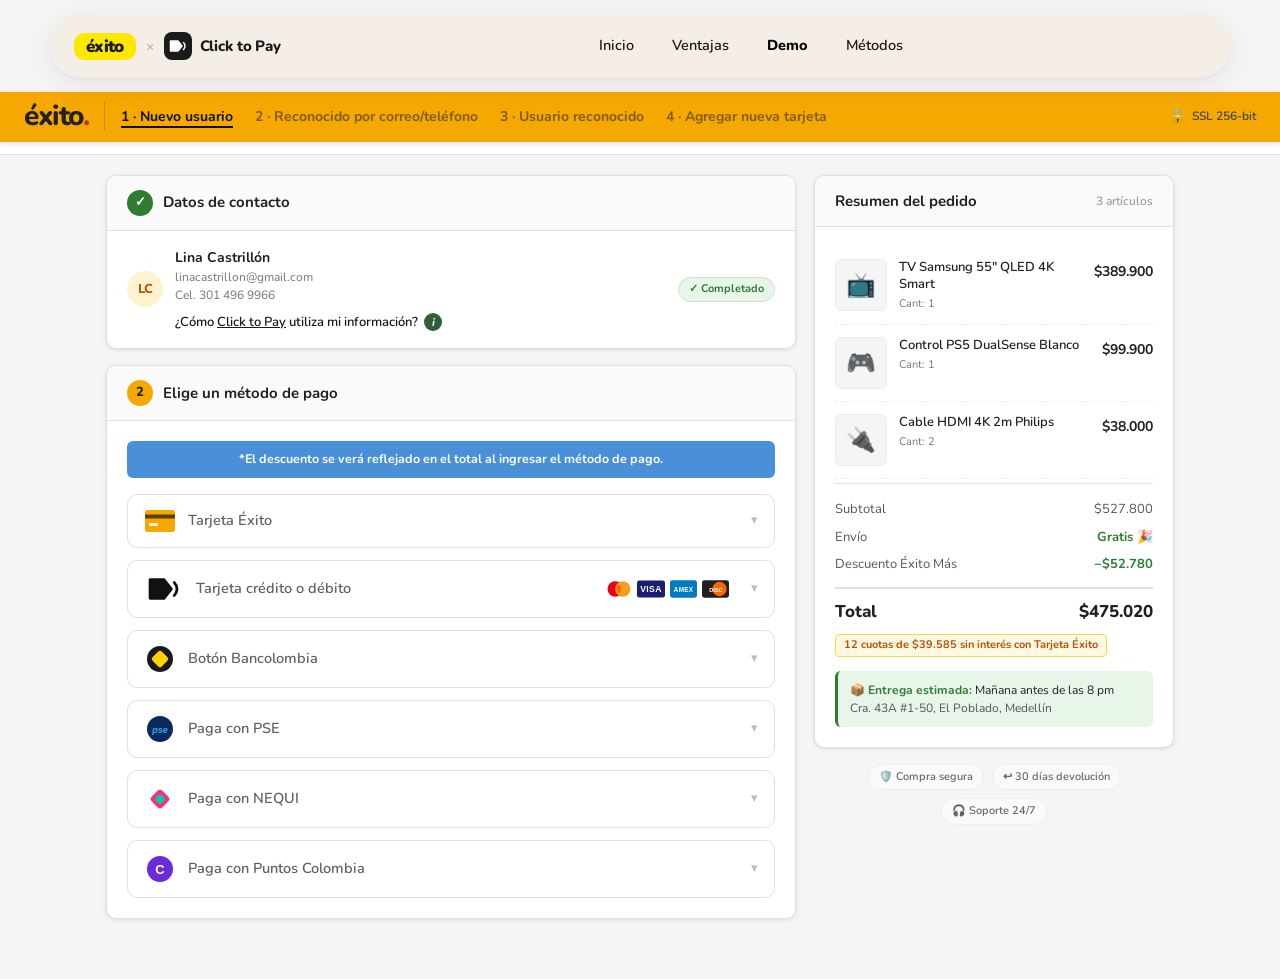
==== demo.html @ 76151df3 "Ventajas: nueva estructura editorial (mockup confirmado · 6 secciones) Reemplaza la página completa " ====
<!DOCTYPE html>
<html lang="es">
<head>
<meta charset="UTF-8">
<meta name="viewport" content="width=device-width, initial-scale=1.0">
<title>Demo · Éxito × Click to Pay</title>
<link href="https://fonts.googleapis.com/css2?family=Nunito:wght@400;500;600;700;800&display=swap" rel="stylesheet">
<link rel="stylesheet" href="styles.css?v=2026053003">
</head>
<body>

<!-- ══ HEADER PRINCIPAL DE LA PRESENTACIÓN (menú general · compartido) ══ -->
<header class="site-nav">
  <div class="site-nav-inner">
    <a class="brand-lockup" href="index.html" aria-label="Inicio">
      <span class="exito-pill">éxito</span>
      <span class="brand-x">×</span>
      <span class="c2p-lockup">
        <span class="c2p-mk">
          <svg width="20" height="14" viewBox="0 0 40 28" fill="none" xmlns="http://www.w3.org/2000/svg" aria-label="Click to Pay">
            <path d="M5 4 H20 L28 14 L20 24 H5 Z" fill="#fff" stroke="#fff" stroke-width="3" stroke-linejoin="round"/>
            <path d="M31 7 C35 11 35 17 31 21" fill="none" stroke="#fff" stroke-width="3" stroke-linecap="round"/>
          </svg>
        </span>
        Click to Pay
      </span>
    </a>
    <nav class="site-links">
      <a href="index.html">Inicio</a>
      <a href="ventajas.html">Ventajas</a>
      <a href="demo.html" class="active">Demo</a>
      <a href="metodos.html">Métodos</a>
    </nav>
  </div>
</header>

<div id="demo">

<!-- ══ HEADER del checkout Éxito · incluye el selector de casos de uso ══ -->
<header class="header">
  <div class="header-row">
    <a class="header-logo" href="#">éxito<em>.</em></a>
    <div class="header-sep"></div>
    <div class="uc-pills" role="tablist">
      <button class="uc-pill active" id="tab-new" role="tab" onclick="setFlow('new')">1 · Nuevo usuario</button>
      <button class="uc-pill" id="tab-unrecog" role="tab" onclick="setFlow('unrecog')">2 · Reconocido por correo/teléfono</button>
      <button class="uc-pill" id="tab-recog" role="tab" onclick="setFlow('recog')">3 · Usuario reconocido</button>
      <button class="uc-pill" id="tab-addcard" role="tab" onclick="setFlow('addcard')">4 · Agregar nueva tarjeta</button>
    </div>
    <div class="header-right">
      <span class="lock-icon">🔒</span>
      SSL 256-bit
    </div>
  </div>
</header>

<!-- ══ BREADCRUMB ══ -->
<div class="breadcrumb-bar">
  <nav class="breadcrumb" aria-label="Pasos de compra">
    <span class="bc-item">Carrito</span>
    <span class="bc-sep">›</span>
    <span class="bc-item">Envío</span>
    <span class="bc-sep">›</span>
    <span class="bc-item active">Pago</span>
    <span class="bc-sep">›</span>
    <span class="bc-item">Confirmación</span>
  </nav>
</div>

<!-- ══ PAGE LAYOUT ══ -->
<main class="page-wrap">

  <!-- ── LEFT COLUMN ── -->
  <div>

    <!-- Paso 1: Contacto (completado) -->
    <div class="card card-contact">
      <div class="card-head">
        <div class="step-num done">✓</div>
        <h2>Datos de contacto</h2>
      </div>
      <div class="card-body" style="padding: 14px 20px;">
        <div class="contact-done">
          <div class="avatar">LC</div>
          <div>
            <div class="contact-name">Lina Castrillón</div>
            <div class="contact-email">linacastrillon@gmail.com</div>
            <div class="contact-email">Cel. 301 496 9966</div>
            <div class="info-pii">
              <a class="info-link" onclick="openWelcome()">¿Cómo <u>Click to Pay</u> utiliza mi información?</a><button class="info-i" type="button" onclick="toggleInfoTip(this)" aria-label="Cómo se usa este dato">i</button>
              <div class="info-tip">Click to Pay usará tu número de celular para verificar si tienes tarjetas vinculadas.<br><br>Puede enviarse un código de un solo uso a este celular para confirmar que eres tú. Pueden aplicar tarifas de mensajes o datos.</div>
            </div>
          </div>
          <span class="badge-done">✓ Completado</span>
        </div>
      </div>
    </div>

    <!-- Paso 2: Pago -->
    <div class="card">
      <div class="card-head">
        <div class="step-num">2</div>
        <h2>Elige un método de pago</h2>
      </div>
      <div class="card-body">

        <!-- Banner de descuento (estilo Éxito) -->
        <div class="pm-banner">*El descuento se verá reflejado en el total al ingresar el método de pago.</div>

        <!-- ══ LISTA DE MÉTODOS DE PAGO ══ -->
        <div class="pm-list">

          <!-- Tarjeta Éxito -->
          <div class="pm-item">
            <div class="pm-header" onclick="togglePM(this)">
              <span class="pm-ico"><svg width="30" height="22" viewBox="0 0 30 22"><rect width="30" height="22" rx="3" fill="#F5A800"/><rect x="0" y="4.5" width="30" height="4" fill="#5a3e00"/><rect x="4" y="13" width="9" height="3" rx="1.5" fill="#fff" opacity=".85"/></svg></span>
              <span class="pm-name">Tarjeta Éxito</span>
              <span class="pm-chevron">▾</span>
            </div>
            <div class="pm-body"><p class="pm-hint">Paga con tu Tarjeta Éxito y aprovecha cuotas sin interés y descuentos exclusivos para clientes Éxito.</p></div>
          </div>

          <!-- Tarjeta crédito o débito · al hacer clic inicia el flujo Click to Pay -->
          <div class="pm-item">
            <div class="pm-header" onclick="openCard(this)">
              <span class="pm-ico c2p-mark">
                <svg width="38" height="26" viewBox="0 0 40 28" fill="none" xmlns="http://www.w3.org/2000/svg" aria-label="Click to Pay">
                  <path d="M5 4 H20 L28 14 L20 24 H5 Z" fill="#111" stroke="#111" stroke-width="3" stroke-linejoin="round"/>
                  <path d="M31 7 C35 11 35 17 31 21" fill="none" stroke="#111" stroke-width="3" stroke-linecap="round"/>
                </svg>
              </span>
              <span class="pm-name">Tarjeta crédito o débito</span>
              <span class="pm-nets" aria-label="Redes aceptadas">
                <svg width="26" height="18" viewBox="0 0 34 22" fill="none" aria-label="Mastercard"><circle cx="12" cy="11" r="10" fill="#EB001B"/><circle cx="22" cy="11" r="10" fill="#F79E1B"/><path d="M17 4.8 A10 10 0 0 1 17 17.2 A10 10 0 0 1 17 4.8Z" fill="#FF5F00"/></svg>
                <svg width="28" height="18" viewBox="0 0 36 22" fill="none" aria-label="Visa"><rect width="36" height="22" rx="3" fill="#1A1F71"/><text x="18" y="15.5" text-anchor="middle" font-family="Arial Black,Arial" font-weight="900" font-size="11" fill="white" letter-spacing="0.5">VISA</text></svg>
                <svg width="27" height="18" viewBox="0 0 34 22" fill="none" aria-label="American Express"><rect width="34" height="22" rx="3" fill="#007BC1"/><text x="17" y="15" text-anchor="middle" font-family="Arial Black,Arial" font-weight="900" font-size="8" fill="white" letter-spacing="0.3">AMEX</text></svg>
                <svg width="27" height="18" viewBox="0 0 34 22" fill="none" aria-label="Discover"><rect width="34" height="22" rx="3" fill="#231F20"/><circle cx="22" cy="11" r="9" fill="#FF6600"/><text x="9" y="15" font-family="Arial Black,Arial" font-weight="900" font-size="7" fill="white">DISC</text></svg>
              </span>
              <span class="pm-chevron" style="margin-left:10px;">▾</span>
            </div>
            <div class="pm-body">
              <!-- Lienzo: cada pestaña (1-4) muestra su panel aquí -->
              <div class="usecase-canvas" id="usecase-canvas">

                <!-- ════ CASO 1 · NUEVO USUARIO · Card Loader (CX Guide) ════ -->
                <div class="uc-panel active" id="uc-new">

                  <!-- 04 · Card loader -->
                  <div class="nu-step active" id="nu-loader">
                    <div class="cardloader">
                      <div class="cl-body">
                        <div class="cl-text">Click to Pay is looking for your linked cards...</div>
                        <div class="cl-spinner">
                          <span class="cl-ring"></span>
                          <svg class="cl-shield" width="34" height="38" viewBox="0 0 42 46" fill="none" xmlns="http://www.w3.org/2000/svg" aria-label="Buscando de forma segura">
                            <path d="M21 3 L37 8.5 V21 C37 32 30 39.5 21 43 C12 39.5 5 32 5 21 V8.5 Z" fill="none" stroke="#9aa0a6" stroke-width="2" stroke-linejoin="round"/>
                            <rect x="14.5" y="21" width="13" height="10.5" rx="2.2" fill="none" stroke="#9aa0a6" stroke-width="2"/>
                            <path d="M17 21 V17.5 a4 4 0 0 1 8 0 V21" fill="none" stroke="#9aa0a6" stroke-width="2"/>
                            <circle cx="21" cy="25.4" r="1.7" fill="#9aa0a6"/>
                          </svg>
                        </div>
                      </div>
                    </div>
                  </div>

                  <!-- 05 · Entrada manual de tarjeta + consentimiento de inscripción -->
                  <div class="nu-step" id="nu-manual">
                    <div class="modal-field">
                      <label>Número de tarjeta</label>
                      <div class="field-relative">
                        <input type="text" id="nu-cardnum" placeholder="0000 0000 0000 0000" maxlength="19" onfocus="nuFill(this,'card')" oninput="nuCardInput(this)">
                        <div class="field-brands">
                          <svg width="28" height="18" viewBox="0 0 34 22" fill="none" aria-label="Mastercard"><circle cx="12" cy="11" r="10" fill="#EB001B"/><circle cx="22" cy="11" r="10" fill="#F79E1B"/><path d="M17 4.8 A10 10 0 0 1 17 17.2 A10 10 0 0 1 17 4.8Z" fill="#FF5F00"/></svg>
                        </div>
                      </div>
                    </div>
                    <div class="modal-field-row">
                      <div class="modal-field"><label>Vencimiento</label><input type="text" placeholder="MM / AA" maxlength="7" onfocus="nuFill(this,'exp')" oninput="fmtExp(this)"></div>
                      <div class="modal-field"><label>CVC</label><input type="text" placeholder="•••" maxlength="4" onfocus="nuFill(this,'cvc')"></div>
                    </div>

                    <!-- Consentimiento de inscripción · aparece tras los primeros 4 dígitos -->
                    <div class="nu-consent" id="nu-consent" style="display:none;">
                      <div class="nu-consent-marks">
                        <svg width="26" height="18" viewBox="0 0 40 28" fill="none" xmlns="http://www.w3.org/2000/svg" aria-label="Click to Pay">
                          <path d="M5 4 H20 L28 14 L20 24 H5 Z" fill="#111" stroke="#111" stroke-width="3" stroke-linejoin="round"/>
                          <path d="M31 7 C35 11 35 17 31 21" fill="none" stroke="#111" stroke-width="3" stroke-linecap="round"/>
                        </svg>
                        <span class="ncm-sep"></span>
                        <svg width="26" height="16" viewBox="0 0 34 22" fill="none" aria-label="Mastercard"><circle cx="12" cy="11" r="10" fill="#EB001B"/><circle cx="22" cy="11" r="10" fill="#F79E1B"/><path d="M17 4.8 A10 10 0 0 1 17 17.2 A10 10 0 0 1 17 4.8Z" fill="#FF5F00"/></svg>
                      </div>
                      <div class="check-row">
                        <input type="checkbox" id="nu-consent-chk">
                        <label for="nu-consent-chk">Guardar mi información con Mastercard <a class="nu-c2p-link" onclick="openNuWelcome()">Click to Pay</a> para un pago rápido y seguro</label>
                      </div>
                      <div class="nu-legal">Tu correo electrónico o número de celular se usará para verificarte. Pueden aplicar tarifas de mensajes/datos.</div>
                      <div class="nu-legal">Al continuar, aceptas los <a onclick="return false;">Términos</a> de Mastercard y entiendes que tus datos se procesarán según el <a onclick="return false;">Aviso de Privacidad</a>.</div>
                    </div>

                    <button class="btn-c2p-primary" type="button" onclick="payNewUser()">🔒 Pagar $475.020</button>
                  </div>
                </div>

                <!-- ════ CASO 2 · RECONOCIDO POR CORREO / TELÉFONO ════ -->
                <div class="uc-panel" id="uc-unrecog">

                  <!-- Card Loader (común a todos los flujos) -->
                  <div class="ru-step active" id="ru-loader">
                    <div class="cardloader">
                      <div class="cl-body">
                        <div class="cl-text">Click to Pay is looking for your linked cards...</div>
                        <div class="cl-spinner">
                          <span class="cl-ring"></span>
                          <svg class="cl-shield" width="34" height="38" viewBox="0 0 42 46" fill="none" xmlns="http://www.w3.org/2000/svg" aria-label="Buscando de forma segura">
                            <path d="M21 3 L37 8.5 V21 C37 32 30 39.5 21 43 C12 39.5 5 32 5 21 V8.5 Z" fill="none" stroke="#9aa0a6" stroke-width="2" stroke-linejoin="round"/>
                            <rect x="14.5" y="21" width="13" height="10.5" rx="2.2" fill="none" stroke="#9aa0a6" stroke-width="2"/>
                            <path d="M17 21 V17.5 a4 4 0 0 1 8 0 V21" fill="none" stroke="#9aa0a6" stroke-width="2"/>
                            <circle cx="21" cy="25.4" r="1.7" fill="#9aa0a6"/>
                          </svg>
                        </div>
                      </div>
                    </div>
                  </div>

                  <!-- OTP · patrón CX Guide (One-time passcode) -->
                  <div class="ru-step" id="ru-otp">
                    <!-- 1. Display ID enmascarado + 2. ¿No eres tú? -->
                    <div class="ru-id-row">
                      <span class="ru-id-masked">li••••••on@gmail.com</span>
                      <a class="ru-not-you" href="#" onclick="ruNotYou(); return false;">¿No eres tú?</a>
                    </div>
                    <!-- 3. H1 -->
                    <div class="c2p-step-title">Click to Pay encontró tus tarjetas vinculadas</div>
                    <!-- 4. H2 -->
                    <div class="c2p-step-desc">Ingresa el código que Mastercard envió a <strong id="ru-otp-channel">+57&nbsp;•••&nbsp;•••&nbsp;9966</strong> para confirmar que eres tú.</div>
                    <!-- 5. Passcode input -->
                    <div class="otp-boxes">
                      <input class="otp-box" type="text" inputmode="numeric" maxlength="1" onfocus="ruFillOTP()" oninput="ruOtpNext(this)">
                      <input class="otp-box" type="text" inputmode="numeric" maxlength="1" onfocus="ruFillOTP()" oninput="ruOtpNext(this)">
                      <input class="otp-box" type="text" inputmode="numeric" maxlength="1" onfocus="ruFillOTP()" oninput="ruOtpNext(this)">
                      <input class="otp-box" type="text" inputmode="numeric" maxlength="1" onfocus="ruFillOTP()" oninput="ruOtpNext(this)">
                      <input class="otp-box" type="text" inputmode="numeric" maxlength="1" onfocus="ruFillOTP()" oninput="ruOtpNext(this)">
                      <input class="otp-box" type="text" inputmode="numeric" maxlength="1" onfocus="ruFillOTP()" oninput="ruOtpNext(this)">
                    </div>
                    <!-- 6. Reenviar código -->
                    <div class="ru-resend">Reenviar código: <a onclick="ruResend('mobile')">Móvil</a> <span class="ru-resend-sep">|</span> <a onclick="ruResend('email')">Email</a> <span class="ru-resend-timer">· <span id="ru-otp-timer">0:59</span></span></div>
                    <!-- 7. Recordarme en este navegador -->
                    <div class="ru-remember">
                      <input type="checkbox" id="ru-remember-chk" checked>
                      <label for="ru-remember-chk">Recordarme en este navegador</label>
                      <button class="info-i" type="button" onclick="ruToggleTip()" aria-label="¿Por qué?">i</button>
                    </div>
                    <div class="ru-tip" id="ru-tip">Usaremos una cookie para recordarte y que puedas acceder a tus tarjetas sin volver a ingresar el código.<br><br>No se recomienda en dispositivos públicos o compartidos. Consulta el aviso de privacidad de Éxito y de tu red de pago.</div>
                    <!-- 8. CTA -->
                    <button class="btn-c2p-primary" type="button" onclick="ruVerifyOTP()">Continuar</button>
                    <!-- OR / entrada manual -->
                    <div class="ru-or"><span>O bien</span></div>
                    <div class="ru-manual"><a href="#" onclick="return false;">Ingresar tarjeta manualmente</a></div>
                  </div>

                  <!-- Selección de tarjeta (post-OTP) · integrado en el panel · estilo Imagen #41 -->
                  <div class="ru-step" id="ru-cards">
                    <a class="ru-not-cards-link" href="#" onclick="ruNotYou(); return false;">¿No son tus tarjetas?</a>

                    <div class="ru-card-row sel" onclick="ruPickCard(this)">
                      <div class="ru-card-radio"><div class="ru-card-dot"></div></div>
                      <div class="ru-card-art-mini">
                        <svg width="50" height="32" viewBox="0 0 50 32" xmlns="http://www.w3.org/2000/svg" aria-label="Tarjeta">
                          <rect width="50" height="32" rx="4" fill="#1a3026"/>
                          <text x="4" y="11" font-family="Arial" font-size="5" fill="#F5A800" font-weight="800">éxito</text>
                          <circle cx="36" cy="22" r="5" fill="#EB001B"/>
                          <circle cx="41" cy="22" r="5" fill="#F79E1B"/>
                        </svg>
                      </div>
                      <div class="ru-card-meta">
                        <div class="ru-card-meta-name">Mastercard Platinum</div>
                        <div class="ru-card-meta-num">•••• 4892</div>
                      </div>
                    </div>

                    <a class="ru-more-cards" href="#" onclick="return false;">Más tarjetas (+2)</a>

                    <div class="ru-cards-divider"></div>

                    <div class="ru-card-row" onclick="ruPickCard(this)">
                      <div class="ru-card-radio"><div class="ru-card-dot"></div></div>
                      <div class="ru-card-manual-label">Ingresar tarjeta manualmente</div>
                    </div>

                    <button class="btn-c2p-primary ru-pay" type="button" onclick="payClickToPay('existing')">🔒 Pagar $475.020</button>
                  </div>

                </div>

                <!-- ════ CASO 3 · USUARIO RECONOCIDO ════ -->
                <div class="uc-panel" id="uc-recog">

                  <!-- Card Loader (común a todos los flujos) -->
                  <div class="rg-step active" id="rg-loader">
                    <div class="cardloader">
                      <div class="cl-body">
                        <div class="cl-text">Click to Pay is looking for your linked cards...</div>
                        <div class="cl-spinner">
                          <span class="cl-ring"></span>
                          <svg class="cl-shield" width="34" height="38" viewBox="0 0 42 46" fill="none" xmlns="http://www.w3.org/2000/svg" aria-label="Buscando de forma segura">
                            <path d="M21 3 L37 8.5 V21 C37 32 30 39.5 21 43 C12 39.5 5 32 5 21 V8.5 Z" fill="none" stroke="#9aa0a6" stroke-width="2" stroke-linejoin="round"/>
                            <rect x="14.5" y="21" width="13" height="10.5" rx="2.2" fill="none" stroke="#9aa0a6" stroke-width="2"/>
                            <path d="M17 21 V17.5 a4 4 0 0 1 8 0 V21" fill="none" stroke="#9aa0a6" stroke-width="2"/>
                            <circle cx="21" cy="25.4" r="1.7" fill="#9aa0a6"/>
                          </svg>
                        </div>
                      </div>
                    </div>
                  </div>

                  <!-- Tarjetas (usuario reconocido · directo, sin OTP) -->
                  <div class="rg-step" id="rg-cards">
                    <a class="ru-not-cards-link" href="#" onclick="return false;">¿No son tus tarjetas?</a>

                    <div class="ru-card-row sel" onclick="rgPickCard(this)">
                      <div class="ru-card-radio"><div class="ru-card-dot"></div></div>
                      <div class="ru-card-art-mini">
                        <svg width="50" height="32" viewBox="0 0 50 32" xmlns="http://www.w3.org/2000/svg" aria-label="Tarjeta">
                          <rect width="50" height="32" rx="4" fill="#1a3026"/>
                          <text x="4" y="11" font-family="Arial" font-size="5" fill="#F5A800" font-weight="800">éxito</text>
                          <circle cx="36" cy="22" r="5" fill="#EB001B"/>
                          <circle cx="41" cy="22" r="5" fill="#F79E1B"/>
                        </svg>
                      </div>
                      <div class="ru-card-meta">
                        <div class="ru-card-meta-name">Mastercard Platinum</div>
                        <div class="ru-card-meta-num">•••• 4892</div>
                      </div>
                    </div>

                    <a class="ru-more-cards" href="#" onclick="return false;">Más tarjetas (+2)</a>

                    <div class="ru-cards-divider"></div>

                    <div class="ru-card-row" onclick="rgPickCard(this)">
                      <div class="ru-card-radio"><div class="ru-card-dot"></div></div>
                      <div class="ru-card-manual-label">Ingresar tarjeta manualmente</div>
                    </div>

                    <button class="btn-c2p-primary ru-pay" type="button" onclick="payClickToPay('existing')">🔒 Pagar $475.020</button>
                    <div class="not-you">¿No eres Lina? <a href="#" onclick="return false;">Cerrar sesión</a></div>
                  </div>

                </div>

                <!-- ════ CASO 4 · AGREGAR NUEVA TARJETA ════ -->
                <div class="uc-panel" id="uc-addcard">

                  <!-- Card Loader (común a todos los flujos) -->
                  <div class="ac-step active" id="ac-loader">
                    <div class="cardloader">
                      <div class="cl-body">
                        <div class="cl-text">Click to Pay is looking for your linked cards...</div>
                        <div class="cl-spinner">
                          <span class="cl-ring"></span>
                          <svg class="cl-shield" width="34" height="38" viewBox="0 0 42 46" fill="none" xmlns="http://www.w3.org/2000/svg" aria-label="Buscando de forma segura">
                            <path d="M21 3 L37 8.5 V21 C37 32 30 39.5 21 43 C12 39.5 5 32 5 21 V8.5 Z" fill="none" stroke="#9aa0a6" stroke-width="2" stroke-linejoin="round"/>
                            <rect x="14.5" y="21" width="13" height="10.5" rx="2.2" fill="none" stroke="#9aa0a6" stroke-width="2"/>
                            <path d="M17 21 V17.5 a4 4 0 0 1 8 0 V21" fill="none" stroke="#9aa0a6" stroke-width="2"/>
                            <circle cx="21" cy="25.4" r="1.7" fill="#9aa0a6"/>
                          </svg>
                        </div>
                      </div>
                    </div>
                  </div>

                  <!-- Panel integrado: tarjeta guardada + 'Ingresar tarjeta manualmente' que expande el formulario -->
                  <div class="ac-step" id="ac-cards">
                    <a class="ru-not-cards-link" href="#" onclick="return false;">¿No son tus tarjetas?</a>

                    <div class="ru-card-row" id="ac-row-saved" onclick="acPickCard('saved')">
                      <div class="ru-card-radio"><div class="ru-card-dot"></div></div>
                      <div class="ru-card-art-mini">
                        <svg width="50" height="32" viewBox="0 0 50 32" xmlns="http://www.w3.org/2000/svg" aria-label="Tarjeta">
                          <rect width="50" height="32" rx="4" fill="#1a3026"/>
                          <text x="4" y="11" font-family="Arial" font-size="5" fill="#F5A800" font-weight="800">éxito</text>
                          <circle cx="36" cy="22" r="5" fill="#EB001B"/>
                          <circle cx="41" cy="22" r="5" fill="#F79E1B"/>
                        </svg>
                      </div>
                      <div class="ru-card-meta">
                        <div class="ru-card-meta-name">Mastercard Platinum</div>
                        <div class="ru-card-meta-num">•••• 4892</div>
                      </div>
                    </div>

                    <a class="ru-more-cards" href="#" onclick="return false;">Más tarjetas (+2)</a>

                    <div class="ru-cards-divider"></div>

                    <div class="ru-card-row" id="ac-row-manual" onclick="acPickCard('manual')">
                      <div class="ru-card-radio"><div class="ru-card-dot"></div></div>
                      <div class="ru-card-manual-label">Ingresar tarjeta manualmente</div>
                    </div>

                    <!-- Formulario inline · aparece al seleccionar 'Ingresar tarjeta manualmente' (datos simulados) -->
                    <div class="ac-manual-form" id="ac-manual-form">
                      <div class="modal-field">
                        <label>Número de tarjeta</label>
                        <div class="field-relative">
                          <input type="text" id="ac-num" placeholder="0000 0000 0000 0000" onfocus="acManualFill(this,'card')">
                          <div class="field-brands">
                            <svg width="28" height="18" viewBox="0 0 34 22" fill="none" aria-label="Mastercard"><circle cx="12" cy="11" r="10" fill="#EB001B"/><circle cx="22" cy="11" r="10" fill="#F79E1B"/><path d="M17 4.8 A10 10 0 0 1 17 17.2 A10 10 0 0 1 17 4.8Z" fill="#FF5F00"/></svg>
                          </div>
                        </div>
                      </div>
                      <div class="modal-field-row">
                        <div class="modal-field"><label>Vencimiento</label><input type="text" id="ac-exp" placeholder="MM / AA" onfocus="acManualFill(this,'exp')"></div>
                        <div class="modal-field"><label>CVC</label><input type="text" id="ac-cvc" placeholder="•••" onfocus="acManualFill(this,'cvc')"></div>
                      </div>
                      <div class="ac-marks">
                        <svg width="26" height="18" viewBox="0 0 40 28" fill="none" xmlns="http://www.w3.org/2000/svg" aria-label="Click to Pay">
                          <path d="M5 4 H20 L28 14 L20 24 H5 Z" fill="#111" stroke="#111" stroke-width="3" stroke-linejoin="round"/>
                          <path d="M31 7 C35 11 35 17 31 21" fill="none" stroke="#111" stroke-width="3" stroke-linecap="round"/>
                        </svg>
                        <span class="ncm-sep"></span>
                        <svg width="26" height="16" viewBox="0 0 34 22" fill="none" aria-label="Mastercard"><circle cx="12" cy="11" r="10" fill="#EB001B"/><circle cx="22" cy="11" r="10" fill="#F79E1B"/><path d="M17 4.8 A10 10 0 0 1 17 17.2 A10 10 0 0 1 17 4.8Z" fill="#FF5F00"/></svg>
                      </div>
                      <div class="check-row ac-consent">
                        <input type="checkbox" id="ac-consent-chk">
                        <label for="ac-consent-chk">Sí, quiero agregar esta tarjeta a <strong>Click to Pay</strong>. Éxito compartirá los datos de mi tarjeta y la dirección de facturación con Mastercard.</label>
                      </div>
                    </div>

                    <button class="btn-c2p-primary ac-pay" type="button" onclick="openAuthPopup('existing')">🔒 Pagar $475.020</button>
                  </div>

                </div>

              </div><!-- /usecase-canvas -->
            </div><!-- /pm-body Tarjeta crédito o débito -->
          </div><!-- /pm-item Tarjeta crédito o débito -->

          <!-- Botón Bancolombia -->
          <div class="pm-item">
            <div class="pm-header" onclick="togglePM(this)">
              <span class="pm-ico"><svg width="26" height="26" viewBox="0 0 26 26"><circle cx="13" cy="13" r="13" fill="#1a1a1a"/><rect x="6.5" y="6.5" width="13" height="13" rx="2.5" transform="rotate(45 13 13)" fill="#FFD200"/></svg></span>
              <span class="pm-name">Botón Bancolombia</span>
              <span class="pm-chevron">▾</span>
            </div>
            <div class="pm-body"><p class="pm-hint">Serás redirigido a la app o al portal de Bancolombia para autorizar tu pago de forma segura.</p></div>
          </div>

          <!-- PSE -->
          <div class="pm-item">
            <div class="pm-header" onclick="togglePM(this)">
              <span class="pm-ico"><svg width="26" height="26" viewBox="0 0 26 26"><circle cx="13" cy="13" r="13" fill="#0A2A5E"/><text x="13" y="16.5" text-anchor="middle" font-family="Arial" font-style="italic" font-weight="900" font-size="9" fill="#33B1E1">pse</text></svg></span>
              <span class="pm-name">Paga con PSE</span>
              <span class="pm-chevron">▾</span>
            </div>
            <div class="pm-body"><p class="pm-hint">Paga directamente desde tu cuenta bancaria a través de PSE.</p></div>
          </div>

          <!-- NEQUI -->
          <div class="pm-item">
            <div class="pm-header" onclick="togglePM(this)">
              <span class="pm-ico"><svg width="26" height="26" viewBox="0 0 26 26"><rect x="5.5" y="5.5" width="15" height="15" rx="3.5" transform="rotate(45 13 13)" fill="#FF2D6F"/><rect x="9" y="9" width="8" height="8" rx="2" transform="rotate(45 13 13)" fill="#00C9B7"/></svg></span>
              <span class="pm-name">Paga con NEQUI</span>
              <span class="pm-chevron">▾</span>
            </div>
            <div class="pm-body"><p class="pm-hint">Aprueba el pago desde tu app Nequi con una notificación push o ingresando tu número.</p></div>
          </div>

          <!-- Puntos Colombia -->
          <div class="pm-item">
            <div class="pm-header" onclick="togglePM(this)">
              <span class="pm-ico"><svg width="26" height="26" viewBox="0 0 26 26"><circle cx="13" cy="13" r="13" fill="#6C2BD9"/><text x="13" y="17.5" text-anchor="middle" font-family="Arial" font-weight="900" font-size="13" fill="#fff">C</text></svg></span>
              <span class="pm-name">Paga con Puntos Colombia</span>
              <span class="pm-chevron">▾</span>
            </div>
            <div class="pm-body"><p class="pm-hint">Redime tus Puntos Colombia para cubrir total o parcialmente el valor de tu compra.</p></div>
          </div>

        </div><!-- /pm-list -->
      </div>
    </div>
  </div>

  <!-- ── RIGHT COLUMN: ORDER SUMMARY ── -->
  <div>
    <div class="card">
      <div class="card-head">
        <h2>Resumen del pedido</h2>
        <span style="margin-left:auto;font-size:12px;color:#9E9E9E;font-weight:600;">3 artículos</span>
      </div>
      <div class="card-body">
        <div class="order-item">
          <div class="item-img">📺</div>
          <div style="flex:1;">
            <div class="item-name">TV Samsung 55" QLED 4K Smart</div>
            <div class="item-qty">Cant: 1</div>
          </div>
          <div class="item-price">$389.900</div>
        </div>
        <div class="order-item">
          <div class="item-img">🎮</div>
          <div style="flex:1;">
            <div class="item-name">Control PS5 DualSense Blanco</div>
            <div class="item-qty">Cant: 1</div>
          </div>
          <div class="item-price">$99.900</div>
        </div>
        <div class="order-item">
          <div class="item-img">🔌</div>
          <div style="flex:1;">
            <div class="item-name">Cable HDMI 4K 2m Philips</div>
            <div class="item-qty">Cant: 2</div>
          </div>
          <div class="item-price">$38.000</div>
        </div>

        <div class="totals">
          <div class="total-row"><span>Subtotal</span><span>$527.800</span></div>
          <div class="total-row"><span>Envío</span><span class="green">Gratis 🎉</span></div>
          <div class="total-row"><span>Descuento Éxito Más</span><span class="green">−$52.780</span></div>
          <div class="total-row big"><span>Total</span><span>$475.020</span></div>
          <div class="cuotas-badge">12 cuotas de $39.585 sin interés con Tarjeta Éxito</div>
        </div>

        <div class="delivery-block">
          <strong>📦 Entrega estimada:</strong> Mañana antes de las 8 pm<br>
          <span style="color:#555;">Cra. 43A #1-50, El Poblado, Medellín</span>
        </div>
      </div>
    </div>

    <div class="security-row">
      <div class="sec-badge">🛡️ Compra segura</div>
      <div class="sec-badge">↩ 30 días devolución</div>
      <div class="sec-badge">🎧 Soporte 24/7</div>
    </div>
  </div>
</main>

</div><!-- /#demo -->

<!-- Popup "Bienvenido a Click to Pay" · se abre desde el enlace del consentimiento (caso 1) -->
<div class="welcome-overlay" id="nu-welcome" role="dialog" aria-modal="true" aria-label="Bienvenido a Click to Pay" onclick="if(event.target===this) closeNuWelcome()">
  <div class="welcome-modal">
    <h2 class="welcome-title">Bienvenido a<br><span>Click to Pay</span></h2>
    <p class="welcome-sub">Un método de pago rápido y seguro, compatible con Mastercard, Visa, American Express y Discover.</p>
    <div class="welcome-nets">
      <svg width="30" height="21" viewBox="0 0 40 28" fill="none" xmlns="http://www.w3.org/2000/svg" aria-label="Click to Pay">
        <path d="M5 4 H20 L28 14 L20 24 H5 Z" fill="#111" stroke="#111" stroke-width="3" stroke-linejoin="round"/>
        <path d="M31 7 C35 11 35 17 31 21" fill="none" stroke="#111" stroke-width="3" stroke-linecap="round"/>
      </svg>
      <span class="wn-sep"></span>
      <svg width="30" height="21" viewBox="0 0 34 22" fill="none" aria-label="Mastercard"><circle cx="12" cy="11" r="10" fill="#EB001B"/><circle cx="22" cy="11" r="10" fill="#F79E1B"/><path d="M17 4.8 A10 10 0 0 1 17 17.2 A10 10 0 0 1 17 4.8Z" fill="#FF5F00"/></svg>
      <span class="wn-ph"></span><span class="wn-ph"></span><span class="wn-ph"></span>
    </div>
    <ul class="welcome-list">
      <li>Mantén tu información protegida y segura</li>
      <li>Úsalo en comercios de todo el mundo</li>
      <li>Configúralo una vez para pagar sin complicaciones en el futuro</li>
    </ul>
    <button class="welcome-ok" onclick="closeNuWelcome()">OK</button>
  </div>
</div>

<!-- Popup "Bienvenido a Click to Pay" · CX Guide · data disclosure (PII) -->
<div class="welcome-overlay" id="welcome-overlay" role="dialog" aria-modal="true" aria-label="Bienvenido a Click to Pay" onclick="if(event.target===this) closeWelcome()">
  <div class="welcome-modal">
    <h2 class="welcome-title">Bienvenido a<br><span>Click to Pay</span></h2>
    <p class="welcome-sub">Un método de pago rápido y seguro, compatible con Mastercard, Visa, American Express y Discover.</p>
    <div class="welcome-nets">
      <svg width="30" height="21" viewBox="0 0 40 28" fill="none" xmlns="http://www.w3.org/2000/svg" aria-label="Click to Pay">
        <path d="M5 4 H20 L28 14 L20 24 H5 Z" fill="#111" stroke="#111" stroke-width="3" stroke-linejoin="round"/>
        <path d="M31 7 C35 11 35 17 31 21" fill="none" stroke="#111" stroke-width="3" stroke-linecap="round"/>
      </svg>
      <span class="wn-sep"></span>
      <svg width="30" height="21" viewBox="0 0 34 22" fill="none" aria-label="Mastercard"><circle cx="12" cy="11" r="10" fill="#EB001B"/><circle cx="22" cy="11" r="10" fill="#F79E1B"/><path d="M17 4.8 A10 10 0 0 1 17 17.2 A10 10 0 0 1 17 4.8Z" fill="#FF5F00"/></svg>
      <span class="wn-ph"></span><span class="wn-ph"></span><span class="wn-ph"></span>
    </div>
    <ul class="welcome-list">
      <li>Mantén tu información protegida y segura</li>
      <li>Úsalo en comercios de todo el mundo</li>
      <li>Configúralo una vez para pagar sin complicaciones en el futuro</li>
    </ul>
    <button class="welcome-ok" onclick="closeWelcome()">OK</button>
  </div>
</div>

<!-- Verificación adicional (3DS · placeholder controlado por el emisor) -->
<div class="tds-overlay" id="tds-overlay">
  <div class="tds-box">
    <div class="tds-text">Puede requerirse verificación adicional</div>
  </div>
</div>

<!-- Popup informativo: posible autenticación adicional del banco (CX Guide) -->
<div class="auth-popup-overlay" id="auth-popup" role="dialog" aria-modal="true" aria-label="Posible autenticación adicional" onclick="if(event.target===this) closeAuthPopup()">
  <div class="auth-popup-modal">
    <div class="auth-popup-icon">🔒</div>
    <h3>Posible autenticación adicional</h3>
    <p>Tu banco puede solicitarte una verificación adicional (por ejemplo, un código de un solo uso) para confirmar este pago.</p>
    <button class="auth-popup-ok" type="button" onclick="closeAuthPopup()">Continuar</button>
  </div>
</div>

<!-- Procesamiento Click to Pay (DCF) · al pagar en el caso 1 -->
<div class="dcf-overlay" id="dcf-overlay">
  <div class="dcf-panel">
    <div class="dcf-mark">
      <svg width="24" height="17" viewBox="0 0 40 28" fill="none" xmlns="http://www.w3.org/2000/svg" aria-label="Click to Pay">
        <path d="M5 4 H20 L28 14 L20 24 H5 Z" fill="#111" stroke="#111" stroke-width="3" stroke-linejoin="round"/>
        <path d="M31 7 C35 11 35 17 31 21" fill="none" stroke="#111" stroke-width="3" stroke-linecap="round"/>
      </svg>
      <span class="dcf-sep"></span>
      <svg width="26" height="16" viewBox="0 0 34 22" fill="none" aria-label="Mastercard"><circle cx="12" cy="11" r="10" fill="#EB001B"/><circle cx="22" cy="11" r="10" fill="#F79E1B"/><path d="M17 4.8 A10 10 0 0 1 17 17.2 A10 10 0 0 1 17 4.8Z" fill="#FF5F00"/></svg>
    </div>
    <div class="dcf-body">
      <!-- 1 · Asegurando el pago -->
      <div class="dcf-state active" id="dcf-1">
        <div class="dcf-mc"><svg width="64" height="40" viewBox="0 0 64 40" fill="none" aria-label="Mastercard"><circle cx="24" cy="20" r="18" fill="#EB001B"/><circle cx="40" cy="20" r="18" fill="#F79E1B"/><path d="M32 6.5 A18 18 0 0 1 32 33.5 A18 18 0 0 1 32 6.5Z" fill="#FF5F00"/></svg></div>
        <div class="dcf-text"><strong>Asegurando la información de tu pago</strong><br><br>Continuarás con <strong>Éxito</strong> en un momento…</div>
      </div>
      <!-- 2 · Creando el perfil -->
      <div class="dcf-state" id="dcf-2">
        <div class="dcf-mc"><svg width="64" height="40" viewBox="0 0 64 40" fill="none" aria-label="Mastercard"><circle cx="24" cy="20" r="18" fill="#EB001B"/><circle cx="40" cy="20" r="18" fill="#F79E1B"/><path d="M32 6.5 A18 18 0 0 1 32 33.5 A18 18 0 0 1 32 6.5Z" fill="#FF5F00"/></svg></div>
        <div class="dcf-text">Creando tu perfil Click to Pay…</div>
      </div>
      <!-- 3 · Perfil creado -->
      <div class="dcf-state" id="dcf-3">
        <div class="dcf-check"><svg width="28" height="28" viewBox="0 0 24 24" fill="none" aria-label="Listo"><path d="M5 12.5 L10 17.5 L19 7" stroke="#fff" stroke-width="2.6" stroke-linecap="round" stroke-linejoin="round"/></svg></div>
        <div class="dcf-text"><strong>Creaste un perfil Click to Pay</strong><br><br>Volviendo a Éxito…</div>
      </div>
    </div>
    <div class="dcf-foot">TÉRMINOS · PRIVACIDAD</div>
  </div>
</div>

<!-- Pedido confirmado · página completa (estilo Éxito) · tras Click to Pay (caso 1) -->
<div class="ex-confirm-overlay" id="ex-confirm">
  <div class="exc-header">
    <span class="exc-menu">☰</span>
    <a class="header-logo exc-logo" href="#" onclick="return false;">éxito<em>.</em></a>
    <span class="exc-cart">🛒<span class="exc-badge">3</span></span>
    <button class="exc-close" type="button" onclick="closeExConfirm()">✕ Cerrar</button>
  </div>

  <div class="exc-wrap">
    <!-- Detalle del pedido -->
    <div class="exc-main">
      <div class="exc-title">¡Tu pedido está confirmado!</div>
      <div class="exc-order-no">Pedido #: EX-2026-847291</div>
      <div class="exc-note">Te enviaremos una notificación por correo en breve.</div>

      <div class="exc-sec">
        <h3>Información de contacto</h3>
        <p>linacastrillon@gmail.com<br>+57 301 496 9966</p>
      </div>
      <div class="exc-sec">
        <h3>Dirección de envío</h3>
        <p>Lina Castrillón<br>Cra. 43A #1-50, El Poblado, Medellín</p>
      </div>
      <div class="exc-sec">
        <h3>Pago</h3>
        <div class="exc-pay">
          <span class="exc-card-ico">
            <svg width="22" height="15" viewBox="0 0 40 28" fill="none" xmlns="http://www.w3.org/2000/svg" aria-label="Click to Pay">
              <path d="M5 4 H20 L28 14 L20 24 H5 Z" fill="#fff" stroke="#fff" stroke-width="3" stroke-linejoin="round"/>
              <path d="M31 7 C35 11 35 17 31 21" fill="none" stroke="#fff" stroke-width="3" stroke-linecap="round"/>
            </svg>
          </span>
          Click to Pay · Mastercard •••• 8785
        </div>
      </div>
    </div>

    <!-- Resumen del pedido -->
    <aside class="exc-aside">
      <h3>Resumen del pedido</h3>
      <div class="exc-item">
        <div class="exc-thumb">📺</div>
        <div style="flex:1;">
          <div class="exc-item-name">TV Samsung 55" QLED 4K Smart</div>
          <div class="exc-item-qty">Cantidad: 1</div>
        </div>
        <div class="exc-item-price">$389.900</div>
      </div>
      <div class="exc-item">
        <div class="exc-thumb">🎮</div>
        <div style="flex:1;">
          <div class="exc-item-name">Control PS5 DualSense Blanco</div>
          <div class="exc-item-qty">Cantidad: 1</div>
        </div>
        <div class="exc-item-price">$99.900</div>
      </div>
      <div class="exc-item">
        <div class="exc-thumb">🔌</div>
        <div style="flex:1;">
          <div class="exc-item-name">Cable HDMI 4K 2m Philips</div>
          <div class="exc-item-qty">Cantidad: 2</div>
        </div>
        <div class="exc-item-price">$38.000</div>
      </div>
      <div class="exc-totals">
        <div class="exc-total-row"><span>Subtotal</span><span>$527.800</span></div>
        <div class="exc-total-row"><span>Envío</span><span class="green">Gratis</span></div>
        <div class="exc-total-row"><span>Descuento Éxito Más</span><span class="green">−$52.780</span></div>
        <div class="exc-total-row big"><span>Total</span><span>$475.020</span></div>
      </div>
    </aside>
  </div>
</div>

<script>
  var currentFlow = 'new';
  var nuTimer = null;
  var ruTimer = null;
  var ruOtpInterval = null;
  var rgTimer = null;
  var acTimer = null;

  /* Selector de casos de uso: resalta la pestaña, muestra su panel y arranca el flujo */
  function setFlow(f) {
    currentFlow = f;
    ['new', 'unrecog', 'recog', 'addcard'].forEach(function (t) {
      var tab = document.getElementById('tab-' + t);
      if (tab) tab.classList.toggle('active', t === f);
      var panel = document.getElementById('uc-' + t);
      if (panel) panel.classList.toggle('active', t === f);
    });
    if (f !== 'new')     { clearTimeout(nuTimer); closeNuWelcome(); }
    if (f !== 'unrecog') { clearTimeout(ruTimer); clearInterval(ruOtpInterval); }
    if (f !== 'recog')   { clearTimeout(rgTimer); }
    if (f !== 'addcard') { clearTimeout(acTimer); }
    if (isCardOpen()) {
      if (f === 'new')          startNewUserFlow();
      else if (f === 'unrecog') startUnrecogFlow();
      else if (f === 'recog')   startRecogFlow();
      else if (f === 'addcard') startAddCardFlow();
    }
  }

  /* Popup "Bienvenido a Click to Pay" + tooltip "i" (CX Guide · data disclosure PII) */
  function openWelcome() { var w=document.getElementById('welcome-overlay'); if(w) w.classList.add('open'); }
  function closeWelcome() { var w=document.getElementById('welcome-overlay'); if(w) w.classList.remove('open'); }
  function toggleInfoTip(btn) {
    var tip = btn.parentElement.querySelector('.info-tip');
    if (!tip) return;
    if (tip.classList.contains('show')) { tip.classList.remove('show'); return; }
    var r = btn.getBoundingClientRect();
    var w = 380;
    var left = r.left + r.width / 2 - 40;
    if (left + w > window.innerWidth - 12) left = window.innerWidth - 12 - w;
    if (left < 12) left = 12;
    var arrow = (r.left + r.width / 2) - left - 8;
    tip.style.left = left + 'px';
    tip.style.top = (r.bottom + 10) + 'px';
    tip.style.setProperty('--tip-arrow', arrow + 'px');
    tip.classList.add('show');
  }
  /* Cerrar el tooltip al hacer clic fuera */
  document.addEventListener('click', function (e) {
    if (e.target.closest && (e.target.closest('.info-i') || e.target.closest('.info-tip'))) return;
    var open = document.querySelector('.info-tip.show');
    if (open) open.classList.remove('show');
  });

  /* Acordeón de métodos de pago (estilo Éxito) */
  function togglePM(header) {
    var item = header.closest('.pm-item');
    var isOpen = item.classList.contains('open');
    document.querySelectorAll('.pm-item').forEach(function (i) { i.classList.remove('open'); });
    if (!isOpen) item.classList.add('open');
  }

  /* ── Caso "Nuevo usuario": loader → entrada manual + consentimiento ── */
  function isCardOpen() {
    var p = document.getElementById('uc-new');
    var item = p ? p.closest('.pm-item') : null;
    return !!(item && item.classList.contains('open'));
  }
  function showNu(id) {
    ['nu-loader', 'nu-manual'].forEach(function (s) {
      var e = document.getElementById(s);
      if (e) e.classList.toggle('active', s === id);
    });
  }
  function startNewUserFlow() {
    clearTimeout(nuTimer);
    closeNuWelcome();
    var m = document.getElementById('nu-manual');         // limpia número, vencimiento y CVC
    if (m) m.querySelectorAll('input[type="text"]').forEach(function (i) { i.value = ''; });
    nuConsent(false);
    showNu('nu-loader');                                  // 04 · card loader
    nuTimer = setTimeout(function () { showNu('nu-manual'); }, 1800);  // → entrada manual
  }
  /* El consentimiento aparece solo tras los primeros 4 dígitos */
  function nuConsent(show) {
    var c = document.getElementById('nu-consent');
    if (c) c.style.display = show ? 'block' : 'none';
  }
  function nuCardInput(inp) {
    fmtCard(inp);
    nuConsent(inp.value.replace(/\D/g, '').length >= 4);
  }
  /* Simulación: al hacer clic en un campo se diligencia con números aleatorios */
  function nuRand(n) { var s = ''; for (var i = 0; i < n; i++) s += Math.floor(Math.random() * 10); return s; }
  function nuFill(inp, type) {
    if (inp.value.replace(/\D/g, '').length) return;      // no sobreescribir si ya tiene datos
    if (type === 'card') {
      inp.value = nuRand(16).replace(/(.{4})/g, '$1 ').trim();
      nuConsent(true);                                    // 4+ dígitos → muestra el consentimiento
    } else if (type === 'exp') {
      var mm = ('0' + (Math.floor(Math.random() * 12) + 1)).slice(-2);
      inp.value = mm + ' / ' + (26 + Math.floor(Math.random() * 6));
    } else if (type === 'cvc') {
      inp.value = nuRand(3);
    }
  }
  function openNuWelcome() {
    var w = document.getElementById('nu-welcome'); if (w) w.classList.add('open');
  }
  function closeNuWelcome() {
    var w = document.getElementById('nu-welcome'); if (w) w.classList.remove('open');
  }

  /* ── Procesamiento Click to Pay (DCF) al pagar (caso 1) ── */
  var dcfTimers = [];
  function dcfState(id) {
    ['dcf-1', 'dcf-2', 'dcf-3'].forEach(function (s) {
      var e = document.getElementById(s); if (e) e.classList.toggle('active', s === id);
    });
  }
  function payClickToPay(kind) {
    dcfTimers.forEach(clearTimeout); dcfTimers = [];
    var o = document.getElementById('dcf-overlay'); if (!o) return;
    // Textos según el flujo: nuevo perfil (caso 1) vs perfil existente (caso 2)
    var texts = (kind === 'new')
      ? { s2: 'Creando tu perfil Click to Pay…',
          s3: '<strong>Creaste un perfil Click to Pay</strong><br><br>Volviendo a Éxito…' }
      : { s2: 'Procesando tu pago…',
          s3: '<strong>¡Pago aprobado!</strong><br><br>Volviendo a Éxito…' };
    var t2 = document.querySelector('#dcf-2 .dcf-text'); if (t2) t2.innerHTML = texts.s2;
    var t3 = document.querySelector('#dcf-3 .dcf-text'); if (t3) t3.innerHTML = texts.s3;
    o.classList.add('open');
    dcfState('dcf-1');                                                            // Asegurando el pago…
    dcfTimers.push(setTimeout(function () { dcfState('dcf-2'); }, 1600));
    dcfTimers.push(setTimeout(function () { dcfState('dcf-3'); }, 3400));
    dcfTimers.push(setTimeout(function () { o.classList.remove('open'); openTDS(); }, 5600));        // 3DS · verificación adicional
    dcfTimers.push(setTimeout(function () { closeTDS(); openExConfirm(); }, 8000));                  // → confirmación Éxito
  }
  function openTDS() {
    var t = document.getElementById('tds-overlay'); if (t) t.classList.add('open');
  }
  function closeTDS() {
    var t = document.getElementById('tds-overlay'); if (t) t.classList.remove('open');
  }

  /* Popup informativo · posible autenticación adicional (al pulsar Pagar) */
  var authPendingFlow = null;
  function openAuthPopup(kind) {
    authPendingFlow = kind;
    var p = document.getElementById('auth-popup'); if (p) p.classList.add('open');
  }
  function closeAuthPopup() {
    var p = document.getElementById('auth-popup'); if (p) p.classList.remove('open');
    if (authPendingFlow) { var k = authPendingFlow; authPendingFlow = null; payClickToPay(k); }
  }
  /* Caso 1: el botón Pagar conserva su nombre como alias del flujo "new" */
  function payNewUser() { payClickToPay('new'); }
  function openExConfirm() {
    var e = document.getElementById('ex-confirm'); if (e) e.classList.add('open');
  }
  function closeExConfirm() {
    var e = document.getElementById('ex-confirm'); if (e) e.classList.remove('open');
  }

  /* Abrir "Tarjeta crédito o débito": arranca el flujo del caso activo */
  function openCard(header) {
    var item = header.closest('.pm-item');
    var willOpen = !item.classList.contains('open');
    togglePM(header);
    if (willOpen && item.classList.contains('open')) {
      if (currentFlow === 'new')          startNewUserFlow();
      else if (currentFlow === 'unrecog') startUnrecogFlow();
      else if (currentFlow === 'recog')   startRecogFlow();
      else if (currentFlow === 'addcard') startAddCardFlow();
    }
  }

  /* ── Caso "Usuario reconocido" (recognized · UCS) ── */
  function rgShowStep(id) {
    ['rg-loader', 'rg-cards'].forEach(function (s) {
      var e = document.getElementById(s);
      if (e) e.classList.toggle('active', s === id);
    });
  }
  function startRecogFlow() {
    clearTimeout(rgTimer);
    rgShowStep('rg-loader');                                  // 04 · Card Loader
    rgTimer = setTimeout(function () {                        // → tarjetas al instante (sin OTP)
      rgShowStep('rg-cards');
    }, 1500);
  }
  function rgPickCard(row) {
    var rows = row.parentElement.querySelectorAll('.ru-card-row');
    rows.forEach(function (r) { r.classList.remove('sel'); });
    row.classList.add('sel');
  }

  /* ── Caso "Agregar nueva tarjeta" (usuario reconocido añade tarjeta a su billetera) ── */
  function acShowStep(id) {
    ['ac-loader', 'ac-cards'].forEach(function (s) {
      var e = document.getElementById(s);
      if (e) e.classList.toggle('active', s === id);
    });
  }
  function startAddCardFlow() {
    clearTimeout(acTimer);
    // Resetea selección, formulario y consentimiento al reiniciar el flujo
    var saved   = document.getElementById('ac-row-saved');   if (saved)   saved.classList.remove('sel');
    var manual  = document.getElementById('ac-row-manual');  if (manual)  manual.classList.remove('sel');
    var form    = document.getElementById('ac-manual-form'); if (form)    form.style.display = 'none';
    var consent = document.getElementById('ac-consent-chk'); if (consent) consent.checked = false;
    ['ac-num', 'ac-exp', 'ac-cvc'].forEach(function (id) { var f = document.getElementById(id); if (f) f.value = ''; });
    acShowStep('ac-loader');                                  // 04 · Card Loader
    acTimer = setTimeout(function () { acShowStep('ac-cards'); }, 1500);  // → panel integrado (Imagen #44)
  }
  /* Selección de tarjeta guardada o entrada manual (despliega el formulario · Imagen #45) */
  function acPickCard(which) {
    var saved  = document.getElementById('ac-row-saved');
    var manual = document.getElementById('ac-row-manual');
    var form   = document.getElementById('ac-manual-form');
    if (which === 'saved') {
      if (saved)  saved.classList.add('sel');
      if (manual) manual.classList.remove('sel');
      if (form)   form.style.display = 'none';
    } else {
      if (manual) manual.classList.add('sel');
      if (saved)  saved.classList.remove('sel');
      if (form)   form.style.display = 'block';
    }
  }
  /* Simulación: al hacer clic en cada campo se rellena con los valores de la Imagen #45 */
  function acManualFill(inp, type) {
    if (inp.value) return;
    if      (type === 'card') inp.value = '5555 0000 0000 1234';
    else if (type === 'exp')  inp.value = '02 / 27';
    else if (type === 'cvc')  inp.value = '123';
  }

  /* ── Caso "Reconocido por correo/teléfono" (repeat user unrecognized · UCS) ── */
  /* Canales de validación (estructura `supportedValidationChannels` del componente <src-otp-input>) */
  var ruChannels = [
    { validationChannelId: 'SMS',   identityType: 'SMS',   maskedValidationChannel: '+57 ••• ••• 9966' },
    { validationChannelId: 'EMAIL', identityType: 'EMAIL', maskedValidationChannel: 'li••••••on@gmail.com' }
  ];
  var ruActiveChannel = 'SMS';                                // canal por defecto

  function ruSetDesc() {
    var ch = null;
    for (var i = 0; i < ruChannels.length; i++) if (ruChannels[i].validationChannelId === ruActiveChannel) ch = ruChannels[i];
    var el = document.getElementById('ru-otp-channel');
    if (ch && el) el.innerHTML = ch.maskedValidationChannel;
  }

  function ruShowStep(id) {
    ['ru-loader', 'ru-otp', 'ru-cards'].forEach(function (s) {
      var e = document.getElementById(s);
      if (e) e.classList.toggle('active', s === id);
    });
  }
  function startUnrecogFlow() {
    clearTimeout(ruTimer); clearInterval(ruOtpInterval);
    ruResetOtp();
    ruActiveChannel = 'SMS';
    ruSetDesc();
    var tip = document.getElementById('ru-tip'); if (tip) tip.classList.remove('show');
    ruShowStep('ru-loader');                                  // 04 · Card Loader
    ruTimer = setTimeout(function () {                        // → OTP (CX Guide one-time passcode)
      ruShowStep('ru-otp');
      ruStartOtpTimer();
    }, 1800);
  }
  function ruOtpNext(box) {
    box.value = box.value.replace(/\D/g, '').slice(0, 1);
    box.classList.toggle('filled', !!box.value);
    if (box.value && box.nextElementSibling && box.nextElementSibling.classList.contains('otp-box')) box.nextElementSibling.focus();
  }
  /* Simulación: al hacer clic en cualquier casilla del OTP se rellena con 6 dígitos aleatorios */
  function ruFillOTP() {
    var boxes = document.querySelectorAll('#ru-otp .otp-box');
    if (!boxes.length || boxes[0].value) return;
    boxes.forEach(function (b) { b.value = Math.floor(Math.random() * 10); b.classList.add('filled'); });
  }
  function ruVerifyOTP() {
    clearInterval(ruOtpInterval);
    ruShowStep('ru-cards');                                   // → selección de tarjeta integrada en el panel
  }
  function ruPickCard(row) {
    var rows = row.parentElement.querySelectorAll('.ru-card-row');
    rows.forEach(function (r) { r.classList.remove('sel'); });
    row.classList.add('sel');
  }
  function ruResetOtp() {
    document.querySelectorAll('#ru-otp .otp-box').forEach(function (b) { b.value = ''; b.classList.remove('filled'); });
  }
  /* Reenvío del OTP por canal (simula el evento `resendOtp` del componente <src-otp-input>) */
  function ruResend(channel) {
    ruActiveChannel = (channel === 'email') ? 'EMAIL' : 'SMS';
    ruSetDesc();
    ruResetOtp();
    ruStartOtpTimer();
    var f = document.querySelector('#ru-otp .otp-box'); if (f) f.focus();
  }
  /* "¿No eres tú?" (simula el evento `notYouRequested` del componente <src-otp-input>) */
  function ruNotYou() {
    ruActiveChannel = 'SMS';
    ruSetDesc();
    startUnrecogFlow();                                       // reinicia con el card loader
  }
  function ruStartOtpTimer() {
    clearInterval(ruOtpInterval);
    var s = 59;
    var el = document.getElementById('ru-otp-timer');
    if (el) el.textContent = '0:59';
    ruOtpInterval = setInterval(function () {
      s--;
      var m = Math.floor(s / 60), sec = s % 60;
      if (el) el.textContent = m + ':' + (sec < 10 ? '0' : '') + sec;
      if (s <= 0) clearInterval(ruOtpInterval);
    }, 1000);
  }
  function ruToggleTip() {
    var t = document.getElementById('ru-tip');
    if (t) t.classList.toggle('show');
  }

  /* Selección de tarjeta en la lista (caso 3) */
  function pickCard(el) {
    var list = el.closest('.card-list');
    list.querySelectorAll('.c2p-card-item').forEach(function (c) { c.classList.remove('sel'); });
    el.classList.add('sel');
  }

  /* Canal de envío del OTP (caso 2) */
  function selVia(btn) {
    var row = btn.closest('.otp-via');
    row.querySelectorAll('.via-btn').forEach(function (b) { b.classList.remove('sel'); });
    btn.classList.add('sel');
  }

  /* Avance automático entre casillas del OTP (caso 2) */
  function otpNext(box) {
    box.value = box.value.replace(/\D/g, '').slice(0, 1);
    box.classList.toggle('filled', !!box.value);
    if (box.value && box.nextElementSibling) box.nextElementSibling.focus();
  }

  /* Formateo de número de tarjeta y vencimiento */
  function fmtCard(i) {
    var v = i.value.replace(/\D/g, '').substring(0, 16);
    i.value = v.replace(/(.{4})/g, '$1 ').trim();
  }
  function fmtExp(i) {
    var v = i.value.replace(/\D/g, '');
    if (v.length >= 3) v = v.substring(0, 2) + ' / ' + v.substring(2, 4);
    i.value = v;
  }

  /* Al cargar: tarjeta abierta + caso Nuevo usuario → muestra el loader y luego el cuadro */
  if (isCardOpen() && currentFlow === 'new') startNewUserFlow();
</script>

</body>
</html>
---- styles.css ----
*, *::before, *::after { box-sizing: border-box; margin: 0; padding: 0; }

  :root {
    --amarillo: #F5A800;
    --amarillo-dark: #d99300;
    --verde: #2E7D32;
    --rojo: #C62828;
    --gris-bg: #F5F5F5;
    --gris-borde: #E0E0E0;
    --gris-texto: #757575;
    --texto: #212121;
    --blanco: #FFFFFF;
    --azul-c2p: #1565C0;
    --azul-c2p-light: #E3F2FD;
    --font: 'Nunito', sans-serif;
    --shadow-card: 0 1px 4px rgba(0,0,0,0.10);
    --shadow-modal: 0 8px 40px rgba(0,0,0,0.22);
    --radius: 6px;
    --radius-lg: 10px;
  }

  body {
    font-family: var(--font);
    background: var(--gris-bg);
    color: var(--texto);
    font-size: 14px;
    line-height: 1.5;
    min-height: 100vh;
  }

  /* ── HEADER ── */
  .header {
    background: var(--amarillo);
    padding: 10px 24px 12px;
    display: flex;
    flex-direction: column;
    gap: 11px;
    position: static;
    z-index: 100;
    box-shadow: 0 2px 6px rgba(0,0,0,0.12);
  }
  .header-row { display:flex; align-items:center; gap:12px 16px; flex-wrap:wrap; }
  .header .uc-pills { gap:22px; flex-wrap:wrap; }
  .header .header-right { margin-left:auto; }

  /* Casos de uso como texto plano (estilo "Pago seguro", sin color de fondo) */
  .header .uc-pill { border:none; background:transparent; border-radius:0; padding:4px 0; font-size:14px; font-weight:700; color:rgba(33,33,33,.55); gap:7px; }
  .header .uc-pill.active { background:transparent; border:none; color:#111; text-decoration:underline; text-underline-offset:5px; text-decoration-thickness:2px; }
  .header .uc-pill.active .uc-ico { background:transparent; }
  .sim-caption { max-width:1100px; margin:0 auto; padding:12px 16px 0; }
  .sim-caption .flow-caption { margin:0; }

  /* ══ HEADER PRINCIPAL DE LA PRESENTACIÓN (menú general · ajeno al demo) ══ */
  html { scroll-behavior:smooth; }
  [id] { scroll-margin-top:80px; }
  /* Header global · estilo píldora Mastercard (flotante, beige, blur) */
  .site-nav { position:sticky; top:14px; z-index:300; padding:0 20px; background:transparent; border-bottom:none; }
  .site-nav-inner { max-width:1180px; margin:0 auto; min-height:64px; display:flex; align-items:center; gap:16px; padding:6px 24px; flex-wrap:wrap; background:rgba(245, 237, 228, .92); backdrop-filter:saturate(170%) blur(14px); -webkit-backdrop-filter:saturate(170%) blur(14px); border-radius:999px; box-shadow:0 6px 28px rgba(0,0,0,.08), 0 1px 3px rgba(0,0,0,.05); }
  .brand-lockup { display:flex; align-items:center; gap:10px; text-decoration:none; }
  .exito-pill { background:#FFE800; color:#1d1d1f; font-weight:900; font-size:17px; letter-spacing:-.04em; padding:5px 12px; border-radius:10px; line-height:1; }
  .brand-x { color:#bdb6ad; font-weight:700; font-size:14px; }
  .c2p-lockup { display:inline-flex; align-items:center; gap:8px; font-weight:800; font-size:15px; color:#1a1a1a; white-space:nowrap; letter-spacing:-.01em; }
  .c2p-lockup .c2p-mk { width:28px; height:28px; border-radius:8px; background:#1a1a1a; display:grid; place-items:center; flex-shrink:0; }
  .site-links { display:flex; gap:2px; margin:0 auto; flex-wrap:wrap; }
  .site-links a { font-size:14.5px; font-weight:600; color:#1a1a1a; text-decoration:none; padding:9px 18px; border-radius:999px; transition:background .15s, color .15s; }
  .site-links a:hover { background:rgba(0,0,0,.06); }
  .site-links a.active { font-weight:800; color:#000; }

  /* En la página Demo: header amarillo de Éxito también sticky, justo debajo del pill */
  #demo > .header { position:sticky; top:92px; z-index:280; }

  /* ── Secciones placeholder (Inicio / Ventajas / Métodos) ── */
  .pres-section { max-width:1100px; margin:0 auto; padding:52px 24px; }
  .pres-section .eyebrow { display:inline-block; font-size:11px; font-weight:800; letter-spacing:.14em; text-transform:uppercase; color:#8a6d00; background:#FFE800; padding:6px 12px; border-radius:999px; margin-bottom:14px; }
  .pres-section h2 { font-size:30px; font-weight:800; letter-spacing:-.02em; margin:0 0 12px; color:#1d1d1f; }
  .pres-ph { color:#9a9aa3; font-size:14px; font-weight:600; border:1.5px dashed #d4d4dc; border-radius:14px; padding:34px; text-align:center; background:#fafafb; }

  /* ══ BARRA DEL SIMULADOR (control del demo) ══ */
  .demo-bar { background:#f7f7f9; border-bottom:1px solid #e6e6ea; padding:16px 24px; }
  .demo-bar-inner { max-width:1100px; margin:0 auto; }
  .sim-label { font-size:12px; font-weight:800; letter-spacing:.4px; text-transform:uppercase; color:#8a8a93; margin-bottom:11px; }
  .uc-pills { display:flex; gap:10px; flex-wrap:wrap; }
  .uc-pill { border:1px solid #e0e0e6; background:#fff; border-radius:999px; padding:9px 16px; font-size:13px; font-weight:700; font-family:var(--font); cursor:pointer; color:#3a3a42; display:flex; align-items:center; gap:8px; transition:all .15s; }
  .uc-pill:hover { border-color:#bdbdbd; }
  .uc-pill .uc-ico { width:22px; height:22px; border-radius:7px; background:#f0f0f3; display:grid; place-items:center; font-size:12px; }
  .uc-pill.active { background:#111; color:#fff; border-color:#111; }
  .uc-pill.active .uc-ico { background:#333; }
  .demo-bar .flow-caption { margin:13px 0 0; }

  /* ══ DISCLOSURE DE DATOS · CX Guide (data disclosure / PII) ══ */
  .disc-head { display:flex; align-items:center; gap:12px; padding:14px 20px; cursor:pointer; }
  .disc-head:hover { background:#FAFAFA; }
  .disc-ico { width:30px; flex-shrink:0; display:flex; align-items:center; }
  .disc-head h2 { font-size:14px; font-weight:700; color:var(--texto); margin:0; }
  .disc-chevron { margin-left:auto; color:#BDBDBD; font-size:13px; transition:transform .2s; }
  .c2p-disclosure.open .disc-chevron { transform:rotate(180deg); }
  .disc-body { display:none; padding:0 20px 18px; border-top:1px solid #EEE; }
  .c2p-disclosure.open .disc-body { display:block; }
  .disc-lead { font-size:13px; color:#444; line-height:1.55; padding-top:14px; margin:0 0 12px; }
  .disc-list { list-style:none; padding:0; margin:0 0 14px; display:flex; flex-direction:column; gap:9px; }
  .disc-list li { font-size:12.5px; color:#555; line-height:1.5; padding-left:20px; position:relative; }
  .disc-list li::before { content:""; position:absolute; left:0; top:5px; width:8px; height:8px; border-radius:2px; background:var(--azul-c2p); }
  .disc-list b { color:var(--texto); }
  .disc-links { display:flex; gap:9px; align-items:center; font-size:12px; padding-top:4px; border-top:1px dashed #eee; margin-top:2px; padding-top:12px; }
  .disc-links a { color:var(--azul-c2p); text-decoration:none; font-weight:700; }
  .disc-links a:hover { text-decoration:underline; }
  .disc-links span { color:#ccc; }

  /* ══ Link informativo + POPUP "Bienvenido a Click to Pay" (CX Guide · product education) ══ */
  .info-pii { position:relative; margin-top:7px; }
  .info-link { font-size:13px; font-weight:600; color:#1a1a1a; cursor:pointer; text-decoration:none; }
  .info-link u { text-decoration:underline; }
  .info-link:hover { color:#000; }
  .info-i { display:inline-grid; place-items:center; width:18px; height:18px; border-radius:50%; border:none; background:#2E5E3A; color:#fff; font-size:11px; font-weight:800; font-style:italic; cursor:pointer; padding:0; margin-left:6px; vertical-align:middle; font-family:var(--font); }
  .info-i:hover { background:#24492e; }
  .card-contact { overflow:visible; }
  .card-contact .card-head { border-radius:var(--radius-lg) var(--radius-lg) 0 0; }
  .info-tip { display:none; position:fixed; z-index:500; background:#F2F2F2; color:#222; border-radius:10px; box-shadow:0 12px 32px rgba(0,0,0,.22); padding:16px 18px; font-size:13.5px; line-height:1.5; width:380px; max-width:90vw; }
  .info-tip.show { display:block; }
  .info-tip::before { content:""; position:absolute; top:-8px; left:var(--tip-arrow,40px); width:0; height:0; border-left:8px solid transparent; border-right:8px solid transparent; border-bottom:8px solid #F2F2F2; }
  .welcome-overlay { display:none; position:fixed; inset:0; background:rgba(0,0,0,.5); z-index:600; align-items:center; justify-content:center; padding:20px; }
  .welcome-overlay.open { display:flex; }
  .welcome-modal { background:#fff; border-radius:16px; width:380px; max-width:96vw; max-height:92vh; overflow-y:auto; padding:32px 30px 28px; box-shadow:var(--shadow-modal); animation:fadeIn .2s ease; }
  .welcome-title { font-size:34px; font-weight:800; line-height:1.04; letter-spacing:-.02em; margin:0 0 16px; color:#111; }
  .welcome-title span { color:#EE4823; }
  .welcome-sub { font-size:15px; color:#333; line-height:1.45; margin:0 0 18px; font-weight:500; }
  .welcome-nets { display:flex; align-items:center; gap:7px; margin-bottom:20px; }
  .wn-sep { width:1px; height:20px; background:#ccc; margin:0 3px; }
  .wn-ph { width:30px; height:21px; border-radius:4px; background:#E4E4E7; }
  .welcome-list { list-style:none; padding:0; margin:0 0 24px; display:flex; flex-direction:column; gap:15px; }
  .welcome-list li { font-size:15px; color:#222; line-height:1.4; padding-left:18px; position:relative; font-weight:500; }
  .welcome-list li::before { content:"•"; position:absolute; left:2px; top:-2px; color:#222; font-size:20px; }
  .welcome-ok { width:100%; background:#111; color:#fff; border:none; border-radius:999px; padding:15px; font-size:16px; font-weight:800; font-family:var(--font); cursor:pointer; }
  .welcome-ok:hover { background:#333; }

  /* ── Icono de info por campo + tooltip de disclosure (CX Guide · PII) ── */
  .field-info { width:16px; height:16px; border-radius:50%; border:none; background:#9aa0a6; color:#fff; font-size:10px; font-weight:800; font-style:italic; cursor:pointer; line-height:16px; padding:0; margin-left:6px; vertical-align:middle; font-family:var(--font); text-align:center; }
  .field-info:hover { background:#6b7178; }
  .field-tip { display:none; position:relative; background:#fff; border:1px solid #e0e0e0; border-radius:10px; box-shadow:0 8px 26px rgba(0,0,0,.16); padding:13px 15px; font-size:12.5px; color:#444; line-height:1.5; margin:9px 0 12px; }
  .field-tip.show { display:block; }
  .field-tip::before { content:""; position:absolute; top:-7px; left:22px; width:12px; height:12px; background:#fff; border-left:1px solid #e0e0e0; border-top:1px solid #e0e0e0; transform:rotate(45deg); }
  .header-logo {
    font-size: 28px;
    font-weight: 800;
    color: var(--texto);
    letter-spacing: -1.5px;
    text-decoration: none;
    line-height: 1;
  }
  .header-logo em { color: var(--rojo); font-style: normal; }
  .header-sep { width: 1px; height: 28px; background: rgba(0,0,0,0.18); }
  .header-title { font-size: 15px; font-weight: 700; color: var(--texto); }
  .header-right {
    margin-left: auto;
    display: flex;
    align-items: center;
    gap: 6px;
    font-size: 12px;
    font-weight: 600;
    color: #444;
  }
  .lock-icon { font-size: 14px; }

  /* ── BREADCRUMB ── */
  .breadcrumb-bar {
    background: var(--blanco);
    border-bottom: 1px solid var(--gris-borde);
    padding: 10px 24px;
  }
  .breadcrumb {
    max-width: 1100px;
    margin: 0 auto;
    display: flex;
    align-items: center;
    gap: 0;
    font-size: 13px;
  }
  .bc-item { color: var(--gris-texto); }
  .bc-item.active { color: var(--amarillo-dark); font-weight: 700; }
  .bc-sep { color: #CCC; margin: 0 8px; font-size: 12px; }

  /* ── LAYOUT ── */
  .page-wrap {
    max-width: 1100px;
    margin: 20px auto;
    padding: 0 16px 40px;
    display: grid;
    grid-template-columns: 1fr 360px;
    gap: 18px;
    align-items: start;
  }

  /* ── CARDS ── */
  .card {
    background: var(--blanco);
    border-radius: var(--radius-lg);
    box-shadow: var(--shadow-card);
    border: 1px solid var(--gris-borde);
    overflow: hidden;
    margin-bottom: 16px;
  }
  .card:last-child { margin-bottom: 0; }

  .card-head {
    background: #FAFAFA;
    border-bottom: 1px solid var(--gris-borde);
    padding: 14px 20px;
    display: flex;
    align-items: center;
    gap: 10px;
  }
  .step-num {
    width: 26px; height: 26px;
    border-radius: 50%;
    background: var(--amarillo);
    font-size: 13px;
    font-weight: 800;
    color: var(--texto);
    display: flex; align-items: center; justify-content: center;
    flex-shrink: 0;
  }
  .step-num.done { background: var(--verde); color: #fff; }
  .card-head h2 { font-size: 15px; font-weight: 700; }
  .card-body { padding: 20px; }

  /* ── CONTACT DONE ── */
  .contact-done {
    display: flex;
    align-items: center;
    gap: 12px;
    padding: 2px 0;
  }
  .avatar {
    width: 36px; height: 36px;
    border-radius: 50%;
    background: #FFF3CD;
    font-size: 13px;
    font-weight: 800;
    color: #B45309;
    display: flex; align-items: center; justify-content: center;
    flex-shrink: 0;
  }
  .contact-name { font-size: 14px; font-weight: 700; }
  .contact-email { font-size: 12px; color: var(--gris-texto); }
  .badge-done {
    margin-left: auto;
    background: #E8F5E9;
    color: var(--verde);
    font-size: 11px;
    font-weight: 700;
    padding: 3px 10px;
    border-radius: 20px;
    border: 1px solid #C8E6C9;
  }

  /* ── FLOW DEMO TABS ── */
  .demo-label {
    font-size: 11px;
    font-weight: 700;
    color: var(--gris-texto);
    text-transform: uppercase;
    letter-spacing: 0.6px;
    margin-bottom: 8px;
  }
  .flow-tabs {
    display: flex;
    gap: 6px;
    margin-bottom: 18px;
    background: #F5F5F5;
    padding: 4px;
    border-radius: var(--radius);
  }
  .flow-tab {
    flex: 1;
    padding: 6px 4px;
    font-size: 11px;
    font-weight: 700;
    font-family: var(--font);
    border: none;
    border-radius: 4px;
    background: transparent;
    cursor: pointer;
    text-align: center;
    color: var(--gris-texto);
    transition: all 0.15s;
    line-height: 1.3;
  }
  .flow-tab.active {
    background: var(--blanco);
    color: var(--texto);
    box-shadow: 0 1px 3px rgba(0,0,0,0.12);
  }

  /* ── FORM FIELDS ── */
  .field { margin-bottom: 14px; }
  .field label {
    display: block;
    font-size: 12px;
    font-weight: 700;
    color: #555;
    margin-bottom: 5px;
    text-transform: uppercase;
    letter-spacing: 0.4px;
  }
  .field input, .field select {
    width: 100%;
    border: 1px solid #BDBDBD;
    border-radius: var(--radius);
    padding: 10px 12px;
    font-size: 14px;
    font-family: var(--font);
    color: var(--texto);
    outline: none;
    transition: border-color 0.15s;
    background: var(--blanco);
  }
  .field input:focus { border-color: var(--amarillo-dark); box-shadow: 0 0 0 3px rgba(245,168,0,0.15); }
  .field-row { display: grid; grid-template-columns: 1fr 1fr; gap: 12px; }
  .field-relative { position: relative; }
  .field-relative input { padding-right: 80px; }
  .field-brands {
    position: absolute;
    right: 10px; top: 50%;
    transform: translateY(-50%);
    display: flex;
    gap: 3px;
  }

  /* ── DIVIDER ── */
  .divider {
    display: flex;
    align-items: center;
    gap: 10px;
    margin: 18px 0;
  }
  .div-line { flex: 1; height: 1px; background: #E0E0E0; }
  .div-text { font-size: 12px; color: #9E9E9E; font-weight: 600; white-space: nowrap; }

  /* ── CLICK TO PAY BUTTON (EMVCo spec) ── */
  .c2p-trigger-wrap { margin-bottom: 6px; }
  .c2p-btn {
    width: 100%;
    background: var(--blanco);
    border: 1.5px solid #BDBDBD;
    border-radius: var(--radius);
    padding: 11px 16px;
    cursor: pointer;
    display: flex;
    align-items: center;
    gap: 10px;
    transition: all 0.15s;
    font-family: var(--font);
  }
  .c2p-btn:hover { border-color: var(--azul-c2p); background: var(--azul-c2p-light); }

  /* Click to Pay icon (EMVCo pentagon + arrow) */
  .c2p-icon-svg { flex-shrink: 0; }
  .c2p-vertical-sep {
    width: 1px;
    height: 26px;
    background: #BDBDBD;
    flex-shrink: 0;
  }
  .c2p-network-marks {
    display: flex;
    align-items: center;
    gap: 5px;
    flex: 1;
  }
  .net-logo {
    height: 22px;
    border-radius: 3px;
    display: flex;
    align-items: center;
    justify-content: center;
    padding: 2px 5px;
    font-size: 8px;
    font-weight: 800;
    letter-spacing: 0.3px;
    flex-shrink: 0;
  }
  .net-mc { background: #EB001B; color: #fff; width: 28px; border-radius: 14px; position: relative; overflow: visible; }
  .net-visa { background: #1A1F71; color: #fff; padding: 2px 6px; }
  .net-amex { background: #007BC1; color: #fff; }
  .net-disc { background: #FF6600; color: #fff; }
  .c2p-label { font-size: 13px; font-weight: 700; color: #222; margin-left: 2px; }

  .c2p-learn {
    text-align: center;
    font-size: 11px;
    color: #9E9E9E;
    margin-top: 6px;
  }
  .c2p-learn a { color: var(--azul-c2p); text-decoration: none; font-weight: 600; }

  /* ── MANUAL CARD MINI BRANDS ── */
  .mini-brand {
    height: 18px;
    border-radius: 2px;
    padding: 1px 4px;
    font-size: 7px;
    font-weight: 800;
  }

  /* ── CHECKBOX ── */
  .check-row {
    display: flex;
    align-items: center;
    gap: 8px;
    margin: 12px 0;
  }
  .check-row input[type=checkbox] {
    width: 16px; height: 16px;
    accent-color: var(--amarillo);
    cursor: pointer;
    flex-shrink: 0;
  }
  .check-row label { font-size: 13px; color: #555; cursor: pointer; font-weight: 500; }

  /* ── SUBMIT ── */
  .btn-pay {
    width: 100%;
    background: var(--amarillo);
    border: none;
    border-radius: var(--radius);
    padding: 14px;
    font-size: 16px;
    font-weight: 800;
    font-family: var(--font);
    color: var(--texto);
    cursor: pointer;
    transition: background 0.15s;
    letter-spacing: 0.2px;
  }
  .btn-pay:hover { background: var(--amarillo-dark); }
  .ssl-note {
    display: flex;
    align-items: center;
    justify-content: center;
    gap: 5px;
    margin-top: 10px;
    font-size: 11px;
    color: var(--gris-texto);
    font-weight: 600;
  }

  /* ── ORDER SUMMARY ── */
  .order-item {
    display: flex;
    gap: 12px;
    padding: 12px 0;
    border-bottom: 1px dashed #EEE;
  }
  .order-item:last-child { border-bottom: none; }
  .item-img {
    width: 52px; height: 52px;
    border-radius: 6px;
    background: #F5F5F5;
    border: 1px solid #EEE;
    display: flex; align-items: center; justify-content: center;
    font-size: 24px;
    flex-shrink: 0;
  }
  .item-name { font-size: 13px; font-weight: 600; line-height: 1.3; color: var(--texto); }
  .item-qty { font-size: 11px; color: var(--gris-texto); margin-top: 3px; }
  .item-price { font-size: 14px; font-weight: 700; white-space: nowrap; margin-left: auto; padding-top: 2px; }

  .totals { margin-top: 4px; padding-top: 12px; border-top: 1px solid var(--gris-borde); }
  .total-row {
    display: flex;
    justify-content: space-between;
    font-size: 13px;
    color: #555;
    padding: 4px 0;
  }
  .total-row.big {
    font-size: 17px;
    font-weight: 800;
    color: var(--texto);
    margin-top: 8px;
    padding-top: 10px;
    border-top: 2px solid var(--gris-borde);
  }
  .green { color: var(--verde); font-weight: 700; }
  .cuotas-badge {
    display: inline-block;
    background: #FFF8E1;
    border: 1px solid #FFD54F;
    border-radius: 4px;
    font-size: 11px;
    font-weight: 700;
    color: #B45309;
    padding: 2px 8px;
    margin-top: 6px;
  }

  .delivery-block {
    background: #E8F5E9;
    border-radius: var(--radius);
    border-left: 3px solid var(--verde);
    padding: 10px 12px;
    font-size: 12px;
    margin-top: 14px;
  }
  .delivery-block strong { color: var(--verde); }

  .security-row {
    display: flex;
    gap: 8px;
    flex-wrap: wrap;
    margin-top: 14px;
    justify-content: center;
  }
  .sec-badge {
    display: flex;
    align-items: center;
    gap: 4px;
    background: #FAFAFA;
    border: 1px solid #EEE;
    border-radius: 20px;
    padding: 4px 10px;
    font-size: 11px;
    color: #666;
    font-weight: 600;
  }


  /* ══════════════════════════════════════
     CLICK TO PAY MODAL  (EMVCo CX spec)
  ══════════════════════════════════════ */
  .c2p-overlay {
    display: none;
    position: fixed;
    inset: 0;
    background: rgba(0,0,0,0.55);
    z-index: 500;
    align-items: center;
    justify-content: center;
  }
  .c2p-overlay.open { display: flex; }

  /* Panel inline (no popup) */
  #c2p-inline-host { display: none; margin: 8px 0 4px; }
  .c2p-modal {
    background: var(--blanco);
    border: 1px solid var(--gris-borde);
    border-radius: 10px;
    width: 100%;
    overflow: hidden;
    box-shadow: 0 2px 12px rgba(0,0,0,0.07);
    animation: fadeIn .2s ease;
  }
  @keyframes fadeIn { from { opacity: 0; transform: translateY(-4px); } to { opacity: 1; transform: none; } }
  @keyframes slideUp {
    from { transform: translateY(18px); opacity: 0; }
    to   { transform: translateY(0);    opacity: 1; }
  }

  /* Modal header — white with C2P icon + networks (EMVCo spec) */
  .c2p-modal-header {
    padding: 18px 20px 14px;
    border-bottom: 1px solid var(--gris-borde);
    display: flex;
    align-items: center;
    gap: 10px;
    position: static;
    background: #FAFAFA;
    z-index: 10;
  }
  .c2p-modal-header .c2p-icon-svg { flex-shrink: 0; }
  .c2p-modal-header .c2p-vertical-sep { background: #BDBDBD; }
  .modal-nets { display: flex; align-items: center; gap: 5px; }
  .modal-merchant { margin-left: auto; text-align: right; }
  .modal-merchant-name { font-size: 12px; font-weight: 700; color: #555; }
  .modal-merchant-sub { font-size: 11px; color: #9E9E9E; }
  .c2p-close {
    margin-left: 12px;
    width: 28px; height: 28px;
    border-radius: 50%;
    border: 1px solid var(--gris-borde);
    background: var(--blanco);
    cursor: pointer;
    font-size: 14px;
    color: #757575;
    display: flex; align-items: center; justify-content: center;
    flex-shrink: 0;
    font-family: var(--font);
    transition: background 0.12s;
  }
  .c2p-close:hover { background: #F5F5F5; }

  /* Progress steps */
  .c2p-progress {
    display: flex;
    gap: 4px;
    padding: 12px 20px 0;
  }
  .c2p-prog-step {
    flex: 1;
    height: 3px;
    border-radius: 2px;
    background: #E0E0E0;
    transition: background 0.3s;
  }
  .c2p-prog-step.done { background: var(--azul-c2p); }

  .c2p-modal-body { padding: 20px; }

  /* Steps */
  .c2p-step { display: none; }
  .c2p-step.active { display: block; }

  .c2p-step-title {
    font-size: 17px;
    font-weight: 800;
    color: var(--texto);
    margin-bottom: 4px;
  }
  .c2p-step-desc {
    font-size: 13px;
    color: var(--gris-texto);
    margin-bottom: 18px;
    line-height: 1.5;
    font-weight: 500;
  }

  /* Recognized user banner */
  .recog-banner {
    background: var(--azul-c2p-light);
    border: 1px solid #BBDEFB;
    border-radius: var(--radius);
    padding: 11px 14px;
    display: flex;
    align-items: center;
    gap: 10px;
    margin-bottom: 18px;
  }
  .recog-icon { font-size: 22px; line-height: 1; }
  .recog-title { font-size: 13px; font-weight: 700; color: #0D47A1; }
  .recog-sub { font-size: 11px; color: #1565C0; }

  /* Card list */
  .card-list { display: flex; flex-direction: column; gap: 8px; margin-bottom: 16px; }
  .c2p-card-item {
    border: 1.5px solid var(--gris-borde);
    border-radius: var(--radius-lg);
    padding: 12px 14px;
    cursor: pointer;
    display: flex;
    align-items: center;
    gap: 12px;
    transition: all 0.15s;
    background: #FAFAFA;
  }
  .c2p-card-item:hover { border-color: var(--azul-c2p); background: var(--azul-c2p-light); }
  .c2p-card-item.sel { border-color: var(--azul-c2p); background: var(--azul-c2p-light); }

  .card-art {
    width: 48px; height: 30px;
    border-radius: 5px;
    display: flex; align-items: center; justify-content: center;
    font-size: 8px;
    font-weight: 800;
    flex-shrink: 0;
  }
  .ca-mc {
    background: linear-gradient(135deg, #EB001B 0%, #F79E1B 50%, #F79E1B 100%);
    color: #fff;
    letter-spacing: 0.2px;
  }
  .ca-visa { background: #1A1F71; color: #fff; }
  .ca-amex { background: #007BC1; color: #fff; }

  .c2p-card-info { flex: 1; }
  .c2p-card-name { font-size: 13px; font-weight: 700; color: var(--texto); }
  .c2p-card-num { font-size: 12px; color: var(--gris-texto); font-weight: 500; }
  .c2p-card-exp { font-size: 11px; color: #BDBDBD; }

  .radio-circle {
    width: 20px; height: 20px;
    border-radius: 50%;
    border: 2px solid #BDBDBD;
    display: flex; align-items: center; justify-content: center;
    flex-shrink: 0;
    transition: border-color 0.15s;
  }
  .c2p-card-item.sel .radio-circle { border-color: var(--azul-c2p); }
  .radio-dot {
    width: 10px; height: 10px;
    border-radius: 50%;
    background: var(--azul-c2p);
    opacity: 0;
    transition: opacity 0.15s;
  }
  .c2p-card-item.sel .radio-dot { opacity: 1; }

  .c2p-add-card {
    text-align: center;
    font-size: 13px;
    color: var(--azul-c2p);
    font-weight: 700;
    cursor: pointer;
    margin-bottom: 14px;
    padding: 6px;
  }
  .c2p-add-card:hover { text-decoration: underline; }

  /* CVV mini */
  .cvv-section { margin-bottom: 16px; }
  .cvv-section label {
    font-size: 12px;
    font-weight: 700;
    color: #555;
    text-transform: uppercase;
    letter-spacing: 0.4px;
    margin-bottom: 6px;
    display: block;
  }
  .cvv-wrap { display: flex; align-items: center; gap: 10px; }
  .cvv-wrap input {
    width: 96px;
    border: 1px solid #BDBDBD;
    border-radius: var(--radius);
    padding: 9px 14px;
    font-size: 16px;
    letter-spacing: 4px;
    text-align: center;
    font-family: var(--font);
    outline: none;
  }
  .cvv-wrap input:focus { border-color: var(--azul-c2p); }
  .cvv-hint { font-size: 11px; color: #9E9E9E; font-weight: 500; line-height: 1.4; }

  /* Buttons */
  .btn-c2p-primary {
    width: 100%;
    background: var(--azul-c2p);
    border: none;
    border-radius: var(--radius);
    padding: 13px;
    font-size: 15px;
    font-weight: 800;
    font-family: var(--font);
    color: var(--blanco);
    cursor: pointer;
    transition: background 0.15s;
  }
  .btn-c2p-primary:hover { background: #0D47A1; }
  .btn-c2p-success {
    background: var(--verde);
  }
  .btn-c2p-success:hover { background: #1B5E20; }

  .not-you {
    text-align: center;
    margin-top: 12px;
    font-size: 12px;
    color: #9E9E9E;
    font-weight: 500;
  }
  .not-you a { color: var(--azul-c2p); cursor: pointer; font-weight: 700; text-decoration: none; }
  .not-you a:hover { text-decoration: underline; }

  /* OTP */
  .otp-via { display: flex; gap: 8px; margin-bottom: 16px; }
  .via-btn {
    flex: 1;
    border: 1.5px solid #E0E0E0;
    border-radius: var(--radius);
    padding: 9px 6px;
    background: var(--blanco);
    cursor: pointer;
    text-align: center;
    font-size: 11px;
    font-weight: 700;
    color: #757575;
    transition: all 0.15s;
    font-family: var(--font);
    line-height: 1.4;
  }
  .via-btn.sel { border-color: var(--azul-c2p); background: var(--azul-c2p-light); color: var(--azul-c2p); }
  .via-icon { font-size: 18px; display: block; margin-bottom: 2px; }

  .otp-boxes {
    display: flex;
    gap: 8px;
    justify-content: center;
    margin: 20px 0;
  }
  .otp-box {
    width: 44px; height: 50px;
    border: 2px solid #E0E0E0;
    border-radius: var(--radius);
    font-size: 22px;
    font-weight: 800;
    text-align: center;
    color: var(--texto);
    font-family: var(--font);
    outline: none;
    background: #FAFAFA;
    transition: all 0.15s;
    -moz-appearance: textfield;
  }
  .otp-box:focus { border-color: var(--azul-c2p); background: var(--blanco); box-shadow: 0 0 0 3px rgba(21,101,192,0.12); }
  .otp-box.filled { border-color: var(--verde); background: #E8F5E9; }
  .otp-box::-webkit-inner-spin-button, .otp-box::-webkit-outer-spin-button { -webkit-appearance: none; }

  .otp-resend {
    text-align: center;
    font-size: 12px;
    color: #9E9E9E;
    margin-bottom: 18px;
    font-weight: 500;
  }
  .otp-resend a { color: var(--azul-c2p); cursor: pointer; font-weight: 700; }

  .c2p-legal {
    font-size: 11px;
    color: #BDBDBD;
    text-align: center;
    margin-top: 14px;
    line-height: 1.6;
    font-weight: 500;
  }
  .c2p-legal a { color: var(--azul-c2p); text-decoration: none; }

  /* New user form in modal */
  .modal-field { margin-bottom: 12px; }
  .modal-field label {
    display: block;
    font-size: 11px;
    font-weight: 700;
    color: #757575;
    text-transform: uppercase;
    letter-spacing: 0.5px;
    margin-bottom: 5px;
  }
  .modal-field input, .modal-field select {
    width: 100%;
    border: 1px solid #BDBDBD;
    border-radius: var(--radius);
    padding: 10px 12px;
    font-size: 14px;
    font-family: var(--font);
    color: var(--texto);
    outline: none;
  }
  .modal-field input:focus { border-color: var(--azul-c2p); }
  .modal-field-row { display: grid; grid-template-columns: 1fr 1fr; gap: 10px; }
  .phone-row { display: grid; grid-template-columns: 80px 1fr; gap: 8px; }

  /* Success */
  .success-wrap { text-align: center; padding: 8px 0; }
  .success-circle {
    width: 72px; height: 72px;
    border-radius: 50%;
    background: #E8F5E9;
    border: 3px solid var(--verde);
    display: flex; align-items: center; justify-content: center;
    font-size: 34px;
    margin: 0 auto 16px;
  }
  .success-title { font-size: 20px; font-weight: 800; margin-bottom: 6px; }
  .success-desc { font-size: 13px; color: var(--gris-texto); margin-bottom: 18px; line-height: 1.6; font-weight: 500; }
  .success-chip {
    display: inline-flex;
    align-items: center;
    gap: 10px;
    background: #F5F5F5;
    border: 1px solid #E0E0E0;
    border-radius: 8px;
    padding: 10px 14px;
    margin-bottom: 16px;
  }
  .success-amount { font-size: 22px; font-weight: 800; color: var(--texto); }
  .success-order { font-size: 12px; color: var(--gris-texto); margin-bottom: 20px; font-weight: 500; }
  .success-order strong { color: var(--texto); }
  .c2p-footer-note {
    margin-top: 10px;
    font-size: 10px;
    color: #BDBDBD;
  }

  /* ── EMVCo C2P Icon SVG ── */
  /* Pentagon + forward arrow — EMVCo standard mark */

  /* ══ API / JS METHOD ANNOTATIONS (Punto 5 del caso) ══ */
  .api-note {
    background: #0B1F33;
    border: 1px solid #14334F;
    border-left: 3px solid var(--azul-c2p);
    border-radius: 6px;
    padding: 9px 12px;
    margin-top: 14px;
    font-family: 'SF Mono', ui-monospace, Menlo, Consolas, monospace;
    font-size: 11px;
    line-height: 1.7;
    color: #CFE8FF;
    display: flex;
    gap: 9px;
    align-items: flex-start;
    text-align: left;
  }
  .api-badge {
    background: var(--azul-c2p);
    color: #fff;
    font-family: var(--font);
    font-size: 9px;
    font-weight: 800;
    letter-spacing: 0.5px;
    padding: 2px 6px;
    border-radius: 4px;
    flex-shrink: 0;
    margin-top: 2px;
  }
  .api-badge.srv { background: #2E7D32; }
  .api-badge.ucs { background: #6A1B9A; }
  .api-note .cmt { color: #6FB3E0; }
  .api-note .m   { color: #FFD479; font-weight: 700; }
  .api-note .arr { color: #8899A6; }

  /* ── flow caption ── */
  .flow-caption {
    font-size: 12.5px;
    color: #5a4500;
    font-weight: 600;
    margin: -6px 0 16px;
    padding: 9px 12px;
    background: #FFF8E1;
    border: 1px solid #FFE0A3;
    border-left: 3px solid var(--amarillo);
    border-radius: var(--radius);
    line-height: 1.5;
  }
  .flow-caption strong { color: #B45309; }

  /* ══ LISTA DE MÉTODOS DE PAGO (estilo Éxito) ══ */
  .pm-banner { background:#4A90D9; color:#fff; font-size:12.5px; font-weight:700; text-align:center; padding:9px 14px; border-radius:6px; margin-bottom:16px; }
  .pm-list { display:flex; flex-direction:column; gap:12px; }
  .pm-item { border:1px solid var(--gris-borde); border-radius:10px; background:var(--blanco); overflow:hidden; transition:box-shadow .15s, border-color .15s; }
  .pm-item.open { box-shadow:0 2px 12px rgba(0,0,0,.09); border-color:#BDBDBD; }
  .pm-header { display:flex; align-items:center; gap:12px; padding:15px 16px; cursor:pointer; }
  .pm-header:hover { background:#FAFAFA; }
  .pm-ico { width:32px; display:flex; align-items:center; justify-content:center; flex-shrink:0; }
  .pm-name { font-size:14.5px; font-weight:600; color:#616161; }
  .pm-item.open .pm-name { color:var(--texto); font-weight:700; }
  .pm-badge-list { margin-left:8px; background:var(--azul-c2p); color:#fff; font-size:9.5px; font-weight:800; padding:2px 7px; border-radius:20px; letter-spacing:.4px; }
  .pm-chevron { margin-left:auto; color:#BDBDBD; font-size:13px; transition:transform .2s; }
  .pm-item.open .pm-chevron { transform:rotate(180deg); }
  .pm-body { display:none; padding:0 18px 20px; }
  .pm-item.open .pm-body { display:block; }
  .pm-hint { font-size:13px; color:var(--gris-texto); padding-top:14px; line-height:1.5; border-top:1px solid #EEE; }
  .c2p-express-head { display:flex; align-items:center; gap:10px; margin:0 0 10px; font-size:13px; font-weight:700; color:var(--texto); border-top:1px solid #EEE; padding-top:16px; }
  .pm-badge-1click { margin-left:auto; background:var(--azul-c2p); color:#fff; font-size:10.5px; font-weight:800; padding:3px 9px; border-radius:20px; }
  .cc-grid { display:grid; grid-template-columns:1fr 1fr; gap:2px 18px; margin:6px 0; }
  .cc-grid .field label { text-transform:none; letter-spacing:0; font-weight:600; color:#444; font-size:13px; }
  .cc-exp-wrap { display:grid; grid-template-columns:1.2fr 1fr; gap:12px; align-items:start; }
  .exp-row { display:grid; grid-template-columns:1fr 1fr; gap:8px; }
  @media (max-width:560px){ .cc-grid { grid-template-columns:1fr; } }
  /* marca Click to Pay + redes en la fila de tarjeta (imagen de referencia) */
  .pm-ico.c2p-mark { width:40px; }
  .pm-nets { display:flex; align-items:center; gap:5px; margin-left:auto; }
  .pm-nets .pm-net-ph { width:26px; height:18px; border-radius:4px; background:#E4E4E7; display:inline-block; }

  /* ── Lienzo de casos de uso (un panel visible a la vez, lo controla setFlow) ── */
  .usecase-canvas { margin-top:8px; }
  .usecase-canvas:empty { min-height:240px; border:1.5px dashed #d4d4dc; border-radius:12px; background:#fff; display:flex; align-items:center; justify-content:center; }
  .usecase-canvas:empty::before { content:"Espacio de trabajo · casos de uso (vacío)"; color:#bcbcc6; font-size:13px; font-weight:700; }
  .uc-panel { display:none; animation:fadeIn .18s ease; }
  .uc-panel.active { display:block; }

  /* ── Caso "Nuevo usuario" · Card Loader (CX Guide / SRC Loader component) ── */
  .cardloader { border:1.5px solid var(--gris-borde); border-radius:12px; background:#fff; overflow:hidden; }
  .cl-head { display:flex; align-items:center; gap:10px; padding:13px 16px; border-bottom:1px solid #EEE; }
  .cl-name { font-size:14px; font-weight:700; color:var(--texto); }
  .cl-nets { margin-left:auto; display:flex; align-items:center; gap:5px; }
  .cl-net-ph { width:22px; height:14px; border-radius:3px; background:#E4E4E7; display:inline-block; }
  .cl-body { padding:42px 24px 46px; display:flex; flex-direction:column; align-items:center; gap:28px; text-align:center; }
  .cl-text { font-size:14px; color:#5a5a63; font-weight:600; max-width:230px; line-height:1.5; }
  .cl-spinner { position:relative; width:64px; height:64px; display:grid; place-items:center; }
  .cl-ring { position:absolute; inset:0; border:3px solid #ECECEF; border-top-color:var(--azul-c2p); border-radius:50%; animation:clspin .8s linear infinite; }
  @keyframes clspin { to { transform:rotate(360deg); } }
  .cl-shield { animation:clpulse 1.4s ease-in-out infinite; }
  @keyframes clpulse { 0%,100% { opacity:.45; } 50% { opacity:1; } }
  /* Pasos del caso 1 (loader → entrada manual + consentimiento) */
  .nu-step { display:none; }
  .nu-step.active { display:block; animation:fadeIn .18s ease; }
  .ru-step { display:none; }
  .ru-step.active { display:block; animation:fadeIn .18s ease; }
  .rg-step { display:none; }
  .rg-step.active { display:block; animation:fadeIn .18s ease; }
  .ac-step { display:none; }
  .ac-step.active { display:block; animation:fadeIn .18s ease; }
  /* Caso 4 · Formulario inline al seleccionar 'Ingresar tarjeta manualmente' (Imagen #45) */
  .ac-manual-form { display:none; padding:8px 0 4px 32px; animation:fadeIn .2s ease; }
  .ac-marks { display:flex; align-items:center; gap:9px; margin:12px 0 6px; }
  .ac-marks .ncm-sep { width:1px; height:18px; background:#cfcfd6; }
  .ac-consent { padding:4px 0 10px; align-items:flex-start; gap:9px; }
  .ac-consent label { font-size:12px; color:#52525b; line-height:1.5; font-weight:500; }
  .ac-consent label strong { color:var(--texto); font-weight:700; }
  .ru-via-label { font-size:12px; font-weight:700; color:#555; text-transform:uppercase; letter-spacing:.4px; margin:2px 0 8px; }
  /* OTP · CX Guide (One-time passcode) — estilo Imagen #36 */
  .ru-id-row { display:flex; align-items:center; gap:10px; margin:2px 0 10px; padding:0; background:none; border:none; }
  .ru-id-masked { font-size:14px; font-weight:500; color:var(--texto); letter-spacing:.3px; }
  .ru-not-you { font-size:13.5px; font-weight:600; color:var(--texto); text-decoration:underline; cursor:pointer; }
  /* H1 / H2 dentro del paso OTP — más grandes que el resto del demo */
  #ru-otp .c2p-step-title { font-size:22px; font-weight:800; line-height:1.2; margin-bottom:14px; }
  #ru-otp .c2p-step-desc { font-size:14.5px; color:var(--texto); font-weight:500; line-height:1.5; margin-bottom:20px; }
  /* Casillas OTP más grandes (estilo Imagen #36) */
  #ru-otp .otp-boxes { gap:9px; margin:18px 0 18px; }
  #ru-otp .otp-box { width:48px; height:56px; font-size:22px; border-radius:6px; border:1px solid #9aa0a6; background:#fff; }
  #ru-otp .otp-box.filled { border-color:#666; background:#fff; color:var(--texto); }
  .ru-resend { font-size:14px; color:var(--texto); margin:6px 0 18px; font-weight:500; }
  .ru-resend a { color:var(--texto); font-weight:700; cursor:pointer; text-decoration:underline; }
  .ru-resend-sep { color:#9aa0a6; margin:0 8px; font-weight:400; }
  .ru-resend-timer { color:#9E9E9E; margin-left:6px; font-size:12.5px; }
  .ru-remember { display:flex; align-items:center; gap:11px; padding:8px 0 18px; }
  .ru-remember input[type=checkbox] { width:18px; height:18px; accent-color:#111; cursor:pointer; flex-shrink:0; }
  .ru-remember label { font-size:14px; color:var(--texto); font-weight:500; cursor:pointer; }
  .ru-remember .info-i { background:#3a3a42; }
  .ru-remember .info-i:hover { background:#1d1d1f; }
  .ru-tip { display:none; background:#F7F7F8; border:1px solid #e0e0e6; border-radius:8px; padding:11px 14px; font-size:12px; color:#52525b; line-height:1.55; margin:6px 0 14px; }
  .ru-tip.show { display:block; animation:fadeIn .18s ease; }
  /* Botón Continuar / Pagar de los casos 2, 3 y 4 — verde oscuro como Imagen #36 */
  .ru-step .btn-c2p-primary, .rg-step .btn-c2p-primary, .ac-step .btn-c2p-primary { background:#2F5D5A; padding:15px; font-size:16px; border-radius:8px; }
  .ru-step .btn-c2p-primary:hover, .rg-step .btn-c2p-primary:hover, .ac-step .btn-c2p-primary:hover { background:#1F4D4A; }
  .ru-or { display:flex; align-items:center; gap:10px; margin:18px 0 12px; color:var(--gris-texto); font-size:12px; font-weight:600; }
  .ru-or::before, .ru-or::after { content:""; flex:1; height:1px; background:#E0E0E0; }
  .ru-manual { text-align:center; }
  .ru-manual a { font-size:13.5px; font-weight:700; color:var(--texto); text-decoration:underline; cursor:pointer; }
  /* Caja de consentimiento de inscripción (05.2) */
  .nu-consent { background:#F7F7F8; border-radius:10px; padding:14px 16px; margin:8px 0 16px; }
  .nu-consent-marks { display:flex; align-items:center; gap:9px; margin-bottom:12px; }
  .nu-consent-marks .ncm-sep { width:1px; height:18px; background:#cfcfd6; }
  .nu-consent .check-row { margin:0; align-items:flex-start; }
  .nu-consent .check-row label { font-weight:600; color:#2b2b30; font-size:13px; }
  .nu-c2p-link { color:#1a1a1a; text-decoration:underline; cursor:pointer; font-weight:700; }
  .nu-c2p-link:hover { color:#000; }
  .nu-legal { font-size:11.5px; color:#8a8a93; line-height:1.55; margin-top:10px; }
  .nu-legal a { color:#3a3a42; text-decoration:underline; cursor:pointer; }

  /* ── Procesamiento Click to Pay (DCF) · caso 1 al pagar ── */
  .dcf-overlay { display:none; position:fixed; inset:0; z-index:700; background:rgba(0,0,0,.45); }
  .dcf-overlay.open { display:block; }
  .dcf-panel { position:absolute; top:0; right:0; height:100%; width:430px; max-width:100%; background:#fff; box-shadow:-8px 0 40px rgba(0,0,0,.2); display:flex; flex-direction:column; padding:26px 30px 22px; animation:dcfslide .28s ease; }
  @keyframes dcfslide { from { transform:translateX(48px); opacity:.3; } to { transform:none; opacity:1; } }
  .dcf-mark { display:flex; align-items:center; gap:9px; }
  .dcf-mark .dcf-sep { width:1px; height:18px; background:#cfcfd6; }
  .dcf-body { flex:1; display:flex; flex-direction:column; justify-content:center; align-items:flex-start; }
  .dcf-state { display:none; text-align:left; }
  .dcf-state.active { display:block; animation:fadeIn .25s ease; }
  .dcf-mc { margin-bottom:22px; }
  .dcf-check { width:54px; height:54px; border-radius:50%; background:#5E8C3F; display:grid; place-items:center; margin-bottom:20px; }
  .dcf-text { font-size:21px; color:#1d1d1f; line-height:1.4; font-weight:500; max-width:300px; }
  .dcf-text strong { font-weight:800; }
  .dcf-foot { font-size:11px; letter-spacing:.1em; color:#9a9aa3; font-weight:700; }

  /* ── Verificación adicional (3DS · placeholder del emisor / CX Guide) ── */
  .tds-overlay { display:none; position:fixed; inset:0; z-index:760; background:rgba(0,0,0,.45); align-items:center; justify-content:center; padding:40px 24px; }
  .tds-overlay.open { display:flex; animation:fadeIn .22s ease; }
  .tds-box { background:#F4EBE6; border:2.5px dashed #E91E63; border-radius:6px; padding:80px 36px; max-width:380px; width:100%; min-height:460px; display:flex; align-items:center; justify-content:center; text-align:center; }
  .tds-text { font-size:18px; font-weight:600; color:#52525b; line-height:1.5; }

  /* ── Popup informativo · posible autenticación adicional ── */
  .auth-popup-overlay { display:none; position:fixed; inset:0; z-index:780; background:rgba(0,0,0,.5); align-items:center; justify-content:center; padding:24px; }
  .auth-popup-overlay.open { display:flex; animation:fadeIn .22s ease; }
  .auth-popup-modal { background:#fff; border-radius:16px; max-width:380px; width:100%; padding:32px 30px 28px; text-align:center; box-shadow:0 12px 40px rgba(0,0,0,.22); }
  .auth-popup-icon { font-size:42px; margin-bottom:6px; }
  .auth-popup-modal h3 { font-size:20px; font-weight:800; color:var(--texto); margin-bottom:10px; letter-spacing:-.01em; }
  .auth-popup-modal p { font-size:14px; color:#52525b; line-height:1.6; margin-bottom:22px; font-weight:500; }
  .auth-popup-ok { width:100%; background:#2F5D5A; color:#fff; border:none; border-radius:999px; padding:14px; font-size:15px; font-weight:800; cursor:pointer; font-family:var(--font); }
  .auth-popup-ok:hover { background:#1F4D4A; }

  /* ── Pedido confirmado · página completa (estilo Éxito) · caso 1 ── */
  .ex-confirm-overlay { display:none; position:fixed; inset:0; z-index:750; background:#fff; overflow-y:auto; }
  .ex-confirm-overlay.open { display:block; }
  .exc-header { background:var(--amarillo); display:flex; align-items:center; gap:16px; padding:14px 24px; position:sticky; top:0; z-index:2; box-shadow:0 2px 6px rgba(0,0,0,.12); }
  .exc-menu { font-size:22px; color:var(--texto); line-height:1; }
  .exc-logo { margin:0 auto; }
  .exc-cart { position:relative; font-size:20px; }
  .exc-badge { position:absolute; top:-6px; right:-9px; background:var(--verde); color:#fff; font-size:10px; font-weight:800; min-width:16px; height:16px; padding:0 4px; border-radius:9px; display:grid; place-items:center; }
  .exc-close { font-size:14px; color:var(--texto); background:#fff; border:none; border-radius:999px; padding:7px 14px; font-weight:700; font-family:var(--font); cursor:pointer; }
  .exc-wrap { max-width:1100px; margin:0 auto; display:grid; grid-template-columns:1fr 360px; align-items:stretch; }
  .exc-main { padding:42px 44px 54px; }
  .exc-title { font-size:34px; font-weight:800; letter-spacing:-.02em; text-align:center; color:var(--texto); margin-bottom:8px; }
  .exc-order-no { text-align:center; color:var(--gris-texto); font-size:15px; margin-bottom:18px; }
  .exc-note { text-align:center; color:#444; font-size:15px; font-weight:500; padding-bottom:26px; }
  .exc-sec { border-top:1px solid var(--gris-borde); padding:22px 2px; }
  .exc-sec h3 { font-size:15px; font-weight:700; color:var(--texto); margin-bottom:12px; }
  .exc-sec p { font-size:14px; color:#555; line-height:1.65; }
  .exc-pay { display:flex; align-items:center; gap:12px; font-size:14px; color:var(--texto); font-weight:600; }
  .exc-card-ico { width:46px; height:30px; border-radius:5px; background:#1a1a1a; display:grid; place-items:center; flex-shrink:0; }
  .exc-aside { background:#F1F4F7; padding:30px 28px 40px; }
  .exc-aside h3 { font-size:15px; font-weight:700; color:var(--gris-texto); margin-bottom:8px; }
  .exc-item { display:flex; gap:14px; align-items:center; padding:14px 0; }
  .exc-thumb { width:58px; height:58px; border-radius:8px; background:#fff; border:1px solid #E0E0E0; display:grid; place-items:center; font-size:26px; flex-shrink:0; }
  .exc-item-name { font-size:14px; font-weight:600; color:var(--texto); }
  .exc-item-qty { font-size:12px; color:var(--gris-texto); margin-top:2px; }
  .exc-item-price { font-size:14px; font-weight:700; color:var(--texto); white-space:nowrap; }
  .exc-totals { border-top:1px solid #d8dee5; margin-top:14px; padding-top:16px; }
  .exc-total-row { display:flex; justify-content:space-between; font-size:14px; color:#555; padding:5px 0; }
  .exc-total-row.big { font-size:18px; font-weight:800; color:var(--texto); border-top:1px solid #d8dee5; margin-top:8px; padding-top:12px; }
  @media (max-width:820px) { .exc-wrap { grid-template-columns:1fr; } .exc-main { padding:32px 22px; } }

  /* ── Selección de tarjeta · caso 2 · integrada en el panel (estilo Imagen #41) ── */
  .ru-not-cards-link { display:inline-block; font-size:13.5px; color:var(--texto); text-decoration:underline; font-weight:600; margin:6px 0 14px; cursor:pointer; }
  .ru-card-row { display:flex; align-items:center; gap:12px; padding:10px 0; cursor:pointer; }
  .ru-card-radio { width:20px; height:20px; border-radius:50%; border:2px solid #BDBDBD; display:grid; place-items:center; flex-shrink:0; transition:border-color .12s; }
  .ru-card-row.sel .ru-card-radio { border-color:#111; }
  .ru-card-dot { width:9px; height:9px; border-radius:50%; background:#111; opacity:0; transition:opacity .12s; }
  .ru-card-row.sel .ru-card-dot { opacity:1; }
  .ru-card-art-mini { width:50px; height:32px; border-radius:5px; flex-shrink:0; overflow:hidden; }
  .ru-card-art-mini svg { width:100%; height:100%; display:block; }
  .ru-card-meta-name { font-size:14px; font-weight:600; color:var(--texto); }
  .ru-card-meta-num { font-size:12.5px; color:var(--gris-texto); margin-top:2px; letter-spacing:1px; font-weight:500; }
  .ru-more-cards { display:inline-block; font-size:13.5px; color:var(--texto); text-decoration:underline; font-weight:600; margin:2px 0 6px 32px; cursor:pointer; }
  .ru-cards-divider { height:1px; background:#E0E0E0; margin:12px 0 4px; }
  .ru-card-manual-label { font-size:14px; color:var(--texto); font-weight:600; }
  .ru-pay { margin-top:18px; }

  /* ── CTA de navegación entre páginas (sitio multipágina) ── */
  .pres-lead { font-size:16px; color:#52525b; line-height:1.6; max-width:680px; margin:0 0 26px; font-weight:500; }
  .pres-cta-row { display:flex; gap:12px; flex-wrap:wrap; }
  .pres-cta { display:inline-flex; align-items:center; gap:9px; text-decoration:none; font-weight:800; font-size:14px; padding:13px 22px; border-radius:999px; transition:background .15s, border-color .15s; }
  .pres-cta.primary { background:#111; color:#fff; }
  .pres-cta.primary:hover { background:#333; }
  .pres-cta.ghost { background:#fff; color:#1d1d1f; border:1.5px solid #d4d4dc; }
  .pres-cta.ghost:hover { border-color:#111; }
  .feat-grid { display:grid; grid-template-columns:repeat(auto-fit,minmax(220px,1fr)); gap:16px; margin-top:8px; }
  .feat-card { background:#fff; border:1px solid #e6e6ea; border-radius:14px; padding:22px; }
  .feat-card .fc-ico { font-size:24px; }
  .feat-card h3 { font-size:15px; font-weight:800; margin:10px 0 6px; color:#1d1d1f; }
  .feat-card p { font-size:13.5px; color:#52525b; line-height:1.55; font-weight:500; }

  /* ── Diagrama de flujo de métodos (página Métodos) ── */
  .flow-title { font-size:24px; font-weight:800; color:#1d1d1f; margin-top:36px; margin-bottom:6px; }
  .flow-lead { color:#52525b; font-size:14.5px; line-height:1.6; margin-bottom:22px; max-width:760px; font-weight:500; }
  .flow-diagram { display:flex; flex-direction:column; align-items:center; gap:0; max-width:760px; margin:14px auto 40px; }
  .flow-node { background:#fff; border:2px solid #d4d4dc; border-radius:12px; padding:14px 22px; font-weight:700; color:#1d1d1f; min-width:340px; max-width:560px; text-align:center; box-shadow:0 1px 3px rgba(0,0,0,.06); font-size:14px; }
  .flow-node small { display:block; font-size:12px; font-weight:500; color:#6a6a72; margin-top:5px; line-height:1.45; }
  .flow-node.start { background:#FFE800; border-color:#d4b900; }
  .flow-node.end { background:#E8F5E9; border-color:#2E7D32; color:#1B5E20; }
  .flow-decision { background:#FFF8E1; border:2px solid #FFD54F; border-radius:8px; padding:14px 24px; font-weight:800; color:#5a4500; font-size:14.5px; text-align:center; min-width:300px; }
  .flow-decision small { display:block; font-size:11.5px; font-weight:600; color:#8a6d00; margin-top:4px; font-style:italic; }
  .flow-arrow-wrap { display:flex; flex-direction:column; align-items:center; gap:0; padding:6px 0; }
  .flow-line { width:2px; height:16px; background:#9aa0a6; }
  .flow-line-head { width:2px; height:18px; background:#9aa0a6; position:relative; }
  .flow-line-head::after { content:""; position:absolute; bottom:-1px; left:50%; transform:translateX(-50%); border-left:7px solid transparent; border-right:7px solid transparent; border-top:10px solid #9aa0a6; }
  .flow-method { background:#0B1F33; color:#CFE8FF; font-family:'SF Mono',ui-monospace,Menlo,monospace; font-size:11.5px; line-height:1.6; padding:8px 14px; border-radius:6px; border-left:3px solid #1565C0; box-shadow:0 2px 8px rgba(0,0,0,.1); margin:4px 0; max-width:560px; text-align:left; }
  .flow-method .m { color:#FFD479; font-weight:700; }
  .flow-method .cmt { color:#6FB3E0; font-style:italic; }
  .flow-method .arr { color:#8899A6; }
  .flow-arrow-label { background:#fff; border:1.5px solid #d4d4dc; border-radius:999px; padding:2px 12px; font-size:11px; font-weight:800; color:#1d1d1f; margin-bottom:2px; }
  @media (max-width:680px) {
    .flow-node, .flow-decision { min-width:0; width:100%; }
    .flow-method { font-size:11px; padding:7px 10px; }
  }

  /* ── Métodos · sub-menú de casos ── */
  .cases-nav { display:flex; gap:8px; margin:18px 0 28px; flex-wrap:wrap; }
  .case-tab { background:#fff; border:1.5px solid #e0e0e6; border-radius:999px; padding:9px 18px; font-size:13.5px; font-weight:700; color:#3a3a42; cursor:pointer; font-family:var(--font); transition:all .15s; }
  .case-tab:hover { border-color:#bdbdbd; }
  .case-tab.active { background:#111; color:#fff; border-color:#111; }
  .case-section { display:none; }
  .case-section.active { display:block; animation:fadeIn .25s ease; }
  .case-stub { background:#FFF8E1; border:1px dashed #FFD54F; border-radius:14px; padding:22px 26px; color:#5a4500; font-size:14px; font-weight:600; line-height:1.6; }
  .case-stub em { color:var(--rojo); font-style:italic; font-weight:700; }

  /* ── Mini-OTP (Métodos · Caso 2 · phone) ── */
  .int-mini-otp-id { font-size:9.5px; color:var(--texto); margin-bottom:8px; font-weight:500; }
  .int-mini-not-you { color:var(--texto); text-decoration:underline; margin-left:4px; font-weight:700; }
  .int-mini-otp-h1 { font-size:11.5px; font-weight:800; color:var(--texto); margin-bottom:6px; line-height:1.2; }
  .int-mini-otp-h2 { font-size:9.5px; color:var(--texto); margin-bottom:8px; line-height:1.4; }
  .int-mini-otp-boxes { display:flex; gap:3px; margin:8px 0; }
  .int-mini-otp-boxes span { width:22px; height:26px; border:1px solid #9aa0a6; border-radius:3px; display:grid; place-items:center; font-size:13px; font-weight:700; color:var(--texto); background:#fff; }
  .int-mini-otp-resend { font-size:9.5px; color:var(--texto); margin:6px 0; font-weight:500; }
  .int-mini-otp-resend u { font-weight:700; }
  .int-mini-otp-remember { font-size:10px; color:var(--texto); margin:8px 0 6px; display:flex; align-items:center; gap:6px; font-weight:500; }
  .int-mini-chk { background:#111; color:#fff; width:13px; height:13px; border-radius:3px; display:inline-grid; place-items:center; font-size:9px; font-weight:800; flex-shrink:0; }
  .int-mini-pay-green { background:#2F5D5A; color:#fff; text-align:center; padding:9px; border-radius:6px; font-size:11px; font-weight:800; margin-top:6px; }

  /* ── Mini selección de tarjeta (Métodos · Caso 2 · phone) ── */
  .int-mini-pm-row { display:flex; align-items:center; gap:6px; padding:5px 0 8px; border-bottom:1px solid #eee; margin-bottom:8px; }
  .int-mini-pm-row span { font-size:10.5px; font-weight:700; color:var(--texto); }
  .int-mini-not-cards { display:block; font-size:9.5px; color:var(--texto); text-decoration:underline; margin:4px 0 8px; font-weight:600; cursor:pointer; }
  .int-mini-card-row { display:flex; align-items:center; gap:8px; padding:5px 0; }
  .int-mini-radio { width:13px; height:13px; border:1.5px solid #BDBDBD; border-radius:50%; display:grid; place-items:center; flex-shrink:0; }
  .int-mini-card-row.sel .int-mini-radio { border-color:#111; }
  .int-mini-radio-dot { width:6px; height:6px; border-radius:50%; background:#111; opacity:0; }
  .int-mini-card-row.sel .int-mini-radio-dot { opacity:1; }
  .int-mini-card-art { width:36px; height:22px; border-radius:3px; overflow:hidden; flex-shrink:0; }
  .int-mini-card-art svg { width:100%; height:100%; display:block; }
  .int-mini-card-meta { flex:1; }
  .int-mini-card-meta-name { font-size:10px; font-weight:600; color:var(--texto); }
  .int-mini-card-meta-num { font-size:9px; color:var(--gris-texto); letter-spacing:.5px; font-weight:500; }
  .int-mini-more { font-size:9.5px; color:var(--texto); text-decoration:underline; margin:4px 0 4px 22px; font-weight:600; cursor:pointer; }
  .int-mini-divider { height:1px; background:#e0e0e0; margin:8px 0; }
  .int-mini-card-row > span { font-size:10px; font-weight:600; color:var(--texto); }

  /* ── Métodos · estilo "Integración" (paso a paso horizontal, marca Éxito) ── */
  .int-flow { display:flex; align-items:center; gap:14px; padding:30px 6px 40px; overflow-x:auto; }
  .int-header-block { display:flex; flex-direction:column; align-items:center; gap:8px; flex-shrink:0; width:90px; }
  .int-icon { width:48px; height:48px; border-radius:50%; border:2px solid var(--rojo); color:var(--rojo); display:grid; place-items:center; font-size:22px; }
  .int-h { font-size:18px; font-weight:800; color:#1d1d1f; text-align:center; }

  .int-step { background:#FFF8E1; border-radius:14px; padding:18px 18px; flex-shrink:0; width:200px; }
  .int-step-title { font-weight:800; font-size:17px; color:#1d1d1f; margin-bottom:10px; text-align:center; }
  .int-step p { font-size:12.5px; color:#52525b; line-height:1.55; text-align:center; margin:0; }
  .int-step em { color:var(--rojo); font-style:italic; font-weight:700; }

  .int-arrow { width:50px; height:0; border-top:2px dashed var(--amarillo-dark); position:relative; flex-shrink:0; }
  .int-arrow::after { content:""; position:absolute; right:-2px; top:50%; transform:translateY(-50%); border-top:6px solid transparent; border-bottom:6px solid transparent; border-left:10px solid var(--amarillo-dark); }

  .int-phone { width:210px; background:#fff; border:2px solid #d4d4dc; border-radius:22px; padding:7px 7px 11px; box-shadow:0 4px 16px rgba(0,0,0,.09); flex-shrink:0; }
  .int-phone-bar { display:flex; justify-content:space-between; align-items:center; padding:3px 10px 5px; font-size:10px; font-weight:700; color:#222; }
  .int-phone-screen { background:#fff; border-radius:12px; min-height:320px; overflow:hidden; border:1px solid #f0f0f3; }

  .int-mini-header { background:var(--amarillo); padding:9px 12px; font-weight:800; font-size:17px; color:var(--texto); letter-spacing:-.7px; line-height:1; }
  .int-mini-header em { color:var(--rojo); font-style:normal; }
  .int-mini-body { padding:12px; display:flex; flex-direction:column; gap:9px; }
  .int-mini-subtitle { font-size:12px; font-weight:800; color:var(--texto); }

  .int-mini-cardloader { padding:28px 12px; display:flex; flex-direction:column; align-items:center; gap:14px; text-align:center; border:1px solid #e5e5e9; border-radius:8px; }
  .int-mini-spinner { position:relative; width:38px; height:38px; display:grid; place-items:center; }
  .int-mini-ring { position:absolute; inset:0; border:2px solid #ECECEF; border-top-color:var(--azul-c2p); border-radius:50%; animation:clspin .8s linear infinite; }
  .int-mini-cardloader p { font-size:10.5px; color:#5a5a63; line-height:1.4; font-weight:600; max-width:160px; margin:0; }

  .int-mini-field { display:flex; flex-direction:column; gap:3px; }
  .int-mini-field label { font-size:8.5px; font-weight:700; text-transform:uppercase; letter-spacing:.4px; color:#777; }
  .int-mini-input { border:1px solid #BDBDBD; border-radius:5px; padding:6px 9px; font-size:10.5px; color:#555; min-height:14px; }
  .int-mini-field-row { display:grid; grid-template-columns:1fr 1fr; gap:8px; }
  .int-mini-consent { background:#F7F7F8; border-radius:6px; padding:8px 10px; font-size:10px; color:#444; line-height:1.4; display:flex; gap:6px; align-items:flex-start; }
  .int-mini-consent .ic-chk { background:#111; color:#fff; font-size:8px; width:13px; height:13px; border-radius:3px; display:inline-grid; place-items:center; flex-shrink:0; margin-top:1px; font-weight:800; }
  .int-mini-consent strong { color:#1a1a1a; text-decoration:underline; font-weight:700; }
  .int-mini-pay { background:var(--amarillo); color:var(--texto); text-align:center; padding:8px; border-radius:6px; font-size:10.5px; font-weight:800; }

  .int-dcf-screen { padding:14px; }
  .int-mini-dcf-mark { display:flex; align-items:center; gap:6px; margin-bottom:6px; }
  .int-mini-dcf-mark .ic-sep { width:1px; height:14px; background:#cfcfd6; display:inline-block; }
  .int-mini-dcf-body { display:flex; flex-direction:column; align-items:flex-start; gap:14px; padding:36px 4px 14px; }
  .int-mini-dcf-text { font-size:12.5px; color:var(--texto); line-height:1.35; font-weight:500; }

  .int-mini-confirm { padding:18px 14px; display:flex; flex-direction:column; align-items:center; gap:6px; text-align:center; }
  .int-mini-check { width:38px; height:38px; border-radius:50%; background:#E8F5E9; border:2px solid var(--verde); display:grid; place-items:center; color:var(--verde); font-size:18px; font-weight:800; }
  .int-mini-confirm-title { font-size:12.5px; font-weight:800; color:var(--texto); margin-top:4px; line-height:1.3; }
  .int-mini-confirm p { font-size:10.5px; color:#6a6a72; margin:0; }
  .int-mini-pay-summary { font-size:11px; font-weight:800; color:var(--texto); background:#F1F4F7; padding:7px 12px; border-radius:8px; margin-top:6px; }
  .int-mini-confirm-pay { font-size:9.5px; color:#888; margin-top:4px; }

  /* ══════════════════════════════════════════════════════
     PÁGINA VENTAJAS · estilo corporativo Mastercard
     (negro + naranja, tipografía grande, layout editorial)
  ══════════════════════════════════════════════════════ */
  :root {
    --mc-orange: #F37738;
    --mc-orange-dark: #D85F22;
    --mc-bg-warm: #F4EBE6;
    --mc-bg-cream: #FAF7F4;
    --mc-text: #111;
    --mc-text-muted: #555;
  }
  /* Kicker / eyebrow (negrita pequeña en mayúsculas, naranja) */
  .mc-kicker { font-size:12px; font-weight:800; letter-spacing:.16em; color:var(--mc-orange); text-transform:uppercase; margin-bottom:18px; display:flex; align-items:center; gap:10px; }
  .mc-kicker-light { color:var(--mc-orange); }
  .mc-num-tag { background:var(--mc-orange); color:#fff; font-size:11px; font-weight:800; letter-spacing:.08em; padding:3px 8px; border-radius:2px; }

  /* Hero */
  .mc-hero { background:#fff; padding:90px 24px 70px; border-bottom:1px solid #EEE; }
  .mc-hero-inner { max-width:1140px; margin:0 auto; display:grid; grid-template-columns:1fr auto; gap:50px; align-items:center; }
  .mc-h1 { font-size:58px; line-height:1.04; font-weight:900; color:var(--mc-text); letter-spacing:-.025em; margin:0 0 24px; max-width:720px; }
  .mc-lead { font-size:19px; line-height:1.55; color:#3a3a3a; max-width:600px; font-weight:500; margin:0; }
  .mc-lead strong { color:var(--mc-text); font-weight:800; }
  .mc-hero-art { flex-shrink:0; }
  .mc-hero-art svg { display:block; }

  /* Section base */
  .mc-section { padding:84px 24px; background:#fff; }
  .mc-section-alt { background:var(--mc-bg-warm); }
  .mc-section-inner { max-width:1140px; margin:0 auto; }
  .mc-h2 { font-size:42px; line-height:1.08; font-weight:900; color:var(--mc-text); letter-spacing:-.02em; margin:0 0 18px; }
  .mc-h2-light { font-size:42px; line-height:1.08; font-weight:900; color:#fff; letter-spacing:-.02em; margin:0 0 14px; }
  .mc-section-lead { font-size:17px; color:#555; line-height:1.6; margin:0 0 44px; max-width:620px; font-weight:500; }

  /* Cards grid */
  .mc-cards { display:grid; grid-template-columns:repeat(auto-fit, minmax(280px, 1fr)); gap:24px; margin-top:8px; }
  .mc-card { padding:34px 30px; background:#fff; border:1px solid #EAE6E2; border-radius:4px; transition:transform .2s, box-shadow .2s; }
  .mc-section-alt .mc-card { background:#fff; border-color:#E5DDD7; }
  .mc-card:hover { transform:translateY(-2px); box-shadow:0 8px 24px rgba(0,0,0,.06); }
  .mc-card-num { font-size:13px; font-weight:800; color:var(--mc-orange); letter-spacing:.12em; margin-bottom:16px; }
  .mc-card-title { font-size:22px; font-weight:900; color:var(--mc-text); margin:0 0 12px; letter-spacing:-.015em; line-height:1.22; }
  .mc-card p { font-size:14.5px; color:#555; line-height:1.65; font-weight:500; margin:0; }
  .mc-card p strong { color:var(--mc-text); font-weight:800; }

  /* Stats block (fondo negro · números naranja gigantes) */
  .mc-stats { display:grid; grid-template-columns:repeat(3, 1fr); gap:40px; margin-top:12px; padding:60px 50px; background:#111; border-radius:4px; }
  .mc-stat-num { font-size:74px; font-weight:900; color:var(--mc-orange); line-height:1; letter-spacing:-.04em; margin-bottom:14px; font-family:var(--font); }
  .mc-stat-label { font-size:14px; color:#d4d4d8; font-weight:600; line-height:1.5; max-width:240px; }
  .mc-stat-note { font-size:12px; color:#999; font-weight:500; font-style:italic; }

  /* CTA final · franja negra */
  .mc-cta { background:#111; padding:80px 24px; }
  .mc-cta-inner { max-width:780px; margin:0 auto; text-align:center; color:#fff; }
  .mc-cta p { color:#ccc; font-size:16.5px; margin:0 0 28px; line-height:1.6; }
  .mc-cta-btn { display:inline-block; background:var(--mc-orange); color:#fff; padding:16px 38px; border-radius:4px; font-weight:800; text-decoration:none; font-size:16px; letter-spacing:.02em; transition:background .15s; font-family:var(--font); }
  .mc-cta-btn:hover { background:var(--mc-orange-dark); }

  @media (max-width:880px) {
    .mc-h1 { font-size:40px; }
    .mc-h2, .mc-h2-light { font-size:30px; }
    .mc-hero-inner { grid-template-columns:1fr; }
    .mc-hero-art { display:none; }
    .mc-stats { grid-template-columns:1fr; padding:36px 24px; gap:30px; }
    .mc-stat-num { font-size:56px; }
    .mc-section { padding:60px 22px; }
    .mc-hero { padding:60px 22px 50px; }
  }

  /* ── Hero de Inicio · pantalla única (sin scroll) · imagen izquierda + autoría y menú derecha ── */
  .mc-inicio-hero { background:#181818; color:#fff; padding:100px 24px 40px; position:relative; overflow:hidden; min-height:100vh; margin-top:-78px; display:flex; align-items:center; }
  .mc-inicio-bg { position:absolute; right:-200px; bottom:-220px; width:680px; height:680px; border-radius:50%; background:radial-gradient(circle at center, #3a3a3a 30%, #222 70%); opacity:.35; }
  .mc-inicio-inner { max-width:1180px; margin:0 auto; display:grid; grid-template-columns:1.2fr 1fr; gap:60px; align-items:start; position:relative; z-index:1; width:100%; }

  /* Eyebrow naranja con bullet */
  .mc-inicio-eyebrow { display:flex; align-items:center; gap:12px; font-size:13px; font-weight:800; letter-spacing:.18em; text-transform:uppercase; color:#fff; margin-bottom:18px; }
  .mc-dot { width:10px; height:10px; background:var(--mc-orange); border-radius:50%; flex-shrink:0; }

  /* Columna izquierda · CLICK TO PAY + título + imagen */
  .mc-inicio-left { display:flex; flex-direction:column; }
  .mc-inicio-h1 { font-size:46px; font-weight:900; line-height:1.05; letter-spacing:-.025em; margin:0 0 22px; color:#fff; max-width:560px; }
  .mc-inicio-art { width:100%; max-width:340px; height:auto; }
  .mc-inicio-art svg { width:100%; height:auto; display:block; }

  /* Columna derecha · autoría + menú vertical */
  .mc-inicio-right { display:flex; flex-direction:column; gap:34px; padding-top:6px; }
  .mc-inicio-credit { display:flex; flex-direction:column; }
  .mc-inicio-credit .mc-inicio-eyebrow { margin-bottom:14px; }
  .mc-credit-title { font-size:34px; font-weight:900; line-height:1.1; letter-spacing:-.02em; color:#fff; margin:0 0 8px; }
  .mc-credit-title .mc-x { color:var(--mc-orange); font-weight:700; margin:0 4px; }
  .mc-credit-author { font-size:15px; color:#c8c8c8; margin:0; font-weight:500; }
  .mc-credit-author strong { color:#fff; font-weight:700; }

  /* Menú vertical de secciones */
  .mc-inicio-menu { display:flex; flex-direction:column; border-top:1px solid #2e2e2e; }
  .mc-menu-item { display:flex; align-items:center; gap:18px; padding:20px 0; border-bottom:1px solid #2e2e2e; text-decoration:none; color:#fff; transition:padding-left .18s; }
  .mc-menu-item:hover { padding-left:10px; background:linear-gradient(90deg, rgba(243,119,56,.08), transparent); }
  .mc-menu-num { font-size:12px; font-weight:800; color:var(--mc-orange); letter-spacing:.1em; min-width:24px; }
  .mc-menu-label { font-size:26px; font-weight:900; flex:1; letter-spacing:-.01em; line-height:1; }
  .mc-menu-arrow { color:var(--mc-orange); font-size:24px; font-weight:800; transition:transform .15s; line-height:1; }
  .mc-menu-item:hover .mc-menu-arrow { transform:translateX(6px); }

  @media (max-width:980px) {
    .mc-inicio-hero { min-height:auto; padding:90px 22px 50px; }
    .mc-inicio-inner { grid-template-columns:1fr; gap:36px; }
    .mc-inicio-h1 { font-size:36px; }
    .mc-inicio-art { max-width:280px; margin:0 auto; }
    .mc-credit-title { font-size:28px; }
    .mc-menu-label { font-size:22px; }
    .mc-inicio-bg { display:none; }
  }

  /* ══════════════════════════════════════════════════════════════
     INICIO MOCKUP · pantalla única, 2 paneles + móvil centrado
     (Imagen #51 · mastercard | éxito co-branding)
  ══════════════════════════════════════════════════════════════ */
  body.inicio-mockup { margin:0; background:#f5f1eb; }
  .msh-section { display:grid; grid-template-columns:1fr 1fr; min-height:100vh; position:relative; overflow:hidden; }

  /* Panel izquierdo · cream */
  .msh-left { background:#f5f1eb; padding:36px 200px 60px 64px; display:flex; flex-direction:column; position:relative; }
  .msh-cobrand { display:flex; align-items:center; gap:14px; flex-shrink:0; }
  .msh-cobrand-mc { display:flex; align-items:center; gap:9px; }
  .msh-cobrand-text { font-size:20px; font-weight:600; color:#1a1a1a; letter-spacing:-.01em; }
  .msh-cobrand-sep { color:#bdb6ad; font-weight:300; font-size:24px; line-height:1; }
  .msh-cobrand-exito { font-size:22px; font-weight:900; color:#1a1a1a; letter-spacing:-.04em; line-height:1; }
  .msh-cobrand-exito em { color:#C62828; font-style:normal; }

  .msh-left-content { flex:1; display:flex; flex-direction:column; justify-content:center; padding-right:0; max-width:none; }
  .msh-eyebrow { display:flex; align-items:center; gap:11px; font-size:12px; font-weight:800; letter-spacing:.18em; text-transform:uppercase; color:#1a1a1a; margin-bottom:24px; }
  .msh-eyebrow-light { color:#fff; }
  .msh-dot { width:9px; height:9px; background:var(--mc-orange); border-radius:50%; flex-shrink:0; }
  .msh-title { font-size:52px; font-weight:900; line-height:1.05; letter-spacing:-.025em; color:#1a1a1a; margin:0 0 26px; }
  .msh-orange { color:var(--mc-orange); }
  .msh-subtitle { font-size:16.5px; color:#4a4a4a; font-weight:500; line-height:1.5; margin:0; }

  /* Panel derecho · negro */
  .msh-right { background:#1a1a1a; color:#fff; padding:60px 64px 60px 200px; display:flex; flex-direction:column; position:relative; }
  .msh-right-content { flex:1; display:flex; flex-direction:column; justify-content:center; padding-left:0; max-width:none; }
  .msh-credit { font-size:38px; font-weight:900; line-height:1.1; letter-spacing:-.02em; color:#fff; margin:0 0 8px; }
  .msh-credit .msh-x { color:var(--mc-orange); font-weight:700; margin:0 6px; }
  .msh-author { font-size:14.5px; color:#bdbdbd; font-weight:500; margin:0 0 36px; }
  .msh-author strong { color:#fff; font-weight:700; }

  /* Menú vertical de secciones */
  .msh-menu { display:flex; flex-direction:column; }
  .msh-menu-item { display:grid; grid-template-columns:auto 1fr auto; align-items:center; gap:24px; padding:22px 0; border-top:1px solid #2e2e2e; text-decoration:none; color:#fff; transition:padding-left .18s, background .18s; }
  .msh-menu-item:first-child { border-top:none; padding-top:14px; }
  .msh-menu-item:last-child { border-bottom:1px solid #2e2e2e; }
  .msh-menu-item:hover { padding-left:8px; }
  .msh-menu-num { font-size:13px; font-weight:800; color:var(--mc-orange); letter-spacing:.12em; min-width:24px; }
  .msh-menu-text { display:flex; flex-direction:column; gap:4px; }
  .msh-menu-title { font-size:22px; font-weight:800; color:#fff; letter-spacing:-.01em; line-height:1.15; }
  .msh-menu-desc { font-size:12.5px; color:#a8a8a8; line-height:1.45; font-weight:500; }
  .msh-menu-arrow { color:var(--mc-orange); font-size:20px; font-weight:800; transition:transform .15s; line-height:1; }
  .msh-menu-item:hover .msh-menu-arrow { transform:translateX(6px); }

  /* Móvil centrado · encima de los dos paneles */
  .msh-phone-wrap { position:absolute; left:50%; top:50%; transform:translate(-50%, -50%); z-index:10; }
  .msh-phone { width:280px; background:#1a1a1a; border-radius:42px; padding:9px; box-shadow:0 28px 60px rgba(0,0,0,.32), 0 12px 24px rgba(0,0,0,.2); position:relative; }
  .msh-phone-notch { position:absolute; top:20px; left:50%; transform:translateX(-50%); width:100px; height:24px; background:#000; border-radius:14px; z-index:5; }
  .msh-phone-screen { background:#fff; border-radius:34px; min-height:548px; overflow:hidden; position:relative; padding-top:34px; }
  .msh-phone-statusbar { position:absolute; top:14px; left:0; right:0; display:flex; justify-content:space-between; padding:0 26px; font-size:13px; font-weight:800; color:#1a1a1a; align-items:center; z-index:1; }
  .msh-phone-time { padding-right:60px; }
  .msh-phone-icons { display:flex; align-items:center; gap:4px; padding-left:60px; }

  .msh-app-header { background:#F5A800; display:flex; justify-content:space-between; align-items:center; padding:12px 18px; }
  .msh-app-logo { font-size:22px; font-weight:900; color:#1a1a1a; letter-spacing:-.04em; line-height:1; }
  .msh-app-logo em { color:#C62828; font-style:normal; }
  .msh-app-cart { position:relative; display:inline-block; }
  .msh-app-cart-badge { position:absolute; top:-6px; right:-7px; background:#C62828; color:#fff; font-size:10px; font-weight:800; min-width:16px; height:16px; border-radius:9px; display:grid; place-items:center; padding:0 4px; }

  .msh-app-body { padding:18px 16px 14px; }
  .msh-app-section { font-size:12px; color:#777; font-weight:600; text-align:center; margin-bottom:4px; }
  .msh-app-mc { display:flex; justify-content:center; margin-bottom:2px; }
  .msh-app-ctp { display:flex; justify-content:center; align-items:center; gap:7px; margin-bottom:14px; }
  .msh-app-ctp span { font-size:13px; font-weight:800; color:#111; }

  .msh-app-card { display:flex; align-items:center; gap:10px; padding:12px 14px; border:1.5px solid #E0E0E0; border-radius:10px; margin-bottom:8px; background:#fff; }
  .msh-app-card-sel { background:#1a1a1a; border-color:#1a1a1a; }
  .msh-app-card-info { flex:1; }
  .msh-app-card-type { font-size:10.5px; color:#777; font-weight:700; }
  .msh-app-card-sel .msh-app-card-type { color:#bbb; }
  .msh-app-card-num { font-size:13px; color:#1a1a1a; font-weight:700; letter-spacing:1px; margin-top:2px; }
  .msh-app-card-sel .msh-app-card-num { color:#fff; }
  .msh-app-card-check { width:22px; height:22px; border-radius:50%; background:#F5A800; display:grid; place-items:center; flex-shrink:0; }
  .msh-app-card-radio { width:22px; height:22px; border-radius:50%; border:1.5px solid #BDBDBD; flex-shrink:0; }

  .msh-app-pay { width:100%; background:#F5A800; border:none; border-radius:999px; padding:14px; font-size:14.5px; font-weight:800; color:#1a1a1a; cursor:pointer; margin-top:8px; display:flex; align-items:center; justify-content:center; gap:10px; font-family:var(--font); }
  .msh-app-pay-arrow { font-size:16px; }
  .msh-app-footer { text-align:center; font-size:9.5px; color:#999; font-weight:600; margin-top:12px; display:flex; align-items:center; justify-content:center; gap:5px; }

  @media (max-width:980px) {
    .msh-section { grid-template-columns:1fr; min-height:auto; }
    .msh-left { padding:30px 26px 40px; }
    .msh-left-content { padding-right:0; max-width:none; }
    .msh-title { font-size:36px; }
    .msh-right { padding:50px 26px; }
    .msh-right-content { padding-left:0; }
    .msh-credit { font-size:30px; }
    .msh-phone-wrap { position:static; transform:none; display:flex; justify-content:center; padding:30px 0; background:linear-gradient(180deg, #f5f1eb 50%, #1a1a1a 50%); }
  }

  /* ── Hero de página interna (Ventajas) · dark Mastercard ── */
  .mc-page-hero { background:#181818; color:#fff; padding:120px 24px 70px; position:relative; overflow:hidden; margin-top:-78px; }
  .mc-page-hero-inner { max-width:1180px; margin:0 auto; display:grid; grid-template-columns:1.7fr 1fr; gap:50px; align-items:center; }
  .mc-page-hero-art svg { max-width:240px; width:100%; margin-left:auto; display:block; opacity:.95; }

  /* ── Secciones oscuras (continuidad del estilo Mastercard) ── */
  .mc-section-dark { background:#181818; color:#fff; padding:80px 24px; border-top:1px solid #2a2a2a; }
  .mc-section-dark-alt { background:#1f1f1f; }
  .mc-section-dark .mc-h2 { color:#fff; }
  .mc-section-dark .mc-section-lead { color:#c8c8c8; }
  .mc-section-dark .mc-card { background:#252525; border-color:#333; }
  .mc-section-dark .mc-card:hover { box-shadow:0 8px 24px rgba(0,0,0,.45); border-color:#444; transform:translateY(-2px); }
  .mc-section-dark .mc-card-title { color:#fff; }
  .mc-section-dark .mc-card p { color:#bbb; }
  .mc-section-dark .mc-card p strong { color:#fff; }
  .mc-section-dark .mc-stats { background:transparent; border:1px solid #2f2f2f; padding:50px 40px; }
  /* Cards clicables con flecha (cards-menú de Inicio) */
  .mc-card-link { text-decoration:none; color:inherit; display:block; position:relative; padding-right:50px; }
  .mc-card-arrow { position:absolute; top:32px; right:28px; color:var(--mc-orange); font-size:22px; font-weight:800; transition:transform .15s; line-height:1; }
  .mc-card-link:hover .mc-card-arrow { transform:translateX(5px); }

  @media (max-width:880px) {
    .mc-page-hero { padding:90px 22px 50px; }
    .mc-page-hero-inner { grid-template-columns:1fr; gap:20px; }
    .mc-page-hero-art { display:none; }
    .mc-section-dark { padding:60px 22px; }
  }

  /* ══════════════════════════════════════════════════════════════
     PÁGINA VENTAJAS · estructura editorial Mastercard
     6 secciones · blanco / gris / blanco / gris / blanco / negro
  ══════════════════════════════════════════════════════════════ */
  .vp-inner { max-width:1140px; margin:0 auto; padding:0 24px; }
  .vp-inner-narrow { max-width:880px; }
  .vp-kicker { display:flex; align-items:center; gap:11px; font-size:12px; font-weight:800; letter-spacing:.18em; text-transform:uppercase; color:var(--mc-orange); margin-bottom:24px; }
  .vp-kicker-light { color:var(--mc-orange); }
  .vp-dot { width:9px; height:9px; background:var(--mc-orange); border-radius:50%; flex-shrink:0; }
  .vp-section { padding:90px 0; background:#fff; }
  .vp-section-gray { background:#F7F7F7; }
  .vp-section-black { background:#111; color:#fff; }
  .vp-h1 { font-size:48px; font-weight:900; line-height:1.05; letter-spacing:-.025em; color:#111; margin:0 0 28px; }
  .vp-h2 { font-size:36px; font-weight:900; line-height:1.1; letter-spacing:-.02em; color:#111; margin:0 0 40px; max-width:760px; }

  /* HERO */
  .vp-hero { padding:110px 0 90px; background:#fff; }
  .vp-hero-inner { display:grid; grid-template-columns:1.4fr 1fr; gap:60px; align-items:center; }
  .vp-hero-text p { font-size:16px; line-height:1.65; color:#444; margin:0 0 18px; max-width:520px; font-weight:500; }
  .vp-hero-text p:last-child { margin-bottom:0; }
  .vp-hero-art { display:flex; justify-content:center; max-width:420px; }
  .vp-hero-art svg { width:100%; height:auto; }

  /* Sección 1 · cómo lo resuelve */
  .vp-resolve-grid { display:flex; align-items:flex-start; justify-content:space-between; gap:14px; flex-wrap:wrap; margin-top:14px; }
  .vp-resolve-item { display:flex; flex-direction:column; align-items:center; gap:18px; flex:1; max-width:200px; text-align:center; }
  .vp-icon { width:80px; height:80px; border-radius:50%; background:#fff; border:1.5px solid #E0E0E0; display:grid; place-items:center; font-size:32px; }
  .vp-resolve-label { font-size:15px; font-weight:700; color:#111; line-height:1.3; }
  .vp-resolve-arrow { color:#bdb6ad; font-size:24px; font-weight:300; flex-shrink:0; margin-top:30px; }

  /* Sección 2 · editorial · 01/02/03 con divisores finos */
  .vp-num-list { display:flex; flex-direction:column; }
  .vp-num-item { display:grid; grid-template-columns:80px 1fr; gap:28px; padding:32px 0; border-top:1px solid #E0E0E0; }
  .vp-num-item:last-child { border-bottom:1px solid #E0E0E0; }
  .vp-num { font-size:26px; font-weight:900; color:var(--mc-orange); line-height:1; letter-spacing:.02em; }
  .vp-num-content h3 { font-size:22px; font-weight:800; color:#111; margin:0 0 8px; letter-spacing:-.01em; line-height:1.25; }
  .vp-num-content p { font-size:15.5px; color:#555; line-height:1.6; margin:0; font-weight:500; }

  /* Sección 3 · grid 2x2 comercio */
  .vp-merchant-grid { display:grid; grid-template-columns:1fr 1fr; gap:20px; }
  .vp-merchant-card { background:#fff; border:1px solid #E5E5E5; border-radius:4px; padding:32px 28px; }
  .vp-merchant-card h3 { font-size:22px; font-weight:900; color:#111; margin:0 0 14px; letter-spacing:-.01em; }
  .vp-merchant-card p { font-size:15.5px; color:#555; line-height:1.55; margin:0; font-weight:500; }
  .vp-merchant-card p strong { color:var(--mc-orange); font-weight:900; }

  /* Sección 4 · por qué sucede */
  .vp-why-list { list-style:none; padding:0; margin:0; }
  .vp-why-list li { display:flex; align-items:center; gap:22px; padding:20px 0; border-top:1px solid #E0E0E0; font-size:18px; font-weight:600; color:#111; }
  .vp-why-list li:last-child { border-bottom:1px solid #E0E0E0; }
  .vp-why-num { font-size:16px; font-weight:900; color:var(--mc-orange); min-width:30px; letter-spacing:.02em; }

  /* Cierre · negro · resultado */
  .vp-section-black .vp-kicker { color:var(--mc-orange); margin-bottom:36px; }
  .vp-result-grid { display:grid; grid-template-columns:1fr 1fr; gap:60px; }
  .vp-result-title { font-size:14px; font-weight:800; letter-spacing:.18em; color:#999; margin:0 0 24px; text-transform:uppercase; }
  .vp-result-list { list-style:none; padding:0; margin:0; display:flex; flex-direction:column; gap:14px; }
  .vp-result-list li { display:flex; align-items:center; gap:14px; font-size:18px; font-weight:600; color:#fff; }
  .vp-check { color:var(--mc-orange); font-weight:900; font-size:18px; }

  @media (max-width:880px) {
    .vp-hero-inner { grid-template-columns:1fr; }
    .vp-merchant-grid { grid-template-columns:1fr; }
    .vp-result-grid { grid-template-columns:1fr; gap:32px; }
    .vp-h1 { font-size:34px; }
    .vp-h2 { font-size:26px; }
    .vp-resolve-grid { flex-direction:column; }
    .vp-resolve-arrow { transform:rotate(90deg); margin-top:0; }
    .vp-num-item { grid-template-columns:1fr; gap:8px; }
    .vp-section { padding:60px 0; }
    .vp-hero { padding:60px 0 50px; }
  }
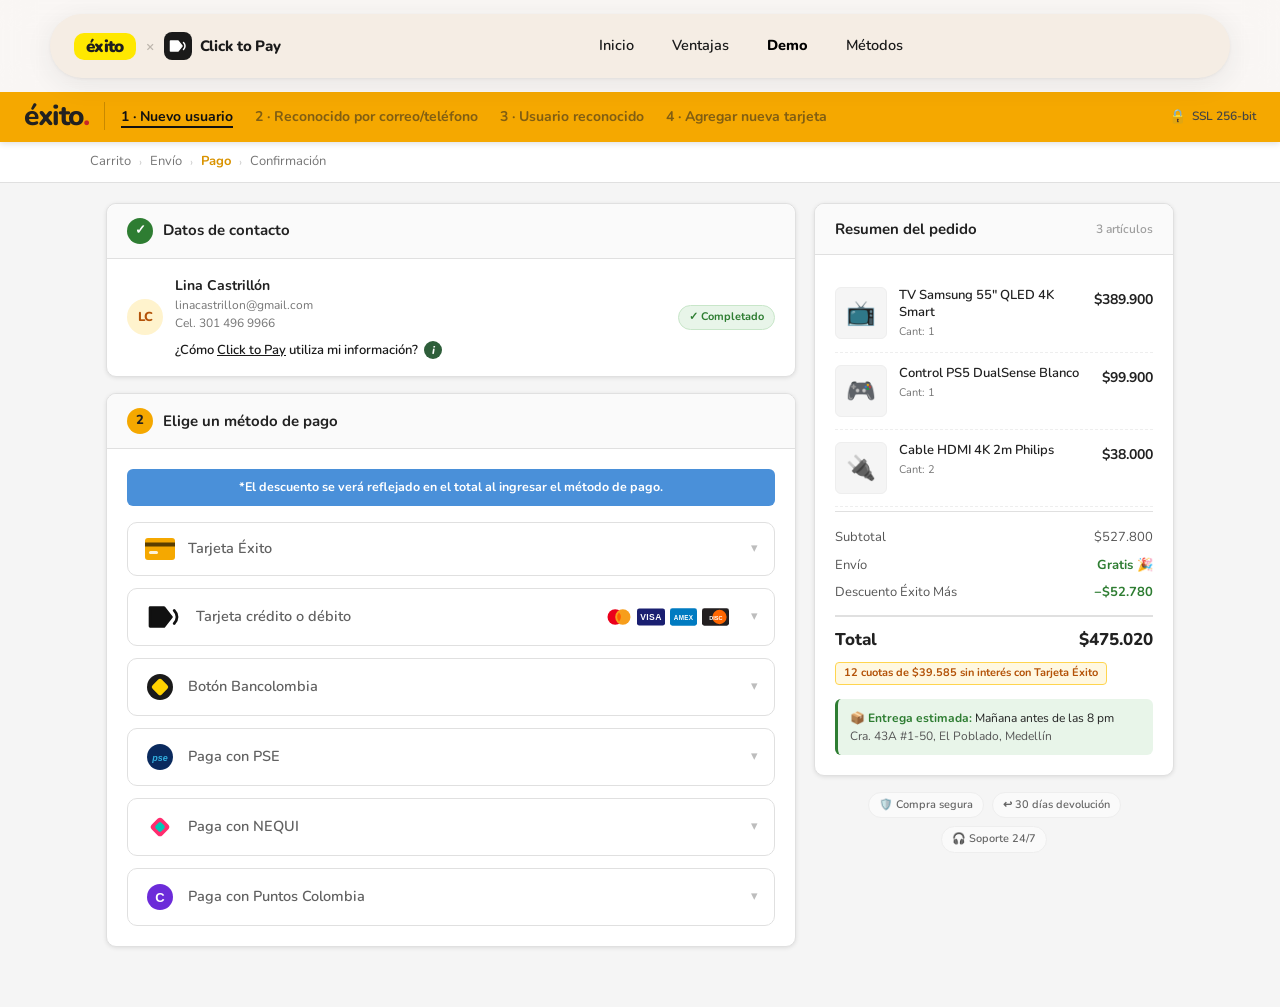
==== commit 7d3daff1: "Header global: pill sólido + barra translúcida edge-to-edge (sin solape al hacer scroll) El pill flo" ====
--- a/demo.html
+++ b/demo.html
@@ -5,7 +5,7 @@
 <meta name="viewport" content="width=device-width, initial-scale=1.0">
 <title>Demo · Éxito × Click to Pay</title>
 <link href="https://fonts.googleapis.com/css2?family=Nunito:wght@400;500;600;700;800&display=swap" rel="stylesheet">
-<link rel="stylesheet" href="styles.css?v=2026053003">
+<link rel="stylesheet" href="styles.css?v=2026053004">
 </head>
 <body>
 
--- a/styles.css
+++ b/styles.css
@@ -53,9 +53,9 @@
   /* ══ HEADER PRINCIPAL DE LA PRESENTACIÓN (menú general · ajeno al demo) ══ */
   html { scroll-behavior:smooth; }
   [id] { scroll-margin-top:80px; }
-  /* Header global · estilo píldora Mastercard (flotante, beige, blur) */
-  .site-nav { position:sticky; top:14px; z-index:300; padding:0 20px; background:transparent; border-bottom:none; }
-  .site-nav-inner { max-width:1180px; margin:0 auto; min-height:64px; display:flex; align-items:center; gap:16px; padding:6px 24px; flex-wrap:wrap; background:rgba(245, 237, 228, .92); backdrop-filter:saturate(170%) blur(14px); -webkit-backdrop-filter:saturate(170%) blur(14px); border-radius:999px; box-shadow:0 6px 28px rgba(0,0,0,.08), 0 1px 3px rgba(0,0,0,.05); }
+  /* Header global · píldora Mastercard sobre barra translúcida edge-to-edge (no se solapa con el contenido) */
+  .site-nav { position:sticky; top:0; z-index:300; padding:14px 20px; background:rgba(250, 247, 244, .82); backdrop-filter:saturate(180%) blur(16px); -webkit-backdrop-filter:saturate(180%) blur(16px); border-bottom:none; }
+  .site-nav-inner { max-width:1180px; margin:0 auto; min-height:64px; display:flex; align-items:center; gap:16px; padding:6px 24px; flex-wrap:wrap; background:#f5ede4; border-radius:999px; box-shadow:0 6px 28px rgba(0,0,0,.08), 0 1px 3px rgba(0,0,0,.05); }
   .brand-lockup { display:flex; align-items:center; gap:10px; text-decoration:none; }
   .exito-pill { background:#FFE800; color:#1d1d1f; font-weight:900; font-size:17px; letter-spacing:-.04em; padding:5px 12px; border-radius:10px; line-height:1; }
   .brand-x { color:#bdb6ad; font-weight:700; font-size:14px; }
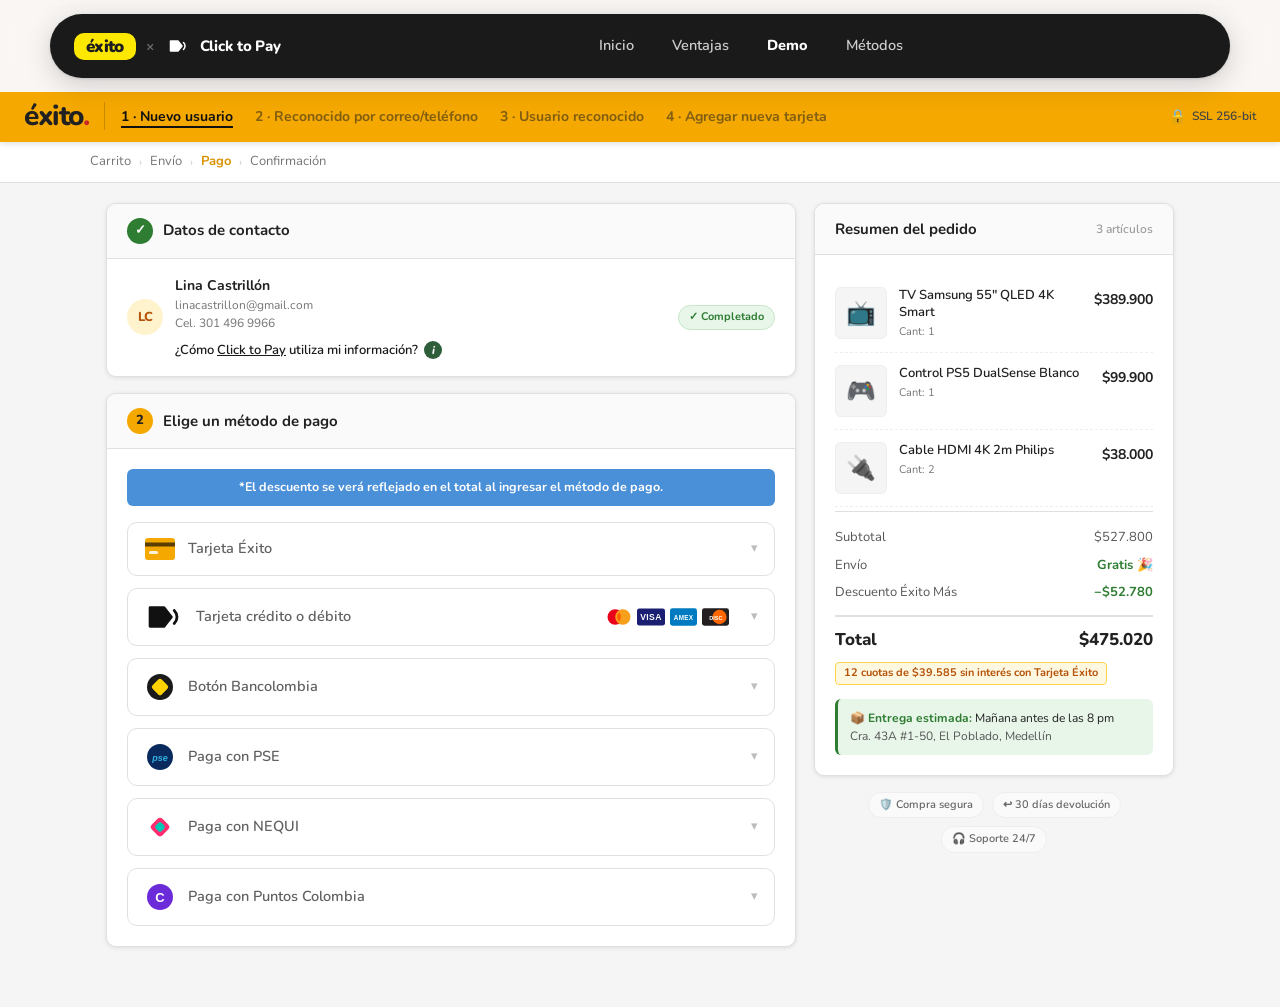
==== commit 22eca74c: "Demo: popup auth Click to Pay reintegrado en los 4 casos Los botones Pagar de Casos 1, 2 y 3 ahora t" ====
--- a/demo.html
+++ b/demo.html
@@ -5,7 +5,7 @@
 <meta name="viewport" content="width=device-width, initial-scale=1.0">
 <title>Demo · Éxito × Click to Pay</title>
 <link href="https://fonts.googleapis.com/css2?family=Nunito:wght@400;500;600;700;800&display=swap" rel="stylesheet">
-<link rel="stylesheet" href="styles.css?v=2026053004">
+<link rel="stylesheet" href="styles.css?v=2026060106">
 </head>
 <body>
 
@@ -197,7 +197,7 @@
                       <div class="nu-legal">Al continuar, aceptas los <a onclick="return false;">Términos</a> de Mastercard y entiendes que tus datos se procesarán según el <a onclick="return false;">Aviso de Privacidad</a>.</div>
                     </div>
 
-                    <button class="btn-c2p-primary" type="button" onclick="payNewUser()">🔒 Pagar $475.020</button>
+                    <button class="btn-c2p-primary" type="button" onclick="openAuthPopup('new')">🔒 Pagar $475.020</button>
                   </div>
                 </div>
 
@@ -287,7 +287,7 @@
                       <div class="ru-card-manual-label">Ingresar tarjeta manualmente</div>
                     </div>
 
-                    <button class="btn-c2p-primary ru-pay" type="button" onclick="payClickToPay('existing')">🔒 Pagar $475.020</button>
+                    <button class="btn-c2p-primary ru-pay" type="button" onclick="openAuthPopup('existing')">🔒 Pagar $475.020</button>
                   </div>
 
                 </div>
@@ -342,7 +342,7 @@
                       <div class="ru-card-manual-label">Ingresar tarjeta manualmente</div>
                     </div>
 
-                    <button class="btn-c2p-primary ru-pay" type="button" onclick="payClickToPay('existing')">🔒 Pagar $475.020</button>
+                    <button class="btn-c2p-primary ru-pay" type="button" onclick="openAuthPopup('existing')">🔒 Pagar $475.020</button>
                     <div class="not-you">¿No eres Lina? <a href="#" onclick="return false;">Cerrar sesión</a></div>
                   </div>
 
@@ -585,20 +585,36 @@
   </div>
 </div>
 
-<!-- Verificación adicional (3DS · placeholder controlado por el emisor) -->
-<div class="tds-overlay" id="tds-overlay">
-  <div class="tds-box">
-    <div class="tds-text">Puede requerirse verificación adicional</div>
-  </div>
-</div>
-
 <!-- Popup informativo: posible autenticación adicional del banco (CX Guide) -->
-<div class="auth-popup-overlay" id="auth-popup" role="dialog" aria-modal="true" aria-label="Posible autenticación adicional" onclick="if(event.target===this) closeAuthPopup()">
+<div class="auth-popup-overlay" id="auth-popup" role="dialog" aria-modal="true" aria-label="Posible autenticación adicional">
   <div class="auth-popup-modal">
-    <div class="auth-popup-icon">🔒</div>
-    <h3>Posible autenticación adicional</h3>
-    <p>Tu banco puede solicitarte una verificación adicional (por ejemplo, un código de un solo uso) para confirmar este pago.</p>
-    <button class="auth-popup-ok" type="button" onclick="closeAuthPopup()">Continuar</button>
+    <div class="auth-popup-header">
+      <svg width="34" height="24" viewBox="0 0 40 28" fill="none" xmlns="http://www.w3.org/2000/svg" aria-label="Click to Pay">
+        <path d="M5 4 H20 L28 14 L20 24 H5 Z" fill="#fff" stroke="#fff" stroke-width="3" stroke-linejoin="round"/>
+        <path d="M31 7 C35 11 35 17 31 21" fill="none" stroke="#fff" stroke-width="3" stroke-linecap="round"/>
+      </svg>
+      <span class="auth-popup-sep"></span>
+      <svg width="36" height="22" viewBox="0 0 34 22" fill="none" aria-label="Mastercard">
+        <circle cx="12" cy="11" r="10" fill="#EB001B"/>
+        <circle cx="22" cy="11" r="10" fill="#F79E1B"/>
+        <path d="M17 4.8 A10 10 0 0 1 17 17.2 A10 10 0 0 1 17 4.8Z" fill="#FF5F00"/>
+      </svg>
+    </div>
+    <div class="auth-popup-body">
+      <div class="auth-popup-icon" aria-hidden="true">
+        <svg width="46" height="54" viewBox="0 0 46 54" fill="none" xmlns="http://www.w3.org/2000/svg">
+          <path d="M23 4 C30 4 36 7 40 12 V28 C40 41 32 49 23 52 C14 49 6 41 6 28 V12 C10 7 16 4 23 4 Z" fill="#F5F5F7" stroke="#1d1d1f" stroke-width="2" stroke-linejoin="round"/>
+          <path d="M16.5 25 C16.5 21 19.5 17.5 23 17.5 C26.5 17.5 29.5 21 29.5 25 V32" stroke="#1d1d1f" stroke-width="1.8" stroke-linecap="round" fill="none"/>
+          <path d="M20 25 C20 22.8 21.4 21 23 21 C24.6 21 26 22.8 26 25 V33" stroke="#1d1d1f" stroke-width="1.8" stroke-linecap="round" fill="none"/>
+          <path d="M23 25 V36" stroke="#1d1d1f" stroke-width="1.8" stroke-linecap="round"/>
+          <path d="M16.5 30 C17.6 30.6 18.7 32 18.7 35" stroke="#1d1d1f" stroke-width="1.8" stroke-linecap="round" fill="none"/>
+          <path d="M29.5 30 C28.4 30.6 27.3 32 27.3 35" stroke="#1d1d1f" stroke-width="1.8" stroke-linecap="round" fill="none"/>
+        </svg>
+      </div>
+      <h3>Posible autenticación adicional</h3>
+      <p>Solo podrá ser solicitado un paso adicional de verificación (por ejemplo, un código de un solo uso) para confirmar este pago.</p>
+      <div class="auth-popup-progress" aria-hidden="true"><span></span></div>
+    </div>
   </div>
 </div>
 
@@ -844,23 +860,20 @@
     dcfState('dcf-1');                                                            // Asegurando el pago…
     dcfTimers.push(setTimeout(function () { dcfState('dcf-2'); }, 1600));
     dcfTimers.push(setTimeout(function () { dcfState('dcf-3'); }, 3400));
-    dcfTimers.push(setTimeout(function () { o.classList.remove('open'); openTDS(); }, 5600));        // 3DS · verificación adicional
-    dcfTimers.push(setTimeout(function () { closeTDS(); openExConfirm(); }, 8000));                  // → confirmación Éxito
-  }
-  function openTDS() {
-    var t = document.getElementById('tds-overlay'); if (t) t.classList.add('open');
-  }
-  function closeTDS() {
-    var t = document.getElementById('tds-overlay'); if (t) t.classList.remove('open');
+    dcfTimers.push(setTimeout(function () { o.classList.remove('open'); openExConfirm(); }, 5600));  // → confirmación Éxito
   }
 
   /* Popup informativo · posible autenticación adicional (al pulsar Pagar) */
   var authPendingFlow = null;
+  var authPopupTimer = null;
   function openAuthPopup(kind) {
     authPendingFlow = kind;
     var p = document.getElementById('auth-popup'); if (p) p.classList.add('open');
+    if (authPopupTimer) clearTimeout(authPopupTimer);
+    authPopupTimer = setTimeout(closeAuthPopup, 2600);
   }
   function closeAuthPopup() {
+    if (authPopupTimer) { clearTimeout(authPopupTimer); authPopupTimer = null; }
     var p = document.getElementById('auth-popup'); if (p) p.classList.remove('open');
     if (authPendingFlow) { var k = authPendingFlow; authPendingFlow = null; payClickToPay(k); }
   }
--- a/styles.css
+++ b/styles.css
@@ -55,16 +55,16 @@
   [id] { scroll-margin-top:80px; }
   /* Header global · píldora Mastercard sobre barra translúcida edge-to-edge (no se solapa con el contenido) */
   .site-nav { position:sticky; top:0; z-index:300; padding:14px 20px; background:rgba(250, 247, 244, .82); backdrop-filter:saturate(180%) blur(16px); -webkit-backdrop-filter:saturate(180%) blur(16px); border-bottom:none; }
-  .site-nav-inner { max-width:1180px; margin:0 auto; min-height:64px; display:flex; align-items:center; gap:16px; padding:6px 24px; flex-wrap:wrap; background:#f5ede4; border-radius:999px; box-shadow:0 6px 28px rgba(0,0,0,.08), 0 1px 3px rgba(0,0,0,.05); }
+  .site-nav-inner { max-width:1180px; margin:0 auto; min-height:64px; display:flex; align-items:center; gap:16px; padding:6px 24px; flex-wrap:wrap; background:#1a1a1a; border-radius:999px; box-shadow:0 6px 28px rgba(0,0,0,.18), 0 1px 3px rgba(0,0,0,.12); }
   .brand-lockup { display:flex; align-items:center; gap:10px; text-decoration:none; }
   .exito-pill { background:#FFE800; color:#1d1d1f; font-weight:900; font-size:17px; letter-spacing:-.04em; padding:5px 12px; border-radius:10px; line-height:1; }
-  .brand-x { color:#bdb6ad; font-weight:700; font-size:14px; }
-  .c2p-lockup { display:inline-flex; align-items:center; gap:8px; font-weight:800; font-size:15px; color:#1a1a1a; white-space:nowrap; letter-spacing:-.01em; }
+  .brand-x { color:#6e6e73; font-weight:700; font-size:14px; }
+  .c2p-lockup { display:inline-flex; align-items:center; gap:8px; font-weight:800; font-size:15px; color:#fff; white-space:nowrap; letter-spacing:-.01em; }
   .c2p-lockup .c2p-mk { width:28px; height:28px; border-radius:8px; background:#1a1a1a; display:grid; place-items:center; flex-shrink:0; }
   .site-links { display:flex; gap:2px; margin:0 auto; flex-wrap:wrap; }
-  .site-links a { font-size:14.5px; font-weight:600; color:#1a1a1a; text-decoration:none; padding:9px 18px; border-radius:999px; transition:background .15s, color .15s; }
-  .site-links a:hover { background:rgba(0,0,0,.06); }
-  .site-links a.active { font-weight:800; color:#000; }
+  .site-links a { font-size:14.5px; font-weight:600; color:rgba(255,255,255,.78); text-decoration:none; padding:9px 18px; border-radius:999px; transition:background .15s, color .15s; }
+  .site-links a:hover { background:rgba(255,255,255,.08); color:#fff; }
+  .site-links a.active { font-weight:800; color:#fff; }
 
   /* En la página Demo: header amarillo de Éxito también sticky, justo debajo del pill */
   #demo > .header { position:sticky; top:92px; z-index:280; }
@@ -1064,12 +1064,17 @@
   /* ── Popup informativo · posible autenticación adicional ── */
   .auth-popup-overlay { display:none; position:fixed; inset:0; z-index:780; background:rgba(0,0,0,.5); align-items:center; justify-content:center; padding:24px; }
   .auth-popup-overlay.open { display:flex; animation:fadeIn .22s ease; }
-  .auth-popup-modal { background:#fff; border-radius:16px; max-width:380px; width:100%; padding:32px 30px 28px; text-align:center; box-shadow:0 12px 40px rgba(0,0,0,.22); }
-  .auth-popup-icon { font-size:42px; margin-bottom:6px; }
-  .auth-popup-modal h3 { font-size:20px; font-weight:800; color:var(--texto); margin-bottom:10px; letter-spacing:-.01em; }
-  .auth-popup-modal p { font-size:14px; color:#52525b; line-height:1.6; margin-bottom:22px; font-weight:500; }
-  .auth-popup-ok { width:100%; background:#2F5D5A; color:#fff; border:none; border-radius:999px; padding:14px; font-size:15px; font-weight:800; cursor:pointer; font-family:var(--font); }
-  .auth-popup-ok:hover { background:#1F4D4A; }
+  .auth-popup-modal { background:#fff; border-radius:18px; max-width:380px; width:100%; overflow:hidden; box-shadow:0 14px 44px rgba(0,0,0,.24); }
+  .auth-popup-header { background:#1d1d1f; padding:16px 24px; display:flex; align-items:center; justify-content:center; gap:12px; }
+  .auth-popup-sep { width:1px; height:22px; background:#3a3a3c; display:inline-block; }
+  .auth-popup-body { padding:24px 30px 26px; text-align:center; }
+  .auth-popup-icon { display:flex; justify-content:center; margin-bottom:14px; }
+  .auth-popup-modal h3 { font-size:19px; font-weight:800; color:var(--texto); margin-bottom:10px; letter-spacing:-.01em; }
+  .auth-popup-modal p { font-size:14px; color:#52525b; line-height:1.6; margin-bottom:18px; font-weight:500; }
+  .auth-popup-progress { width:100%; height:3px; background:#eaeaee; border-radius:2px; overflow:hidden; }
+  .auth-popup-progress span { display:block; height:100%; width:0; background:#1d1d1f; border-radius:2px; }
+  .auth-popup-overlay.open .auth-popup-progress span { animation:authProgress 2.6s linear forwards; }
+  @keyframes authProgress { from { width:0; } to { width:100%; } }
 
   /* ── Pedido confirmado · página completa (estilo Éxito) · caso 1 ── */
   .ex-confirm-overlay { display:none; position:fixed; inset:0; z-index:750; background:#fff; overflow-y:auto; }
@@ -1247,6 +1252,108 @@
   .int-mini-pay-summary { font-size:11px; font-weight:800; color:var(--texto); background:#F1F4F7; padding:7px 12px; border-radius:8px; margin-top:6px; }
   .int-mini-confirm-pay { font-size:9.5px; color:#888; margin-top:4px; }
 
+  /* Lista dentro de un paso: usada para desglosar variantes (ej. payloadRequested) */
+  .int-step-list { list-style:none; margin:10px 0 0; padding:0; text-align:left; }
+  .int-step-list li { font-size:11.5px; color:#52525b; line-height:1.45; margin-bottom:7px; padding-left:9px; position:relative; }
+  .int-step-list li:last-child { margin-bottom:0; }
+  .int-step-list li::before { content:""; position:absolute; left:0; top:8px; width:4px; height:4px; border-radius:50%; background:var(--rojo); }
+  .int-step-list strong { color:var(--rojo); font-weight:800; letter-spacing:.2px; }
+
+  /* ── Bifurcación de Paso 3 en dos caminos (AUTHENTICATED / NON_AUTHENTICATED) ── */
+  /* Dos columnas paralelas, cada una con su card descriptivo encima del teléfono */
+  .int-branch { display:flex; gap:14px; flex-shrink:0; align-items:flex-start; }
+  .int-branch-col { display:flex; flex-direction:column; align-items:stretch; gap:10px; width:220px; }
+
+  /* Card de cabecera (estilo Image #4): banner crema + pill negra + descripción */
+  .int-branch-card {
+    background:#FFF8E1;
+    border:1.5px solid #e8d896;
+    border-radius:14px;
+    padding:12px 14px 14px;
+  }
+  .int-branch-card-row {
+    display:flex; flex-direction:column; align-items:flex-start; gap:6px;
+    margin-bottom:9px;
+  }
+  .int-branch-tag {
+    font-size:9.5px; font-weight:700; color:#7a7a82;
+    text-transform:uppercase; letter-spacing:.6px;
+  }
+  .int-branch-val {
+    background:#1d1d1f; color:#fff;
+    font-weight:800; font-size:11.5px; letter-spacing:.4px;
+    padding:5px 12px; border-radius:9px;
+  }
+  .int-branch-desc {
+    font-size:11px; color:#3f3f46; line-height:1.5; margin:0;
+  }
+  .int-branch-desc strong { color:var(--rojo); font-weight:800; }
+  .int-branch-desc em { color:var(--rojo); font-style:italic; font-weight:700; }
+
+  /* ── Comparación visual de flujos (nuestra interpretación vs doc oficial UCS) ── */
+  .int-compare-label {
+    display:flex; align-items:baseline; gap:14px; flex-wrap:wrap;
+    margin:18px 6px 4px; padding:10px 16px;
+    border-radius:10px; border:1.5px solid transparent;
+  }
+  .int-compare-label-ours { background:#FFF8E1; border-color:#f1d98a; }
+  .int-compare-label-official { background:#FFF1E8; border-color:#f5c8a4; margin-top:48px; }
+  .int-compare-tag {
+    font-size:11px; font-weight:800; letter-spacing:.8px;
+    text-transform:uppercase;
+    padding:4px 10px; border-radius:6px; background:#1d1d1f; color:#fff;
+  }
+  .int-compare-label-official .int-compare-tag { background:#D85F22; }
+  .int-compare-pasos { font-size:13px; color:#52525b; font-weight:600; }
+
+  .int-header-block-official { background:#FFF1E8; border-color:#f5c8a4; }
+
+  /* Bloque "server-side" como alternativa visual a .int-phone para pasos sin UI */
+  .int-server {
+    width:170px; flex-shrink:0;
+    background:#F5F5F7; border:2px dashed #9a9a9f; border-radius:14px;
+    overflow:hidden; display:flex; flex-direction:column;
+  }
+  .int-server-head {
+    background:#1d1d1f; color:#fff; font-size:10.5px; font-weight:800;
+    text-align:center; padding:6px 8px; letter-spacing:.4px;
+  }
+  .int-server-body {
+    display:flex; flex-direction:column; align-items:center; gap:8px;
+    padding:18px 10px 20px; flex:1; justify-content:center;
+  }
+  .int-server-label {
+    font-size:11px; font-weight:700; color:#3f3f46; text-align:center; line-height:1.3;
+  }
+
+  /* Filas de la pantalla Order Review (paso 3 oficial UCS) */
+  .int-mini-review-row {
+    display:flex; justify-content:space-between; align-items:flex-start;
+    gap:8px; padding:6px 0; border-bottom:.5px solid #ececf0;
+    font-size:10.5px;
+  }
+  .int-mini-review-row-total { border-bottom:none; border-top:1px solid #d4d4dc; margin-top:4px; padding-top:8px; }
+  .int-mini-review-k { color:#6a6a72; font-weight:600; flex-shrink:0; }
+  .int-mini-review-v { color:#1d1d1f; font-weight:700; text-align:right; line-height:1.3; }
+
+  /* Pantalla Face ID / passkey (Paso 3 · AUTHENTICATED) */
+  .int-passkey-screen { background:#8e8e93; padding:0; display:flex; flex-direction:column; }
+  .int-pk-top { padding:14px 12px 18px; display:flex; flex-direction:column; align-items:center; gap:10px; }
+  .int-pk-badge { width:36px; height:36px; background:#1c1c1e; border-radius:10px; display:grid; place-items:center; }
+  .int-pk-mc { display:block; }
+  .int-pk-verifying { color:#fff; font-size:11px; font-weight:500; text-align:center; }
+
+  .int-pk-sheet { background:#f2f2f4; border-radius:14px 14px 0 0; padding:9px 12px 11px; margin-top:auto; display:flex; flex-direction:column; align-items:center; gap:5px; }
+  .int-pk-sheet-head { display:flex; justify-content:space-between; align-items:center; width:100%; padding-bottom:6px; border-bottom:.5px solid #d9d9de; }
+  .int-pk-sheet-title { font-size:10.5px; font-weight:700; color:#1d1d1f; }
+  .int-pk-sheet-x { color:#8e8e93; font-size:14px; font-weight:600; line-height:1; }
+  .int-pk-faceid { margin-top:4px; }
+  .int-pk-q { font-size:10.5px; font-weight:700; color:#1d1d1f; text-align:center; }
+  .int-pk-sub { font-size:8.5px; color:#6a6a72; text-align:center; line-height:1.35; padding:0 2px; }
+  .int-pk-done { display:flex; flex-direction:column; align-items:center; gap:2px; margin-top:3px; }
+  .int-pk-done span { font-size:8.5px; color:#0a84ff; font-weight:500; }
+  .int-pk-other { font-size:9px; color:#0a84ff; font-weight:500; margin-top:1px; }
+
   /* ══════════════════════════════════════════════════════
      PÁGINA VENTAJAS · estilo corporativo Mastercard
      (negro + naranja, tipografía grande, layout editorial)
@@ -1478,73 +1585,597 @@
   }
 
   /* ══════════════════════════════════════════════════════════════
-     PÁGINA VENTAJAS · estructura editorial Mastercard
-     6 secciones · blanco / gris / blanco / gris / blanco / negro
+     PÁGINA VENTAJAS · estilo infográfico Mastercard (mockup nuevo)
   ══════════════════════════════════════════════════════════════ */
-  .vp-inner { max-width:1140px; margin:0 auto; padding:0 24px; }
-  .vp-inner-narrow { max-width:880px; }
-  .vp-kicker { display:flex; align-items:center; gap:11px; font-size:12px; font-weight:800; letter-spacing:.18em; text-transform:uppercase; color:var(--mc-orange); margin-bottom:24px; }
-  .vp-kicker-light { color:var(--mc-orange); }
-  .vp-dot { width:9px; height:9px; background:var(--mc-orange); border-radius:50%; flex-shrink:0; }
-  .vp-section { padding:90px 0; background:#fff; }
-  .vp-section-gray { background:#F7F7F7; }
-  .vp-section-black { background:#111; color:#fff; }
-  .vp-h1 { font-size:48px; font-weight:900; line-height:1.05; letter-spacing:-.025em; color:#111; margin:0 0 28px; }
-  .vp-h2 { font-size:36px; font-weight:900; line-height:1.1; letter-spacing:-.02em; color:#111; margin:0 0 40px; max-width:760px; }
-
-  /* HERO */
-  .vp-hero { padding:110px 0 90px; background:#fff; }
-  .vp-hero-inner { display:grid; grid-template-columns:1.4fr 1fr; gap:60px; align-items:center; }
-  .vp-hero-text p { font-size:16px; line-height:1.65; color:#444; margin:0 0 18px; max-width:520px; font-weight:500; }
+  .vp-inner { max-width:1180px; margin:0 auto; padding:0 32px; }
+  .vp-section { padding:80px 0; background:#fff; position:relative; }
+  .vp-gray { background:#F7F7F7; }
+
+  /* Kicker line · ● naranja */
+  .vp-kicker { display:flex; align-items:center; gap:14px; font-size:13px; font-weight:800; letter-spacing:.2em; text-transform:uppercase; color:var(--mc-orange); margin-bottom:46px; }
+  .vp-kicker-mark { display:inline-block; width:36px; height:3px; background:var(--mc-orange); border-radius:2px; flex-shrink:0; }
+
+  /* Section head con 01/02 grande */
+  .vp-section-head { display:flex; align-items:center; gap:18px; margin-bottom:48px; }
+  .vp-num-tag { font-size:30px; font-weight:900; color:var(--mc-orange); line-height:1; letter-spacing:-.02em; }
+  .vp-section-label { display:flex; align-items:center; gap:14px; font-size:13px; font-weight:800; letter-spacing:.2em; text-transform:uppercase; color:var(--mc-orange); }
+
+  /* ── HERO ── */
+  .vp-hero { padding:90px 0 100px; background:#fff; overflow:hidden; }
+  .vp-hero-inner { display:grid; grid-template-columns:1fr 1fr; gap:80px; align-items:center; }
+  .vp-mc-brand { display:flex; align-items:center; gap:10px; margin-bottom:36px; }
+  .vp-mc-brand span { font-size:20px; font-weight:600; color:#111; letter-spacing:-.01em; }
+  .vp-eyebrow { font-size:13px; font-weight:800; letter-spacing:.22em; color:var(--mc-orange); margin-bottom:24px; }
+  .vp-bullet { color:var(--mc-orange); margin:0 6px; }
+  .vp-h1 { font-size:60px; font-weight:900; line-height:1.02; letter-spacing:-.03em; color:#111; margin:0 0 22px; }
+  .vp-divider { width:60px; height:3px; background:var(--mc-orange); border-radius:2px; margin-bottom:30px; }
+  .vp-hero-text .vp-lead { font-size:17px; line-height:1.55; color:#111; font-weight:600; margin:0 0 20px; max-width:480px; }
+  .vp-hero-text p { font-size:15px; line-height:1.65; color:#555; margin:0 0 18px; max-width:480px; font-weight:500; }
   .vp-hero-text p:last-child { margin-bottom:0; }
-  .vp-hero-art { display:flex; justify-content:center; max-width:420px; }
-  .vp-hero-art svg { width:100%; height:auto; }
-
-  /* Sección 1 · cómo lo resuelve */
-  .vp-resolve-grid { display:flex; align-items:flex-start; justify-content:space-between; gap:14px; flex-wrap:wrap; margin-top:14px; }
-  .vp-resolve-item { display:flex; flex-direction:column; align-items:center; gap:18px; flex:1; max-width:200px; text-align:center; }
-  .vp-icon { width:80px; height:80px; border-radius:50%; background:#fff; border:1.5px solid #E0E0E0; display:grid; place-items:center; font-size:32px; }
-  .vp-resolve-label { font-size:15px; font-weight:700; color:#111; line-height:1.3; }
-  .vp-resolve-arrow { color:#bdb6ad; font-size:24px; font-weight:300; flex-shrink:0; margin-top:30px; }
-
-  /* Sección 2 · editorial · 01/02/03 con divisores finos */
-  .vp-num-list { display:flex; flex-direction:column; }
-  .vp-num-item { display:grid; grid-template-columns:80px 1fr; gap:28px; padding:32px 0; border-top:1px solid #E0E0E0; }
-  .vp-num-item:last-child { border-bottom:1px solid #E0E0E0; }
-  .vp-num { font-size:26px; font-weight:900; color:var(--mc-orange); line-height:1; letter-spacing:.02em; }
-  .vp-num-content h3 { font-size:22px; font-weight:800; color:#111; margin:0 0 8px; letter-spacing:-.01em; line-height:1.25; }
-  .vp-num-content p { font-size:15.5px; color:#555; line-height:1.6; margin:0; font-weight:500; }
-
-  /* Sección 3 · grid 2x2 comercio */
-  .vp-merchant-grid { display:grid; grid-template-columns:1fr 1fr; gap:20px; }
-  .vp-merchant-card { background:#fff; border:1px solid #E5E5E5; border-radius:4px; padding:32px 28px; }
-  .vp-merchant-card h3 { font-size:22px; font-weight:900; color:#111; margin:0 0 14px; letter-spacing:-.01em; }
-  .vp-merchant-card p { font-size:15.5px; color:#555; line-height:1.55; margin:0; font-weight:500; }
-  .vp-merchant-card p strong { color:var(--mc-orange); font-weight:900; }
-
-  /* Sección 4 · por qué sucede */
-  .vp-why-list { list-style:none; padding:0; margin:0; }
-  .vp-why-list li { display:flex; align-items:center; gap:22px; padding:20px 0; border-top:1px solid #E0E0E0; font-size:18px; font-weight:600; color:#111; }
-  .vp-why-list li:last-child { border-bottom:1px solid #E0E0E0; }
-  .vp-why-num { font-size:16px; font-weight:900; color:var(--mc-orange); min-width:30px; letter-spacing:.02em; }
-
-  /* Cierre · negro · resultado */
-  .vp-section-black .vp-kicker { color:var(--mc-orange); margin-bottom:36px; }
-  .vp-result-grid { display:grid; grid-template-columns:1fr 1fr; gap:60px; }
-  .vp-result-title { font-size:14px; font-weight:800; letter-spacing:.18em; color:#999; margin:0 0 24px; text-transform:uppercase; }
-  .vp-result-list { list-style:none; padding:0; margin:0; display:flex; flex-direction:column; gap:14px; }
-  .vp-result-list li { display:flex; align-items:center; gap:14px; font-size:18px; font-weight:600; color:#fff; }
-  .vp-check { color:var(--mc-orange); font-weight:900; font-size:18px; }
-
-  @media (max-width:880px) {
-    .vp-hero-inner { grid-template-columns:1fr; }
-    .vp-merchant-grid { grid-template-columns:1fr; }
-    .vp-result-grid { grid-template-columns:1fr; gap:32px; }
-    .vp-h1 { font-size:34px; }
-    .vp-h2 { font-size:26px; }
-    .vp-resolve-grid { flex-direction:column; }
-    .vp-resolve-arrow { transform:rotate(90deg); margin-top:0; }
-    .vp-num-item { grid-template-columns:1fr; gap:8px; }
-    .vp-section { padding:60px 0; }
-    .vp-hero { padding:60px 0 50px; }
-  }
+  .vp-orange-text { color:var(--mc-orange); font-weight:800; }
+
+  .vp-hero-art { position:relative; min-height:520px; display:flex; align-items:center; justify-content:center; }
+  .vp-rings { position:absolute; right:-80px; top:50%; transform:translateY(-50%); width:520px; height:520px; opacity:.85; pointer-events:none; }
+
+  /* Phone mockup */
+  .vp-phone { position:relative; width:240px; background:#111; border-radius:38px; padding:8px; box-shadow:0 30px 60px rgba(0,0,0,.18); z-index:2; }
+  .vp-phone-notch { position:absolute; top:18px; left:50%; transform:translateX(-50%); width:90px; height:22px; background:#000; border-radius:14px; z-index:3; }
+  .vp-phone-screen { background:#fff; border-radius:30px; min-height:470px; overflow:hidden; padding-top:30px; }
+  .vp-phone-status { display:flex; justify-content:space-between; align-items:center; padding:8px 22px 6px; font-size:12px; font-weight:800; color:#111; }
+  .vp-phone-icons { display:flex; gap:3px; align-items:center; }
+  .vp-phone-body { padding:14px 18px 18px; }
+  .vp-phone-title { font-size:16px; font-weight:800; color:#111; margin:0 0 12px; }
+  .vp-phone-line { height:1px; background:#EEE; margin:6px -18px; }
+  .vp-phone-row { display:flex; justify-content:space-between; align-items:center; padding:6px 0; font-size:12.5px; color:#111; }
+  .vp-phone-row strong { font-weight:800; }
+  .vp-phone-label { font-size:11px; color:#666; font-weight:600; margin:10px 0 8px; }
+  .vp-phone-c2p { display:flex; align-items:center; gap:8px; padding:10px 12px; background:#fff; border:1px solid #E0E0E0; border-radius:8px; margin-bottom:14px; }
+  .vp-phone-c2p span { flex:1; font-size:12.5px; font-weight:700; color:#111; }
+  .vp-phone-placeholder { height:6px; background:#EEE; border-radius:3px; margin:5px 0; }
+  .vp-phone-placeholder:nth-child(odd) { width:85%; }
+  .vp-phone-pay { width:100%; background:#111; color:#fff; border:none; border-radius:999px; padding:11px; font-size:13px; font-weight:800; cursor:pointer; margin-top:14px; font-family:var(--font); }
+
+  /* ── CÓMO LO RESUELVE ── */
+  .vp-resolve { display:grid; grid-template-columns:1fr auto 1fr auto 1fr auto 1fr; gap:18px; align-items:start; }
+  .vp-resolve-item { text-align:center; display:flex; flex-direction:column; align-items:center; gap:16px; }
+  .vp-circle { width:88px; height:88px; border-radius:50%; background:#FFF5EB; display:grid; place-items:center; flex-shrink:0; }
+  .vp-circle svg { width:44px; height:44px; }
+  .vp-resolve-item h3 { font-size:18px; font-weight:800; color:#111; margin:0; line-height:1.2; letter-spacing:-.01em; }
+  .vp-resolve-item p { font-size:13.5px; color:#555; line-height:1.5; margin:0; font-weight:500; max-width:200px; }
+  .vp-resolve-arrow { color:#999; font-size:22px; align-self:center; padding-top:30px; font-weight:300; }
+
+  /* ── 3 cards consumidor ── */
+  .vp-three { display:grid; grid-template-columns:1fr 1fr 1fr; gap:50px; }
+  .vp-three-card { display:flex; flex-direction:column; align-items:flex-start; }
+  .vp-three-icon { width:78px; height:78px; border-radius:50%; background:#FFF5EB; display:grid; place-items:center; margin-bottom:24px; }
+  .vp-three-icon svg { width:40px; height:40px; }
+  .vp-three-card h3 { font-size:21px; font-weight:800; color:#111; margin:0 0 18px; line-height:1.18; letter-spacing:-.015em; }
+  .vp-three-card p { font-size:14.5px; color:#555; line-height:1.6; margin:0; font-weight:500; }
+
+  /* ── Beneficios comercio ── */
+  .vp-merchant { display:grid; grid-template-columns:1fr 1fr 1fr 1.1fr 1fr; gap:36px; align-items:start; }
+  .vp-merchant-item { display:flex; flex-direction:column; align-items:flex-start; gap:14px; }
+  .vp-merchant-icon { width:60px; height:60px; display:flex; align-items:flex-start; }
+  .vp-merchant-icon svg { width:50px; height:50px; }
+  .vp-merchant-item h3 { font-size:18px; font-weight:800; color:#111; margin:0; line-height:1.2; letter-spacing:-.01em; }
+  .vp-merchant-item p { font-size:13.5px; color:#555; line-height:1.55; margin:0; font-weight:500; }
+  .vp-stat-label { font-size:13px; color:#111; font-weight:700; margin-top:4px; }
+  .vp-big-stat { font-size:36px; font-weight:900; color:var(--mc-orange); line-height:1; letter-spacing:-.03em; margin:2px 0; }
+  .vp-stat-sub { font-size:12.5px; color:#555; font-weight:600; }
+
+  .vp-merchant-numbered ol { list-style:none; padding:0; margin:0; display:flex; flex-direction:column; gap:14px; }
+  .vp-merchant-numbered li { display:grid; grid-template-columns:24px 1fr; gap:10px; font-size:13px; color:#555; line-height:1.5; font-weight:500; }
+  .vp-num-small { font-size:14px; font-weight:900; color:var(--mc-orange); line-height:1.5; }
+
+  /* ── Closer NEGRO ── */
+  .vp-closer { background:#1a1a1a; color:#fff; padding:54px 0; }
+  .vp-closer-grid { display:grid; grid-template-columns:auto 1.4fr 1fr 1fr auto; gap:30px; align-items:center; }
+  .vp-closer-arrow { width:62px; flex-shrink:0; }
+  .vp-closer-arrow svg { width:100%; height:auto; display:block; }
+  .vp-closer-text { font-size:14.5px; color:#fff; line-height:1.55; font-weight:500; margin:0; max-width:280px; }
+  .vp-closer-col h4 { font-size:11.5px; font-weight:800; letter-spacing:.18em; color:var(--mc-orange); margin:0 0 14px; display:flex; align-items:center; gap:8px; text-transform:uppercase; }
+  .vp-closer-col ul { list-style:none; padding:0; margin:0; display:flex; flex-direction:column; gap:8px; }
+  .vp-closer-col li { font-size:13.5px; color:#fff; font-weight:500; display:flex; align-items:center; gap:8px; }
+  .vp-closer-col li span { color:var(--mc-orange); font-weight:900; }
+  .vp-closer-cobrand { display:flex; align-items:center; gap:11px; flex-shrink:0; }
+  .vp-cb-mc { display:flex; align-items:center; gap:7px; color:#fff; font-size:13px; font-weight:600; }
+  .vp-cb-sep { color:#666; font-weight:300; font-size:18px; }
+  .vp-cb-exito { font-size:16px; font-weight:900; color:#fff; letter-spacing:-.04em; line-height:1; }
+  .vp-cb-exito em { color:#F37738; font-style:normal; }
+
+  /* Fuente footer */
+  .vp-source { background:#1a1a1a; color:#888; padding:0 0 26px; font-size:11.5px; font-style:italic; }
+  .vp-source .vp-inner { font-style:italic; }
+
+  @media (max-width:980px) {
+    .vp-hero-inner { grid-template-columns:1fr; gap:40px; }
+    .vp-h1 { font-size:40px; }
+    .vp-hero-art { min-height:420px; }
+    .vp-rings { width:380px; height:380px; right:-40px; }
+    .vp-resolve { grid-template-columns:1fr; gap:30px; }
+    .vp-resolve-arrow { transform:rotate(90deg); padding-top:0; }
+    .vp-three { grid-template-columns:1fr; gap:32px; }
+    .vp-merchant { grid-template-columns:1fr 1fr; gap:30px; }
+    .vp-closer-grid { grid-template-columns:1fr; gap:24px; text-align:center; }
+    .vp-closer-arrow { margin:0 auto; }
+    .vp-closer-text { max-width:none; }
+    .vp-closer-cobrand { justify-content:center; }
+  }
+  @media (max-width:560px) {
+    .vp-merchant { grid-template-columns:1fr; }
+  }
+
+  /* ══════════════════════════════════════════════════════════════
+     PÁGINA MÉTODOS-LISTA · documento exportable (Imprimir / PDF)
+  ══════════════════════════════════════════════════════════════ */
+  .mt-doc { max-width:1100px; margin:0 auto; padding:40px 32px 80px; color:#1a1a1a; }
+  .mt-toolbar { display:flex; justify-content:space-between; align-items:center; gap:16px; margin-bottom:36px; }
+  .mt-btn { background:#1a1a1a; color:#fff; border:none; border-radius:999px; padding:11px 22px; font-size:13px; font-weight:800; letter-spacing:.04em; cursor:pointer; font-family:var(--font); transition:background .15s; }
+  .mt-btn:hover { background:#F37738; }
+  .mt-link { font-size:13px; color:#666; font-weight:700; text-decoration:none; }
+  .mt-link:hover { color:#F37738; }
+
+  .mt-head { margin-bottom:48px; padding-bottom:32px; border-bottom:1px solid #E5E5E5; }
+  .mt-kicker { display:flex; align-items:center; gap:14px; font-size:12px; font-weight:800; letter-spacing:.22em; text-transform:uppercase; color:#F37738; margin-bottom:24px; }
+  .mt-mark { display:inline-block; width:36px; height:3px; background:#F37738; border-radius:2px; flex-shrink:0; }
+  .mt-head h1 { font-size:44px; font-weight:900; line-height:1.05; letter-spacing:-.03em; color:#111; margin:0 0 20px; }
+  .mt-sub { font-size:15.5px; color:#555; line-height:1.6; font-weight:500; max-width:780px; margin:0; }
+  .mt-sub strong { color:#111; font-weight:800; }
+
+  .mt-h2 { font-size:22px; font-weight:900; color:#111; letter-spacing:-.015em; margin:54px 0 22px; }
+  .mt-h2 code { font-size:18px; }
+
+  .mt-table-wrap { overflow-x:auto; border:1px solid #E5E5E5; border-radius:6px; }
+  .mt-table { width:100%; border-collapse:collapse; font-size:13.5px; line-height:1.5; background:#fff; }
+  .mt-table thead { background:#fafafa; }
+  .mt-table th { text-align:left; padding:14px 16px; font-size:11.5px; font-weight:800; letter-spacing:.1em; text-transform:uppercase; color:#666; border-bottom:1px solid #E5E5E5; vertical-align:top; }
+  .mt-table td { padding:16px; border-bottom:1px solid #EFEFEF; vertical-align:top; color:#333; font-weight:500; }
+  .mt-table tbody tr:last-child td { border-bottom:none; }
+  .mt-table tbody tr:hover { background:#fbfaf8; }
+  .mt-table code { background:#F4EFE9; padding:2px 7px; border-radius:4px; font-family:'SF Mono','Menlo','Consolas',monospace; font-size:12.5px; color:#1a1a1a; font-weight:600; word-break:break-word; }
+  .mt-table em { color:#555; font-style:italic; }
+  .mt-meta { font-size:11.5px; color:#888; }
+
+  .mt-tag { display:inline-block; font-size:10.5px; font-weight:800; letter-spacing:.08em; padding:3px 8px; border-radius:999px; text-transform:uppercase; white-space:nowrap; }
+  .mt-tag-ucs { background:#FFF1E3; color:#A04500; }
+  .mt-tag-src { background:#FFE9D5; color:#9C3F00; }
+  .mt-tag-comp { background:#E8F1FB; color:#1F4E8A; }
+  .mt-tag-cfg { background:#EEEAFB; color:#46368F; }
+  .mt-tag-srv { background:#E6F4EA; color:#1F6D3A; }
+  .mt-tag-evt { background:#FFF3D6; color:#8A5A00; }
+  .mt-tag-js { background:#FFE9D5; color:#9C3F00; }
+  .mt-tag-api { background:#E6F4EA; color:#1F6D3A; }
+  .mt-tag-setup { background:#EEEAFB; color:#46368F; }
+  .mt-tag-legacy { background:#F1E5E5; color:#8B3A3A; }
+
+  .mt-note { background:#FFF8E6; border-left:3px solid #F0B400; padding:10px 14px; border-radius:4px; font-size:13px; color:#555; margin:0 0 14px; line-height:1.55; font-weight:500; }
+  .mt-note code { background:#fff; border:1px solid #E5E5E5; padding:1px 6px; border-radius:4px; font-size:12px; }
+
+  .mt-case { background:#FAFAFA; border-left:4px solid #F37738; border-radius:6px; padding:24px 28px; margin-bottom:18px; }
+  .mt-case h3 { font-size:17px; font-weight:900; color:#111; margin:0 0 14px; letter-spacing:-.01em; }
+  .mt-seq { padding-left:22px; margin:0; display:flex; flex-direction:column; gap:8px; }
+  .mt-seq li { font-size:13.5px; color:#333; line-height:1.6; font-weight:500; }
+  .mt-seq li::marker { color:#F37738; font-weight:900; }
+  .mt-seq code { background:#fff; border:1px solid #E5E5E5; padding:1px 6px; border-radius:4px; font-family:'SF Mono','Menlo','Consolas',monospace; font-size:12.5px; color:#111; font-weight:600; }
+
+  .mt-footer { margin-top:60px; padding-top:24px; border-top:1px solid #E5E5E5; font-size:12px; color:#888; font-style:italic; }
+  .mt-footer strong { color:#555; font-style:normal; font-weight:700; }
+
+  @media (max-width:760px) {
+    .mt-head h1 { font-size:30px; }
+    .mt-toolbar { flex-direction:column; align-items:stretch; }
+    .mt-table { font-size:12.5px; }
+    .mt-table th, .mt-table td { padding:10px 12px; }
+  }
+
+  /* Estilos de impresión */
+  @media print {
+    @page { size: A4; margin: 14mm; }
+    body { background:#fff !important; }
+    .site-nav, .mt-toolbar { display:none !important; }
+    .mt-doc { padding:0; max-width:none; }
+    .mt-head { padding-bottom:18px; margin-bottom:24px; }
+    .mt-head h1 { font-size:26px; }
+    .mt-sub { font-size:11.5px; }
+    .mt-h2 { font-size:16px; margin:24px 0 12px; page-break-after:avoid; }
+    .mt-table-wrap { border:1px solid #ccc; border-radius:0; overflow:visible; }
+    .mt-table { font-size:9.5px; }
+    .mt-table th { font-size:8.5px; padding:6px 8px; }
+    .mt-table td { padding:7px 8px; }
+    .mt-table code { font-size:9px; background:#f3f3f3; }
+    .mt-table tbody tr { page-break-inside:avoid; }
+    .mt-tag { font-size:8px; padding:1px 5px; }
+    .mt-case { background:#f8f8f8; padding:12px 16px; border-left-width:3px; page-break-inside:avoid; margin-bottom:8px; }
+    .mt-case h3 { font-size:12px; margin-bottom:6px; }
+    .mt-seq li { font-size:10px; }
+    .mt-seq code { font-size:9px; }
+    .mt-footer { font-size:9.5px; margin-top:24px; }
+  }
+
+  /* ══════════════════════════════════════════════════════
+     PÁGINA VENTAJAS · dashboard 2×2 + strip (mockup nuevo)
+  ══════════════════════════════════════════════════════ */
+  .vt-page {
+    max-width:1480px; margin:0 auto;
+    padding:32px 28px 40px;
+    font-family:var(--font, 'Nunito', sans-serif);
+    color:#1a1a1a;
+  }
+  .vt-grid {
+    display:grid; grid-template-columns:1fr 1fr; gap:24px;
+  }
+  .vt-panel-wide { grid-column:1 / -1; }
+  .vt-01-lead { margin:0 0 22px; max-width:850px; }
+
+  /* Par de stat-cards (LATAM ↔ Baymard) */
+  .vt-stat-pair {
+    display:grid; grid-template-columns:0.85fr 1.15fr;
+    gap:20px;
+    margin-bottom:18px;
+  }
+  .vt-stat-card {
+    border-radius:14px;
+    padding:18px 22px 18px;
+    display:flex; flex-direction:column;
+  }
+  .vt-stat-card-latam {
+    background:linear-gradient(135deg, #FFF8F2 0%, #FFEEDE 100%);
+    border:1.5px solid #f5c8a4;
+    justify-content:center;
+  }
+  .vt-stat-card-baymard {
+    background:#fafafa;
+    border:1.5px solid #e6e6ea;
+  }
+  .vt-stat-card-head {
+    display:flex; align-items:center; gap:10px;
+    margin-bottom:14px;
+  }
+  .vt-stat-card-ic {
+    width:34px; height:34px; border-radius:9px;
+    background:#ee6c2b;
+    display:grid; place-items:center;
+    flex-shrink:0;
+  }
+  .vt-stat-card-ic-dark { background:#1a1a1a; }
+  .vt-stat-card-tag {
+    font-size:11.5px; font-weight:800; color:#ee6c2b;
+    letter-spacing:1px; text-transform:uppercase;
+  }
+  .vt-stat-card-tag-dark { color:#1a1a1a; }
+  .vt-stat-card-num {
+    font-size:48px; font-weight:900; color:#ee6c2b;
+    letter-spacing:-.03em; line-height:1.05;
+    margin-bottom:6px;
+  }
+  .vt-stat-card-desc {
+    font-size:14px; color:#1a1a1a;
+    font-weight:700; line-height:1.35;
+    margin-bottom:16px;
+  }
+  .vt-stat-card-src {
+    font-size:11.5px; color:#7a7a82;
+    font-style:italic;
+    margin-top:auto;
+    padding-top:6px;
+  }
+
+  /* Callout full-width (Conclusión general) */
+  .vt-callout-wide { margin-top:0 !important; padding:16px 22px; }
+
+  .vt-panel {
+    background:#fff;
+    border:1px solid #e6e6ea;
+    border-radius:18px;
+    padding:26px 30px 24px;
+    box-shadow:0 4px 14px rgba(0,0,0,.04);
+    display:flex; flex-direction:column;
+    position:relative;
+  }
+
+  .vt-head {
+    display:flex; align-items:center; gap:14px;
+    margin-bottom:18px;
+  }
+  .vt-num {
+    width:36px; height:36px;
+    background:#ee6c2b; color:#fff;
+    font-weight:900; font-size:15px;
+    border-radius:7px;
+    display:grid; place-items:center;
+    flex-shrink:0;
+    letter-spacing:.5px;
+  }
+  .vt-tag {
+    font-size:14px; font-weight:800;
+    letter-spacing:.6px; color:#1a1a1a;
+    text-transform:uppercase;
+  }
+  .vt-mc {
+    margin-left:auto;
+    width:90px; height:auto;
+    flex-shrink:0;
+  }
+
+  .vt-title {
+    font-size:22px; font-weight:800;
+    line-height:1.3; color:#1a1a1a;
+    margin:6px 0 18px;
+  }
+
+  .vt-lead {
+    font-size:13.5px; line-height:1.55;
+    color:#555; margin:0;
+  }
+
+  /* ── Panel 01 · stats ── */
+  .vt-01-grid {
+    display:grid; grid-template-columns:1fr 1.2fr;
+    gap:24px; margin-bottom:16px;
+  }
+  .vt-stats { display:flex; flex-direction:column; gap:10px; }
+  .vt-stats-h {
+    font-size:14px; font-weight:800; color:#1a1a1a;
+    letter-spacing:.3px;
+  }
+  .vt-stats-sub {
+    font-size:11px; color:#666; margin:0 0 6px;
+    line-height:1.45;
+  }
+  .vt-stat-list {
+    list-style:none; padding:0; margin:0;
+    display:flex; flex-direction:column; gap:8px;
+  }
+  .vt-stat-list li {
+    display:grid; grid-template-columns:28px 50px 1fr;
+    align-items:center; gap:10px;
+  }
+  .vt-stat-ic { display:flex; align-items:center; justify-content:center; }
+  .vt-stat-pct {
+    font-size:18px; font-weight:900; color:#ee6c2b;
+    letter-spacing:-.02em;
+  }
+  .vt-stat-txt {
+    font-size:12px; color:#3a3a3c; line-height:1.4;
+  }
+
+  .vt-callout {
+    display:flex; align-items:flex-start; gap:14px;
+    padding:14px 18px; border-radius:12px;
+    margin-top:auto;
+  }
+  .vt-callout-orange { background:#FFF1E8; border:1px solid #f5c8a4; }
+  .vt-callout-gray { background:#F4F4F6; border:1px solid #e0e0e4; }
+  .vt-callout-ic { flex-shrink:0; display:flex; align-items:center; }
+  .vt-callout strong {
+    display:block; font-size:13px; font-weight:800;
+    color:#ee6c2b; margin-bottom:3px;
+  }
+  .vt-callout-gray strong { color:#1a1a1a; }
+  .vt-callout p {
+    font-size:12.5px; color:#3a3a3c; line-height:1.45;
+    margin:0;
+  }
+
+  .vt-source {
+    font-size:10.5px; color:#9a9a9f;
+    margin-top:12px; font-style:italic;
+  }
+
+  /* ── Panel 02 · comparativa ── */
+  .vt-02-lead { margin-bottom:18px; }
+  .vt-compare {
+    display:grid; grid-template-columns:1fr 1fr;
+    gap:14px; margin-bottom:14px;
+  }
+  .vt-compare-col {
+    background:#fafafa;
+    border:1.5px solid #e6e6ea;
+    border-radius:12px;
+    padding:14px 14px 14px;
+    display:flex; flex-direction:column;
+  }
+  .vt-compare-trad { background:#fafafa; }
+  .vt-compare-c2p { background:#FFF5EC; border-color:#f5c8a4; }
+  .vt-compare-h {
+    font-size:14px; font-weight:800;
+    text-align:center; color:#1a1a1a;
+    margin:0 0 12px;
+  }
+  .vt-compare-steps {
+    display:flex; align-items:flex-start; justify-content:space-between;
+    gap:2px; margin-bottom:14px; flex:1;
+  }
+  .vt-cs {
+    display:flex; flex-direction:column; align-items:center;
+    gap:5px; flex:1; min-width:0;
+  }
+  .vt-cs span {
+    font-size:9.5px; color:#3a3a3c;
+    text-align:center; font-weight:600;
+    line-height:1.25;
+  }
+  .vt-cs-arrow {
+    color:#9aa0a6; font-size:14px; font-weight:700;
+    align-self:center; padding-top:5px;
+  }
+  .vt-cs-arrow-c2p { color:#ee6c2b; }
+  .vt-compare-foot {
+    text-align:center;
+    font-size:11.5px; font-weight:800;
+    padding:7px 8px; border-radius:8px;
+    margin-top:auto;
+  }
+  .vt-compare-foot-trad { color:#c0392b; background:#fbe9e7; }
+  .vt-compare-foot-c2p { color:#1f7a34; background:#e9f5ec; }
+
+  /* Nota debajo del foot (se repite / sirve en todos) */
+  .vt-compare-note {
+    display:flex; align-items:center; gap:8px;
+    font-size:10.5px; color:#3a3a3c; line-height:1.4;
+    margin-top:8px; padding:7px 10px;
+    background:#fff; border:1px dashed #e3a8a0; border-radius:8px;
+  }
+  .vt-compare-note strong { color:#c0392b; font-weight:800; }
+  .vt-compare-note-c2p { border-color:#9bc9a4; }
+  .vt-compare-note-c2p strong { color:#1f7a34; }
+
+  /* ── Panel 03 · ventajas cliente ── */
+  .vt-03-grid {
+    display:grid; grid-template-columns:1.3fr 0.9fr;
+    gap:20px; align-items:start;
+  }
+  .vt-bullets {
+    list-style:none; padding:0; margin:0;
+    display:flex; flex-direction:column; gap:16px;
+  }
+  .vt-bullets li {
+    display:flex; align-items:flex-start; gap:12px;
+  }
+  .vt-bullet-ic { flex-shrink:0; margin-top:1px; }
+  .vt-bullets strong {
+    display:block; font-size:14px; font-weight:800;
+    color:#1a1a1a; margin-bottom:3px;
+  }
+  .vt-bullets p {
+    font-size:12.5px; color:#555; line-height:1.45;
+    margin:0;
+  }
+
+  /* Phone mockup en panel 03 */
+  .vt-phone {
+    width:200px;
+    background:#fff;
+    border:2px solid #d4d4dc;
+    border-radius:24px;
+    padding:6px 6px 12px;
+    box-shadow:0 6px 22px rgba(0,0,0,.10);
+    justify-self:center;
+  }
+  .vt-phone-bar {
+    display:flex; justify-content:space-between; align-items:center;
+    padding:3px 12px 6px;
+    font-size:10px; font-weight:700; color:#222;
+  }
+  .vt-phone-screen {
+    background:#fff; border-radius:14px;
+    padding:14px 14px 16px;
+    border:1px solid #f0f0f3;
+    min-height:300px;
+  }
+  .vt-phone-header {
+    font-size:14px; font-weight:900; color:#1a1a1a;
+    letter-spacing:-.02em;
+    margin-bottom:14px;
+  }
+  .vt-phone-header em { color:var(--rojo, #C62828); font-style:normal; }
+  .vt-phone-section-h {
+    font-size:11px; font-weight:700;
+    color:#1a1a1a;
+    margin:10px 0 6px;
+  }
+  .vt-phone-row {
+    display:flex; justify-content:space-between; align-items:baseline;
+    padding:6px 0; font-size:12px; color:#3a3a3c;
+    border-bottom:.5px solid #ececf0;
+  }
+  .vt-phone-row strong {
+    color:#1a1a1a; font-weight:800; font-size:13px;
+  }
+  .vt-phone-c2p-row {
+    display:flex; align-items:center; gap:6px;
+    padding:8px 10px; border:1.5px solid #ee6c2b;
+    border-radius:10px; background:#FFF8F2;
+    font-size:11px; font-weight:700; color:#1a1a1a;
+  }
+  .vt-phone-bio {
+    display:flex; flex-direction:column; align-items:center; gap:5px;
+    margin-top:14px;
+    padding:10px 4px 4px;
+  }
+  .vt-phone-bio span {
+    font-size:10px; font-weight:700;
+    color:#ee6c2b; text-align:center;
+    line-height:1.25;
+  }
+
+  /* ── Panel 04 · ventajas Éxito ── */
+  .vt-04-grid {
+    display:grid; grid-template-columns:1.15fr 0.85fr;
+    gap:20px; align-items:start;
+  }
+  .vt-impact {
+    background:#F4F4F6;
+    border:1px solid #e0e0e4;
+    border-radius:12px;
+    padding:16px 18px;
+  }
+  .vt-impact-h {
+    font-size:13.5px; font-weight:800; color:#1a1a1a;
+    margin-bottom:12px;
+  }
+  .vt-impact-list {
+    list-style:none; padding:0; margin:0;
+    display:flex; flex-direction:column; gap:11px;
+  }
+  .vt-impact-list li {
+    display:flex; align-items:center; gap:11px;
+    font-size:12px; font-weight:600; color:#3a3a3c;
+    line-height:1.35;
+  }
+
+  /* ══ 05 · Strip inferior ══ */
+  .vt-strip {
+    margin-top:26px;
+    background:#0d1421;
+    border-radius:16px;
+    padding:20px 30px;
+    display:flex; align-items:center; gap:32px;
+    flex-wrap:wrap;
+  }
+  .vt-strip-left {
+    display:flex; align-items:center; gap:18px;
+    padding-right:24px;
+    border-right:1px solid #2a3142;
+  }
+  .vt-num-strip { width:44px; height:44px; font-size:18px; border-radius:8px; }
+  .vt-strip-text strong {
+    display:block;
+    font-size:15px; font-weight:900;
+    color:#fff; letter-spacing:.8px;
+  }
+  .vt-strip-text p {
+    font-size:12.5px; color:#a0a8b8;
+    margin:3px 0 0;
+  }
+  .vt-steps {
+    list-style:none; padding:0; margin:0;
+    display:flex; align-items:center; gap:8px;
+    flex:1; flex-wrap:wrap;
+  }
+  .vt-steps li {
+    display:flex; flex-direction:column; align-items:center;
+    gap:6px; min-width:70px;
+  }
+  .vt-steps li span {
+    font-size:11.5px; font-weight:700;
+    color:#fff; text-align:center; line-height:1.3;
+  }
+  .vt-steps-arrow {
+    color:#ee6c2b; font-size:18px; font-weight:700;
+    align-self:center; padding:0 4px;
+  }
+
+  /* Responsivo */
+  @media (max-width:1100px) {
+    .vt-grid { grid-template-columns:1fr; }
+    .vt-strip { flex-direction:column; align-items:flex-start; }
+    .vt-strip-left { border-right:none; padding-right:0; padding-bottom:14px; border-bottom:1px solid #2a3142; width:100%; }
+    .vt-steps { overflow-x:auto; }
+  }
+  @media (max-width:680px) {
+    .vt-01-grid, .vt-03-grid, .vt-04-grid { grid-template-columns:1fr; }
+    .vt-compare { grid-template-columns:1fr; }
+    .vt-panel { padding:20px; }
+    .vt-title { font-size:18px; }
+  }
